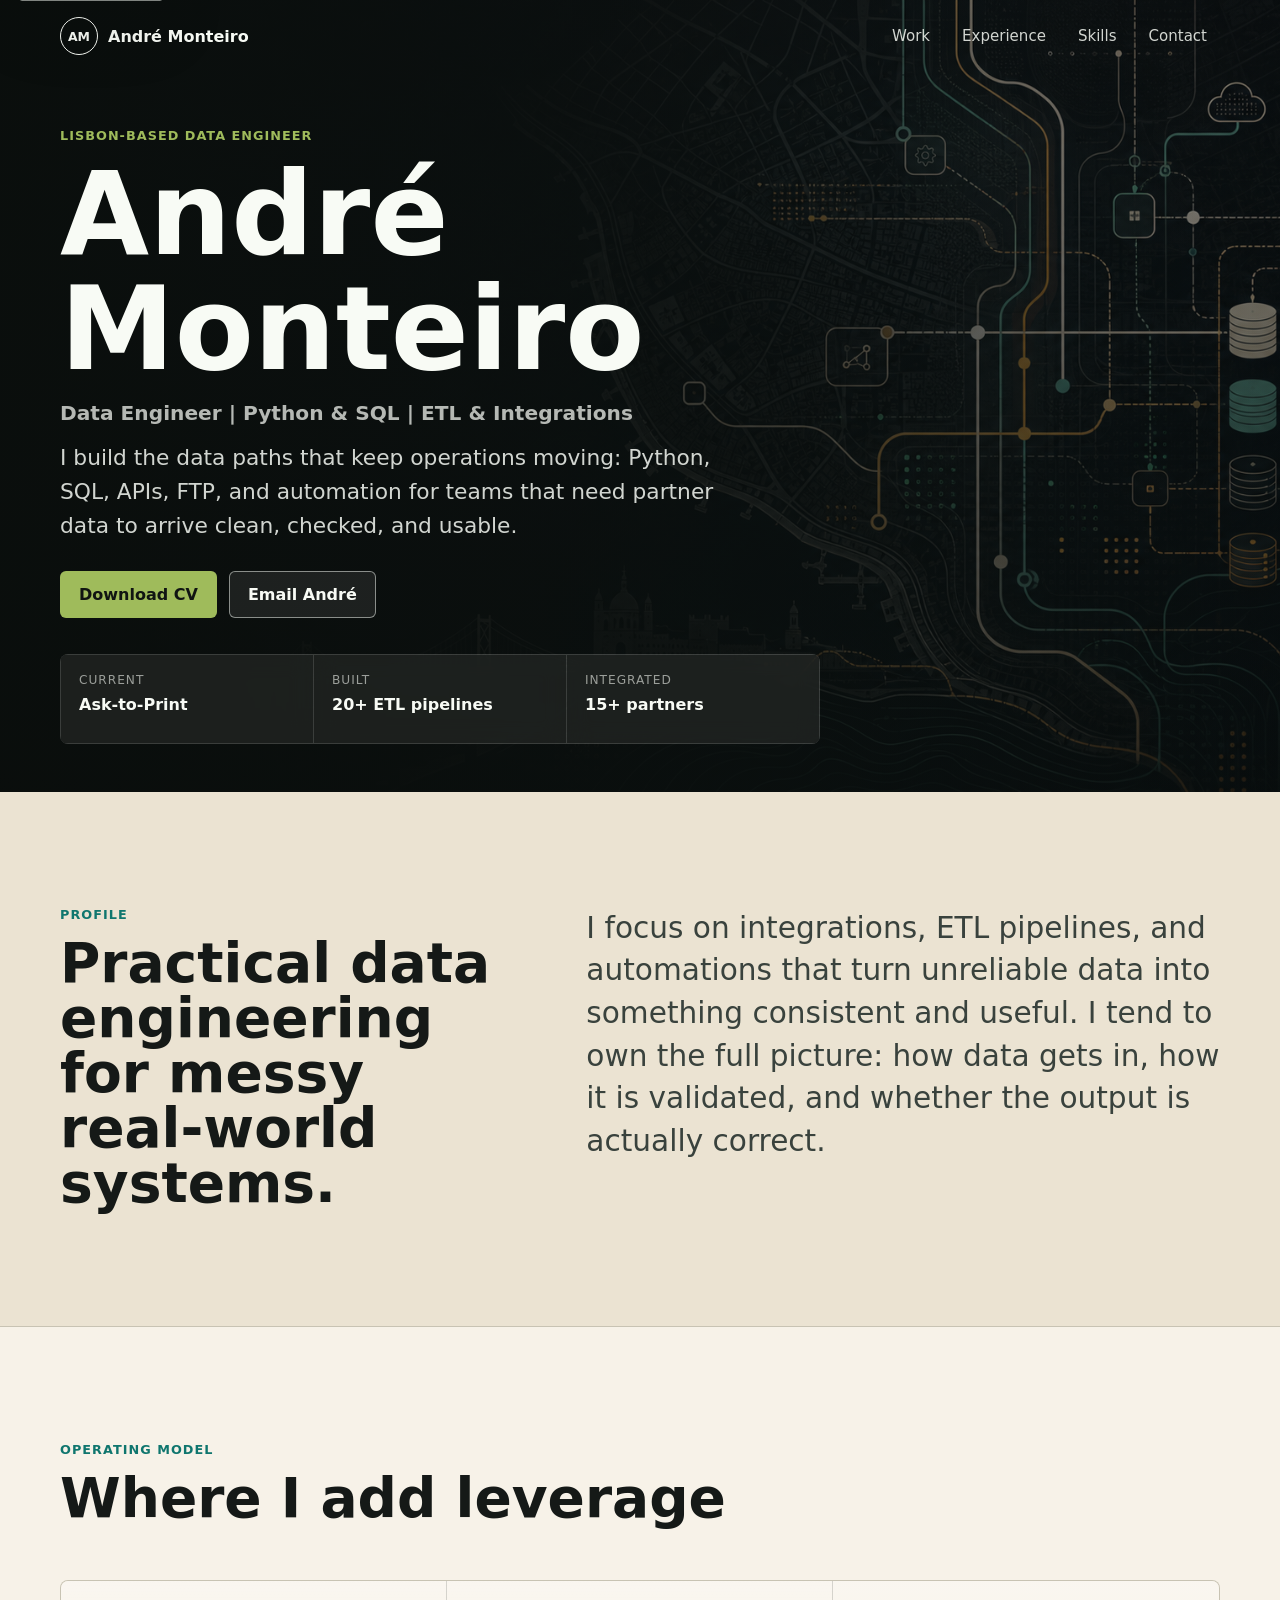
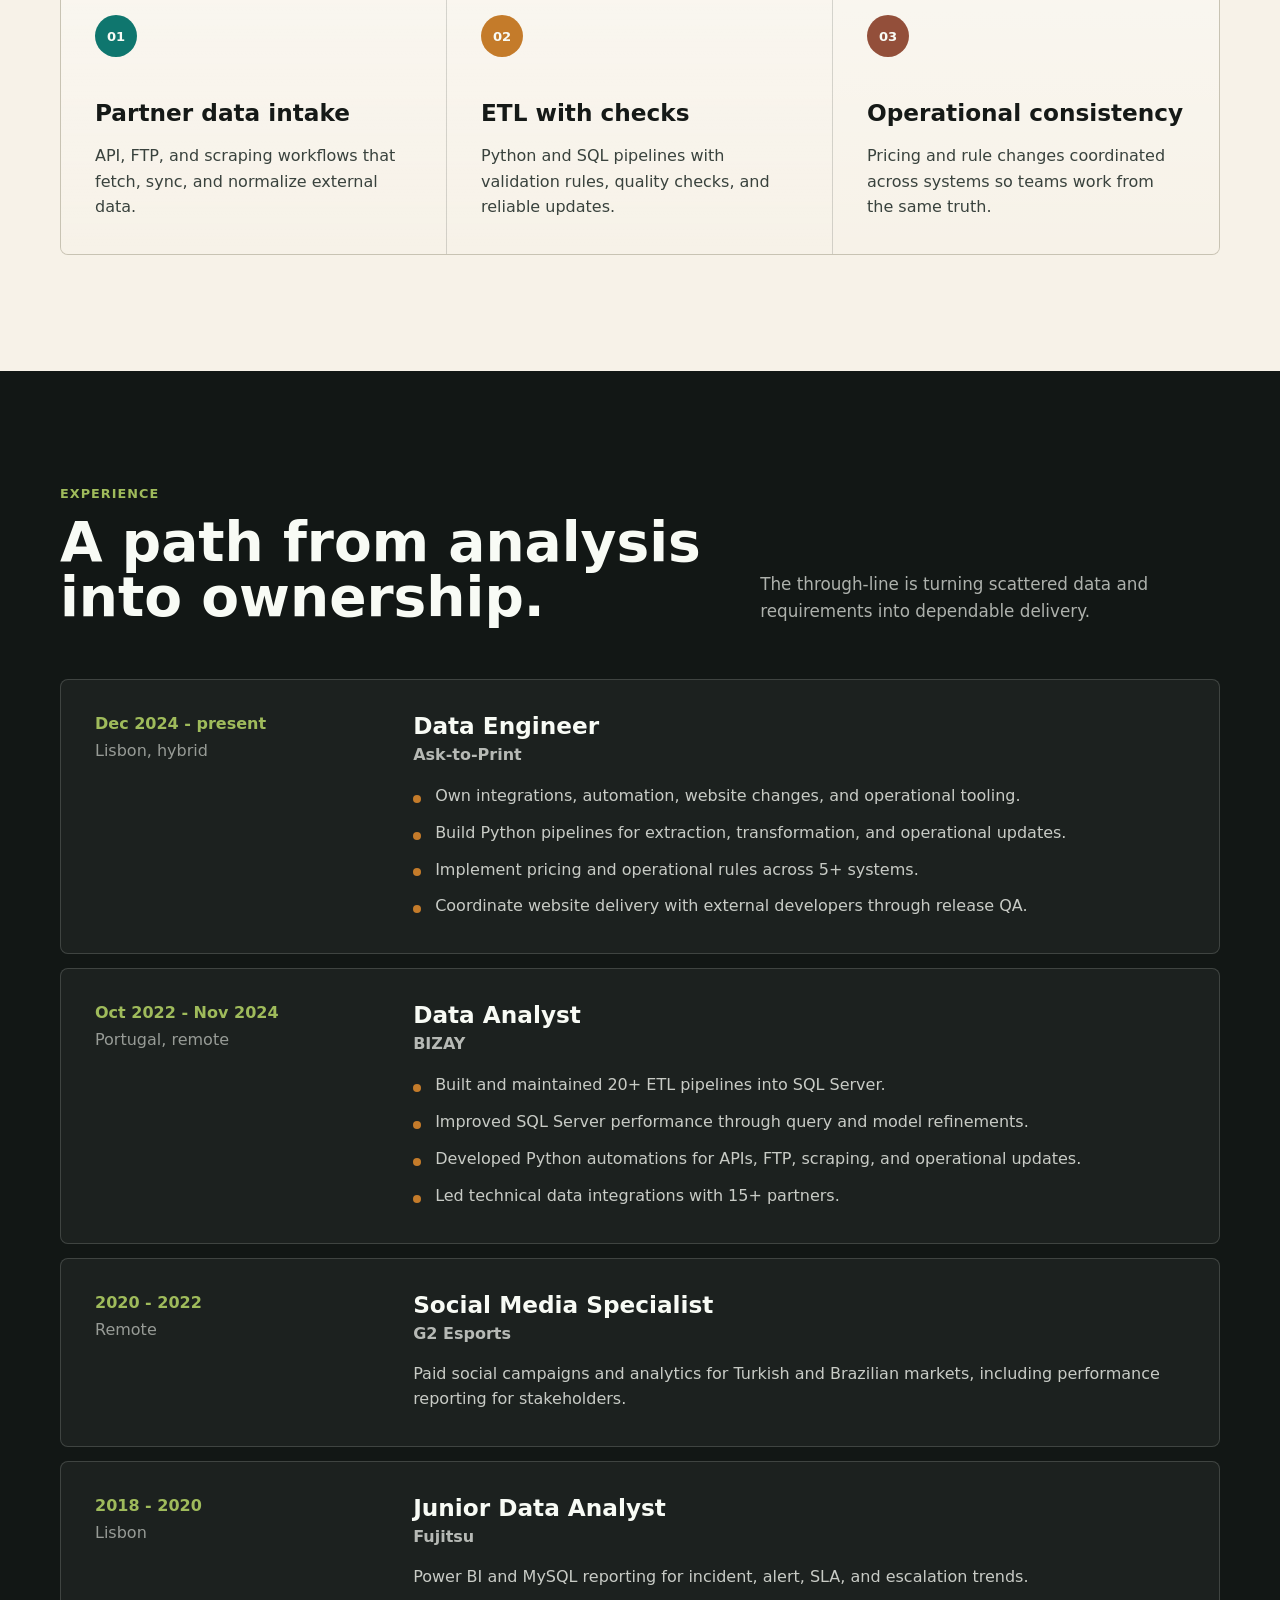
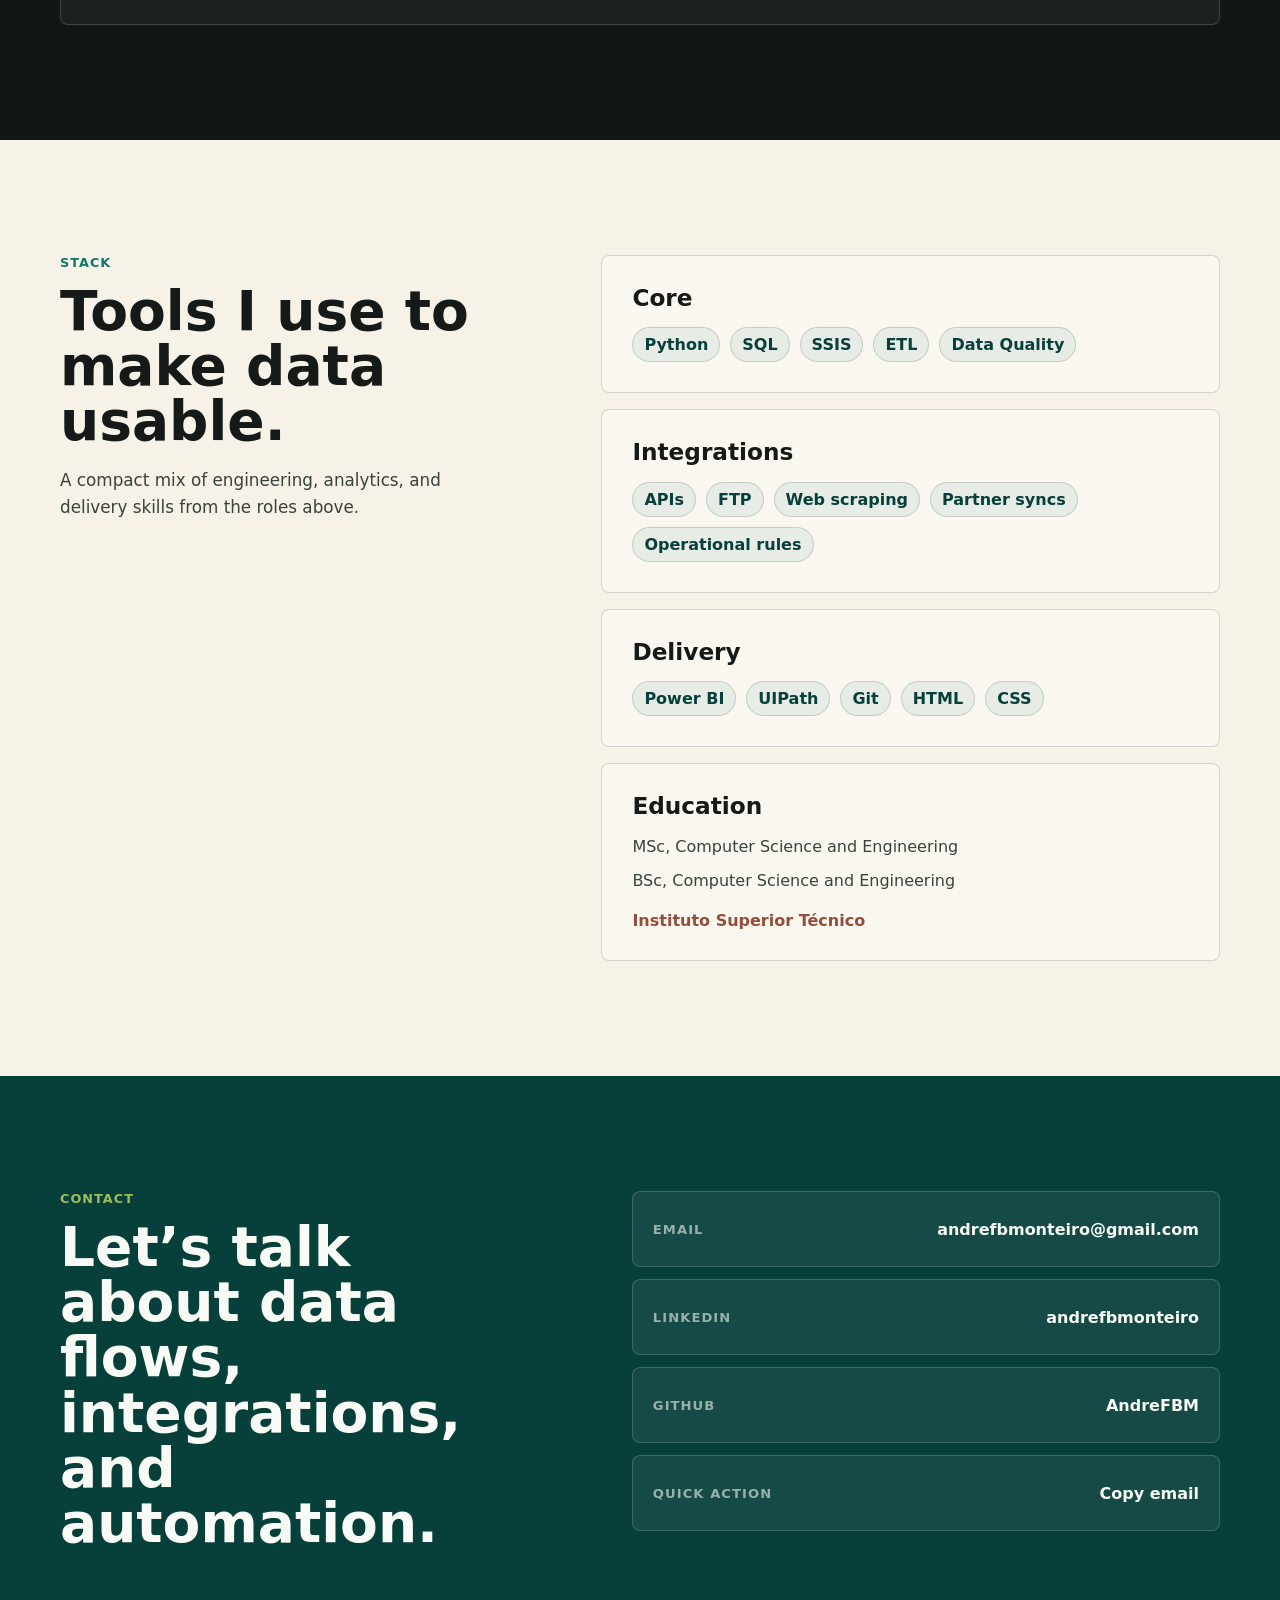
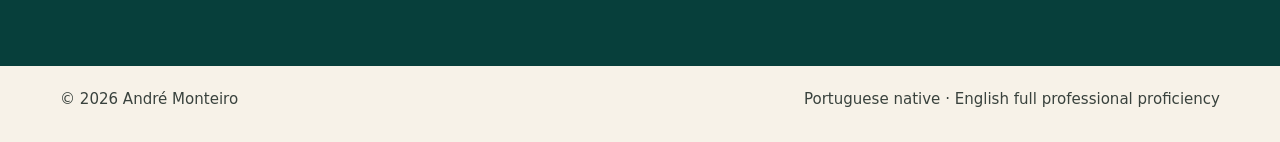
==== index.html @ 687497c5 "Initial commit: CV website ready for GitHub Pages Includes favicon, 404 page, fixed og:image absolut" ====
<!doctype html>
<html lang="en">
  <head>
    <meta charset="utf-8" />
    <meta name="viewport" content="width=device-width, initial-scale=1" />
    <title>André Monteiro | Data Engineer</title>
    <meta
      name="description"
      content="André Monteiro is a Lisbon-based Data Engineer focused on Python, SQL, ETL pipelines, integrations, APIs, FTP, and operational automation."
    />
    <meta property="og:title" content="André Monteiro | Data Engineer" />
    <meta
      property="og:description"
      content="Python, SQL, ETL pipelines, partner integrations, and operational data flows."
    />
    <meta property="og:type" content="website" />
    <meta property="og:image" content="https://andrefbm.github.io/assets/hero-data-lisbon.png" />
    <meta property="og:url" content="https://andrefbm.github.io" />
    <link rel="icon" type="image/svg+xml" href="assets/favicon.svg" />
    <link rel="stylesheet" href="styles.css" />
    <script defer src="script.js"></script>
    <script type="application/ld+json">
      {
        "@context": "https://schema.org",
        "@type": "Person",
        "name": "André Monteiro",
        "jobTitle": "Data Engineer",
        "address": {
          "@type": "PostalAddress",
          "addressLocality": "Lisbon",
          "addressCountry": "Portugal"
        },
        "email": "mailto:andrefbmonteiro@gmail.com",
        "sameAs": [
          "https://www.linkedin.com/in/andrefbmonteiro",
          "https://github.com/AndreFBM"
        ],
        "knowsAbout": [
          "Python",
          "SQL",
          "ETL",
          "Data integrations",
          "APIs",
          "FTP",
          "Power BI",
          "Automation"
        ]
      }
    </script>
  </head>
  <body>
    <a class="skip-link" href="#main">Skip to content</a>
    <header class="site-header" data-header>
      <nav class="nav" aria-label="Primary navigation">
        <a class="brand" href="#top" aria-label="André Monteiro home">
          <span class="brand-mark">AM</span>
          <span>André Monteiro</span>
        </a>
        <div class="nav-links">
          <a href="#work">Work</a>
          <a href="#experience">Experience</a>
          <a href="#skills">Skills</a>
          <a href="#contact">Contact</a>
        </div>
      </nav>
    </header>

    <main id="main">
      <section class="hero" id="top" aria-labelledby="hero-title">
        <picture class="hero-media">
          <img
            src="assets/hero-data-lisbon.png"
            alt="Abstract Lisbon-inspired data routes and system connections"
            loading="eager"
          />
        </picture>
        <div class="hero-scrim" aria-hidden="true"></div>
        <div class="hero-inner">
          <p class="eyebrow">Lisbon-based Data Engineer</p>
          <h1 id="hero-title">André Monteiro</h1>
          <p class="hero-role">Data Engineer | Python & SQL | ETL & Integrations</p>
          <p class="hero-copy">
            I build the data paths that keep operations moving: Python, SQL, APIs, FTP, and
            automation for teams that need partner data to arrive clean, checked, and usable.
          </p>
          <div class="hero-actions" aria-label="Primary actions">
            <a class="button button-primary" href="assets/Andre_Monteiro_CV.pdf" download>
              Download CV
            </a>
            <a class="button button-secondary" href="mailto:andrefbmonteiro@gmail.com">
              Email André
            </a>
          </div>
          <dl class="signal-row" aria-label="Career signals">
            <div>
              <dt>Current</dt>
              <dd>Ask-to-Print</dd>
            </div>
            <div>
              <dt>Built</dt>
              <dd>20+ ETL pipelines</dd>
            </div>
            <div>
              <dt>Integrated</dt>
              <dd>15+ partners</dd>
            </div>
          </dl>
        </div>
      </section>

      <section class="section intro-band" aria-labelledby="intro-title">
        <div class="section-inner intro-grid">
          <div>
            <p class="eyebrow dark">Profile</p>
            <h2 id="intro-title">Practical data engineering for messy real-world systems.</h2>
          </div>
          <p class="large-text">
            I focus on integrations, ETL pipelines, and automations that turn unreliable data
            into something consistent and useful. I tend to own the full picture: how data gets in,
            how it is validated, and whether the output is actually correct.
          </p>
        </div>
      </section>

      <section class="section" id="work" aria-labelledby="work-title">
        <div class="section-inner">
          <div class="section-heading">
            <p class="eyebrow dark">Operating Model</p>
            <h2 id="work-title">Where I add leverage</h2>
          </div>
          <div class="flow-grid" aria-label="Data workflow strengths">
            <article class="flow-card">
              <span class="flow-index">01</span>
              <h3>Partner data intake</h3>
              <p>API, FTP, and scraping workflows that fetch, sync, and normalize external data.</p>
            </article>
            <article class="flow-card">
              <span class="flow-index">02</span>
              <h3>ETL with checks</h3>
              <p>Python and SQL pipelines with validation rules, quality checks, and reliable updates.</p>
            </article>
            <article class="flow-card">
              <span class="flow-index">03</span>
              <h3>Operational consistency</h3>
              <p>Pricing and rule changes coordinated across systems so teams work from the same truth.</p>
            </article>
          </div>
        </div>
      </section>

      <section class="section section-ink" id="experience" aria-labelledby="experience-title">
        <div class="section-inner">
          <div class="section-heading split">
            <div>
              <p class="eyebrow">Experience</p>
              <h2 id="experience-title">A path from analysis into ownership.</h2>
            </div>
            <p>
              The through-line is turning scattered data and requirements into dependable delivery.
            </p>
          </div>
          <div class="timeline">
            <article class="role">
              <div class="role-meta">
                <p>Dec 2024 - present</p>
                <span>Lisbon, hybrid</span>
              </div>
              <div class="role-body">
                <h3>Data Engineer</h3>
                <p class="company">Ask-to-Print</p>
                <ul>
                  <li>Own integrations, automation, website changes, and operational tooling.</li>
                  <li>Build Python pipelines for extraction, transformation, and operational updates.</li>
                  <li>Implement pricing and operational rules across 5+ systems.</li>
                  <li>Coordinate website delivery with external developers through release QA.</li>
                </ul>
              </div>
            </article>
            <article class="role">
              <div class="role-meta">
                <p>Oct 2022 - Nov 2024</p>
                <span>Portugal, remote</span>
              </div>
              <div class="role-body">
                <h3>Data Analyst</h3>
                <p class="company">BIZAY</p>
                <ul>
                  <li>Built and maintained 20+ ETL pipelines into SQL Server.</li>
                  <li>Improved SQL Server performance through query and model refinements.</li>
                  <li>Developed Python automations for APIs, FTP, scraping, and operational updates.</li>
                  <li>Led technical data integrations with 15+ partners.</li>
                </ul>
              </div>
            </article>
            <article class="role compact-role">
              <div class="role-meta">
                <p>2020 - 2022</p>
                <span>Remote</span>
              </div>
              <div class="role-body">
                <h3>Social Media Specialist</h3>
                <p class="company">G2 Esports</p>
                <p>
                  Paid social campaigns and analytics for Turkish and Brazilian markets, including
                  performance reporting for stakeholders.
                </p>
              </div>
            </article>
            <article class="role compact-role">
              <div class="role-meta">
                <p>2018 - 2020</p>
                <span>Lisbon</span>
              </div>
              <div class="role-body">
                <h3>Junior Data Analyst</h3>
                <p class="company">Fujitsu</p>
                <p>
                  Power BI and MySQL reporting for incident, alert, SLA, and escalation trends.
                </p>
              </div>
            </article>
          </div>
        </div>
      </section>

      <section class="section" id="skills" aria-labelledby="skills-title">
        <div class="section-inner skill-layout">
          <div class="section-heading sticky-heading">
            <p class="eyebrow dark">Stack</p>
            <h2 id="skills-title">Tools I use to make data usable.</h2>
            <p>
              A compact mix of engineering, analytics, and delivery skills from the roles above.
            </p>
          </div>
          <div class="skill-panel">
            <div class="skill-cluster">
              <h3>Core</h3>
              <div class="tags">
                <span>Python</span>
                <span>SQL</span>
                <span>SSIS</span>
                <span>ETL</span>
                <span>Data Quality</span>
              </div>
            </div>
            <div class="skill-cluster">
              <h3>Integrations</h3>
              <div class="tags">
                <span>APIs</span>
                <span>FTP</span>
                <span>Web scraping</span>
                <span>Partner syncs</span>
                <span>Operational rules</span>
              </div>
            </div>
            <div class="skill-cluster">
              <h3>Delivery</h3>
              <div class="tags">
                <span>Power BI</span>
                <span>UIPath</span>
                <span>Git</span>
                <span>HTML</span>
                <span>CSS</span>
              </div>
            </div>
            <div class="education-box">
              <h3>Education</h3>
              <p>MSc, Computer Science and Engineering</p>
              <p>BSc, Computer Science and Engineering</p>
              <span>Instituto Superior Técnico</span>
            </div>
          </div>
        </div>
      </section>

      <section class="section contact-band" id="contact" aria-labelledby="contact-title">
        <div class="section-inner contact-grid">
          <div>
            <p class="eyebrow">Contact</p>
            <h2 id="contact-title">Let’s talk about data flows, integrations, and automation.</h2>
          </div>
          <div class="contact-actions">
            <a class="contact-link" href="mailto:andrefbmonteiro@gmail.com">
              <span>Email</span>
              <strong>andrefbmonteiro@gmail.com</strong>
            </a>
            <a class="contact-link" href="https://www.linkedin.com/in/andrefbmonteiro">
              <span>LinkedIn</span>
              <strong>andrefbmonteiro</strong>
            </a>
            <a class="contact-link" href="https://github.com/AndreFBM">
              <span>GitHub</span>
              <strong>AndreFBM</strong>
            </a>
            <button class="contact-link copy-email" type="button" data-copy="andrefbmonteiro@gmail.com">
              <span>Quick action</span>
              <strong data-copy-label>Copy email</strong>
            </button>
          </div>
        </div>
      </section>
    </main>

    <footer class="footer">
      <p>© <span data-year></span> André Monteiro</p>
      <p>Portuguese native · English full professional proficiency</p>
    </footer>
  </body>
</html>
---- styles.css ----
:root {
  color-scheme: light;
  --ink: #151917;
  --ink-soft: #39423d;
  --paper: #f7f2e8;
  --paper-2: #ebe3d2;
  --chalk: #f8fbf5;
  --line: rgba(21, 25, 23, 0.16);
  --teal: #0f766e;
  --teal-dark: #073f3b;
  --amber: #c47b2a;
  --clay: #934f3a;
  --signal: #9fbb5b;
  --shadow: 0 22px 70px rgba(9, 12, 11, 0.16);
  --header-h: 72px;
  font-family:
    Inter, ui-sans-serif, system-ui, -apple-system, BlinkMacSystemFont, "Segoe UI", sans-serif;
}

* {
  box-sizing: border-box;
}

html {
  scroll-behavior: smooth;
}

body {
  margin: 0;
  background: var(--paper);
  color: var(--ink);
  min-width: 320px;
  text-rendering: optimizeLegibility;
}

body::selection {
  background: var(--signal);
  color: var(--ink);
}

a {
  color: inherit;
  text-decoration: none;
}

img {
  display: block;
  max-width: 100%;
}

button,
input,
textarea,
select {
  font: inherit;
}

.skip-link {
  position: fixed;
  left: 16px;
  top: 16px;
  z-index: 20;
  transform: translateY(-140%);
  background: var(--chalk);
  color: var(--ink);
  padding: 10px 14px;
  border-radius: 6px;
  box-shadow: var(--shadow);
}

.skip-link:focus {
  transform: translateY(0);
}

.site-header {
  position: fixed;
  inset: 0 0 auto;
  z-index: 10;
  height: var(--header-h);
  color: var(--chalk);
  transition:
    background 180ms ease,
    box-shadow 180ms ease,
    color 180ms ease;
}

.site-header.is-scrolled {
  background: rgba(247, 242, 232, 0.9);
  color: var(--ink);
  box-shadow: 0 1px 0 var(--line);
  backdrop-filter: blur(18px);
}

.nav {
  width: min(1160px, calc(100% - 32px));
  height: 100%;
  margin: 0 auto;
  display: flex;
  align-items: center;
  justify-content: space-between;
  gap: 24px;
}

.brand {
  display: inline-flex;
  align-items: center;
  gap: 10px;
  font-weight: 760;
  letter-spacing: 0;
  white-space: nowrap;
}

.brand-mark {
  width: 38px;
  height: 38px;
  display: inline-grid;
  place-items: center;
  border: 1px solid currentColor;
  border-radius: 50%;
  font-size: 0.78rem;
}

.nav-links {
  display: flex;
  align-items: center;
  gap: 6px;
}

.nav-links a {
  border-radius: 999px;
  padding: 10px 13px;
  font-size: 0.94rem;
  color: currentColor;
  opacity: 0.84;
}

.nav-links a:hover,
.nav-links a:focus-visible {
  opacity: 1;
  background: rgba(255, 255, 255, 0.14);
}

.site-header.is-scrolled .nav-links a:hover,
.site-header.is-scrolled .nav-links a:focus-visible {
  background: rgba(15, 118, 110, 0.1);
}

.hero {
  position: relative;
  min-height: 78svh;
  display: grid;
  align-items: end;
  overflow: hidden;
  isolation: isolate;
  background: #101412;
  color: var(--chalk);
}

.hero-media,
.hero-media img,
.hero-scrim {
  position: absolute;
  inset: 0;
}

.hero-media {
  z-index: -3;
}

.hero-media img {
  width: 100%;
  height: 100%;
  object-fit: cover;
}

.hero-scrim {
  z-index: -2;
  background:
    linear-gradient(90deg, rgba(10, 14, 12, 0.92) 0%, rgba(10, 14, 12, 0.68) 42%, rgba(10, 14, 12, 0.12) 100%),
    linear-gradient(180deg, rgba(10, 14, 12, 0.35), rgba(10, 14, 12, 0.66));
}

.hero-inner {
  width: min(1160px, calc(100% - 32px));
  margin: 0 auto;
  padding: calc(var(--header-h) + 56px) 0 48px;
}

.eyebrow {
  margin: 0 0 14px;
  color: var(--signal);
  font-size: 0.8rem;
  font-weight: 820;
  text-transform: uppercase;
  letter-spacing: 0.08em;
}

.eyebrow.dark {
  color: var(--teal);
}

h1,
h2,
h3,
p {
  overflow-wrap: anywhere;
}

h1,
h2,
h3 {
  margin: 0;
  letter-spacing: 0;
  line-height: 1;
}

h1 {
  max-width: 940px;
  font-size: clamp(3.4rem, 9vw, 7.2rem);
  font-weight: 850;
}

h2 {
  font-size: clamp(2rem, 4.3vw, 4.6rem);
  font-weight: 820;
}

h3 {
  font-size: clamp(1.1rem, 2vw, 1.45rem);
}

.hero-copy {
  max-width: 660px;
  margin: 16px 0 0;
  color: rgba(248, 251, 245, 0.84);
  font-size: clamp(1.1rem, 2vw, 1.36rem);
  line-height: 1.55;
}

.hero-role {
  margin: 14px 0 0;
  color: rgba(248, 251, 245, 0.72);
  font-size: clamp(1rem, 1.8vw, 1.26rem);
  font-weight: 780;
}

.hero-actions {
  display: flex;
  flex-wrap: wrap;
  gap: 12px;
  margin-top: 28px;
}

.button {
  display: inline-flex;
  align-items: center;
  justify-content: center;
  min-height: 46px;
  padding: 13px 18px;
  border-radius: 6px;
  border: 1px solid transparent;
  font-weight: 780;
  transition:
    transform 160ms ease,
    background 160ms ease,
    border-color 160ms ease;
}

.button:hover,
.button:focus-visible {
  transform: translateY(-2px);
}

.button-primary {
  background: var(--signal);
  color: #101412;
}

.button-secondary {
  border-color: rgba(248, 251, 245, 0.5);
  color: var(--chalk);
  background: rgba(248, 251, 245, 0.08);
}

.signal-row {
  display: grid;
  grid-template-columns: repeat(3, minmax(0, 1fr));
  gap: 1px;
  width: min(760px, 100%);
  margin: 36px 0 0;
  padding: 1px;
  background: rgba(248, 251, 245, 0.2);
  border-radius: 8px;
  overflow: hidden;
}

.signal-row div {
  min-height: 88px;
  padding: 18px;
  background: rgba(7, 12, 10, 0.58);
  backdrop-filter: blur(10px);
}

.signal-row dt {
  margin: 0 0 8px;
  color: rgba(248, 251, 245, 0.58);
  font-size: 0.76rem;
  text-transform: uppercase;
  letter-spacing: 0.08em;
}

.signal-row dd {
  margin: 0;
  font-weight: 780;
  color: var(--chalk);
}

.section {
  padding: clamp(70px, 9vw, 118px) 0;
}

.section-inner {
  width: min(1160px, calc(100% - 32px));
  margin: 0 auto;
}

.intro-band {
  background: var(--paper-2);
  border-bottom: 1px solid var(--line);
}

.intro-grid {
  display: grid;
  grid-template-columns: minmax(220px, 0.82fr) minmax(280px, 1.18fr);
  gap: clamp(28px, 7vw, 86px);
  align-items: start;
}

.large-text {
  margin: 0;
  color: var(--ink-soft);
  font-size: clamp(1.25rem, 2.4vw, 1.85rem);
  line-height: 1.44;
}

.section-heading {
  max-width: 760px;
  margin-bottom: clamp(28px, 5vw, 54px);
}

.section-heading p:not(.eyebrow) {
  margin: 18px 0 0;
  color: rgba(248, 251, 245, 0.68);
  font-size: 1.05rem;
  line-height: 1.6;
}

.section-heading.split {
  max-width: none;
  display: grid;
  grid-template-columns: minmax(240px, 0.95fr) minmax(260px, 0.65fr);
  gap: 28px;
  align-items: end;
}

.flow-grid {
  display: grid;
  grid-template-columns: repeat(3, minmax(0, 1fr));
  border: 1px solid var(--line);
  border-radius: 8px;
  overflow: hidden;
  background: var(--paper-2);
}

.flow-card {
  min-height: 270px;
  padding: clamp(22px, 3.3vw, 34px);
  background:
    linear-gradient(180deg, rgba(255, 255, 255, 0.34), rgba(255, 255, 255, 0)),
    var(--paper);
  border-right: 1px solid var(--line);
}

.flow-card:last-child {
  border-right: 0;
}

.flow-index {
  display: inline-flex;
  align-items: center;
  justify-content: center;
  width: 42px;
  height: 42px;
  margin-bottom: 44px;
  border-radius: 50%;
  color: var(--chalk);
  background: var(--teal);
  font-size: 0.82rem;
  font-weight: 840;
}

.flow-card:nth-child(2) .flow-index {
  background: var(--amber);
}

.flow-card:nth-child(3) .flow-index {
  background: var(--clay);
}

.flow-card p {
  margin: 18px 0 0;
  color: var(--ink-soft);
  line-height: 1.62;
}

.section-ink {
  background: #121715;
  color: var(--chalk);
}

.timeline {
  display: grid;
  gap: 14px;
}

.role {
  display: grid;
  grid-template-columns: minmax(160px, 0.35fr) minmax(280px, 1fr);
  gap: clamp(18px, 4vw, 48px);
  padding: clamp(22px, 4vw, 34px);
  border: 1px solid rgba(248, 251, 245, 0.16);
  border-radius: 8px;
  background: rgba(248, 251, 245, 0.045);
}

.role-meta p,
.role-meta span,
.company {
  margin: 0;
}

.role-meta p {
  color: var(--signal);
  font-weight: 780;
}

.role-meta span {
  display: block;
  margin-top: 8px;
  color: rgba(248, 251, 245, 0.56);
}

.company {
  margin-top: 8px;
  color: rgba(248, 251, 245, 0.7);
  font-weight: 720;
}

.role ul {
  margin: 20px 0 0;
  padding: 0;
  list-style: none;
  display: grid;
  gap: 12px;
}

.role li {
  position: relative;
  padding-left: 22px;
  color: rgba(248, 251, 245, 0.78);
  line-height: 1.55;
}

.role li::before {
  content: "";
  position: absolute;
  left: 0;
  top: 0.67em;
  width: 8px;
  height: 8px;
  border-radius: 50%;
  background: var(--amber);
}

.compact-role .role-body > p:last-child {
  margin: 18px 0 0;
  color: rgba(248, 251, 245, 0.78);
  line-height: 1.6;
}

.skill-layout {
  display: grid;
  grid-template-columns: minmax(260px, 0.72fr) minmax(320px, 1fr);
  gap: clamp(32px, 8vw, 96px);
  align-items: start;
}

.sticky-heading {
  position: sticky;
  top: calc(var(--header-h) + 32px);
}

.sticky-heading p:not(.eyebrow) {
  color: var(--ink-soft);
}

.skill-panel {
  display: grid;
  gap: 16px;
}

.skill-cluster,
.education-box {
  padding: clamp(22px, 3vw, 30px);
  border: 1px solid var(--line);
  border-radius: 8px;
  background: rgba(255, 255, 255, 0.38);
}

.skill-cluster h3,
.education-box h3 {
  margin-bottom: 18px;
}

.tags {
  display: flex;
  flex-wrap: wrap;
  gap: 10px;
}

.tags span {
  display: inline-flex;
  align-items: center;
  min-height: 34px;
  padding: 7px 11px;
  border: 1px solid var(--line);
  border-radius: 999px;
  color: var(--teal-dark);
  background: rgba(15, 118, 110, 0.08);
  font-weight: 720;
}

.education-box p {
  margin: 0 0 10px;
  color: var(--ink-soft);
  line-height: 1.5;
}

.education-box span {
  display: inline-block;
  margin-top: 8px;
  color: var(--clay);
  font-weight: 780;
}

.contact-band {
  background: var(--teal-dark);
  color: var(--chalk);
}

.contact-grid {
  display: grid;
  grid-template-columns: minmax(280px, 0.82fr) minmax(300px, 1fr);
  gap: clamp(34px, 7vw, 90px);
  align-items: start;
}

.contact-grid h2 {
  max-width: 760px;
}

.contact-actions {
  display: grid;
  gap: 12px;
}

.contact-link {
  width: 100%;
  min-height: 76px;
  display: flex;
  align-items: center;
  justify-content: space-between;
  gap: 22px;
  padding: 18px 20px;
  border: 1px solid rgba(248, 251, 245, 0.18);
  border-radius: 8px;
  color: var(--chalk);
  background: rgba(248, 251, 245, 0.06);
  text-align: left;
  cursor: pointer;
  transition:
    transform 160ms ease,
    background 160ms ease,
    border-color 160ms ease;
}

.contact-link:hover,
.contact-link:focus-visible {
  transform: translateY(-2px);
  border-color: rgba(159, 187, 91, 0.62);
  background: rgba(248, 251, 245, 0.1);
}

.contact-link span {
  color: rgba(248, 251, 245, 0.58);
  font-size: 0.82rem;
  font-weight: 780;
  text-transform: uppercase;
  letter-spacing: 0.08em;
  flex: 0 0 auto;
}

.contact-link strong {
  text-align: right;
  overflow-wrap: anywhere;
}

.footer {
  width: min(1160px, calc(100% - 32px));
  margin: 0 auto;
  padding: 24px 0 34px;
  display: flex;
  justify-content: space-between;
  gap: 16px;
  color: var(--ink-soft);
  font-size: 0.94rem;
}

.footer p {
  margin: 0;
}

:focus-visible {
  outline: 3px solid rgba(196, 123, 42, 0.62);
  outline-offset: 3px;
}

@media (max-width: 860px) {
  .site-header {
    height: 64px;
  }

  .nav {
    width: min(100% - 24px, 1160px);
  }

  .brand span:last-child {
    display: none;
  }

  .nav-links {
    gap: 2px;
  }

  .nav-links a {
    padding: 9px 8px;
    font-size: 0.86rem;
  }

  .hero {
    min-height: 76svh;
  }

  .hero-scrim {
    background:
      linear-gradient(90deg, rgba(10, 14, 12, 0.92), rgba(10, 14, 12, 0.52)),
      linear-gradient(180deg, rgba(10, 14, 12, 0.34), rgba(10, 14, 12, 0.72));
  }

  .hero-inner,
  .section-inner,
  .footer {
    width: min(100% - 24px, 1160px);
  }

  .hero-inner {
    padding-bottom: 34px;
  }

  .signal-row,
  .intro-grid,
  .section-heading.split,
  .skill-layout,
  .contact-grid {
    grid-template-columns: 1fr;
  }

  .signal-row {
    margin-top: 34px;
  }

  .flow-grid {
    grid-template-columns: 1fr;
  }

  .flow-card {
    min-height: auto;
    border-right: 0;
    border-bottom: 1px solid var(--line);
  }

  .flow-card:last-child {
    border-bottom: 0;
  }

  .flow-index {
    margin-bottom: 28px;
  }

  .role {
    grid-template-columns: 1fr;
  }

  .sticky-heading {
    position: static;
  }

  .footer {
    flex-direction: column;
  }
}

@media (max-width: 560px) {
  .nav-links a[href="#skills"] {
    display: none;
  }

  .hero-actions,
  .button {
    width: 100%;
  }

  .signal-row {
    grid-template-columns: repeat(3, minmax(0, 1fr));
    margin-top: 24px;
  }

  .signal-row div {
    min-height: 68px;
    padding: 12px 10px;
  }

  .signal-row dt {
    margin-bottom: 6px;
    font-size: 0.65rem;
  }

  .signal-row dd {
    font-size: 0.78rem;
    line-height: 1.25;
  }

  .contact-link {
    align-items: flex-start;
    flex-direction: column;
    min-height: 96px;
  }

  .contact-link strong {
    text-align: left;
  }
}

@media (prefers-reduced-motion: reduce) {
  *,
  *::before,
  *::after {
    scroll-behavior: auto !important;
    transition-duration: 0.001ms !important;
    animation-duration: 0.001ms !important;
    animation-iteration-count: 1 !important;
  }
}
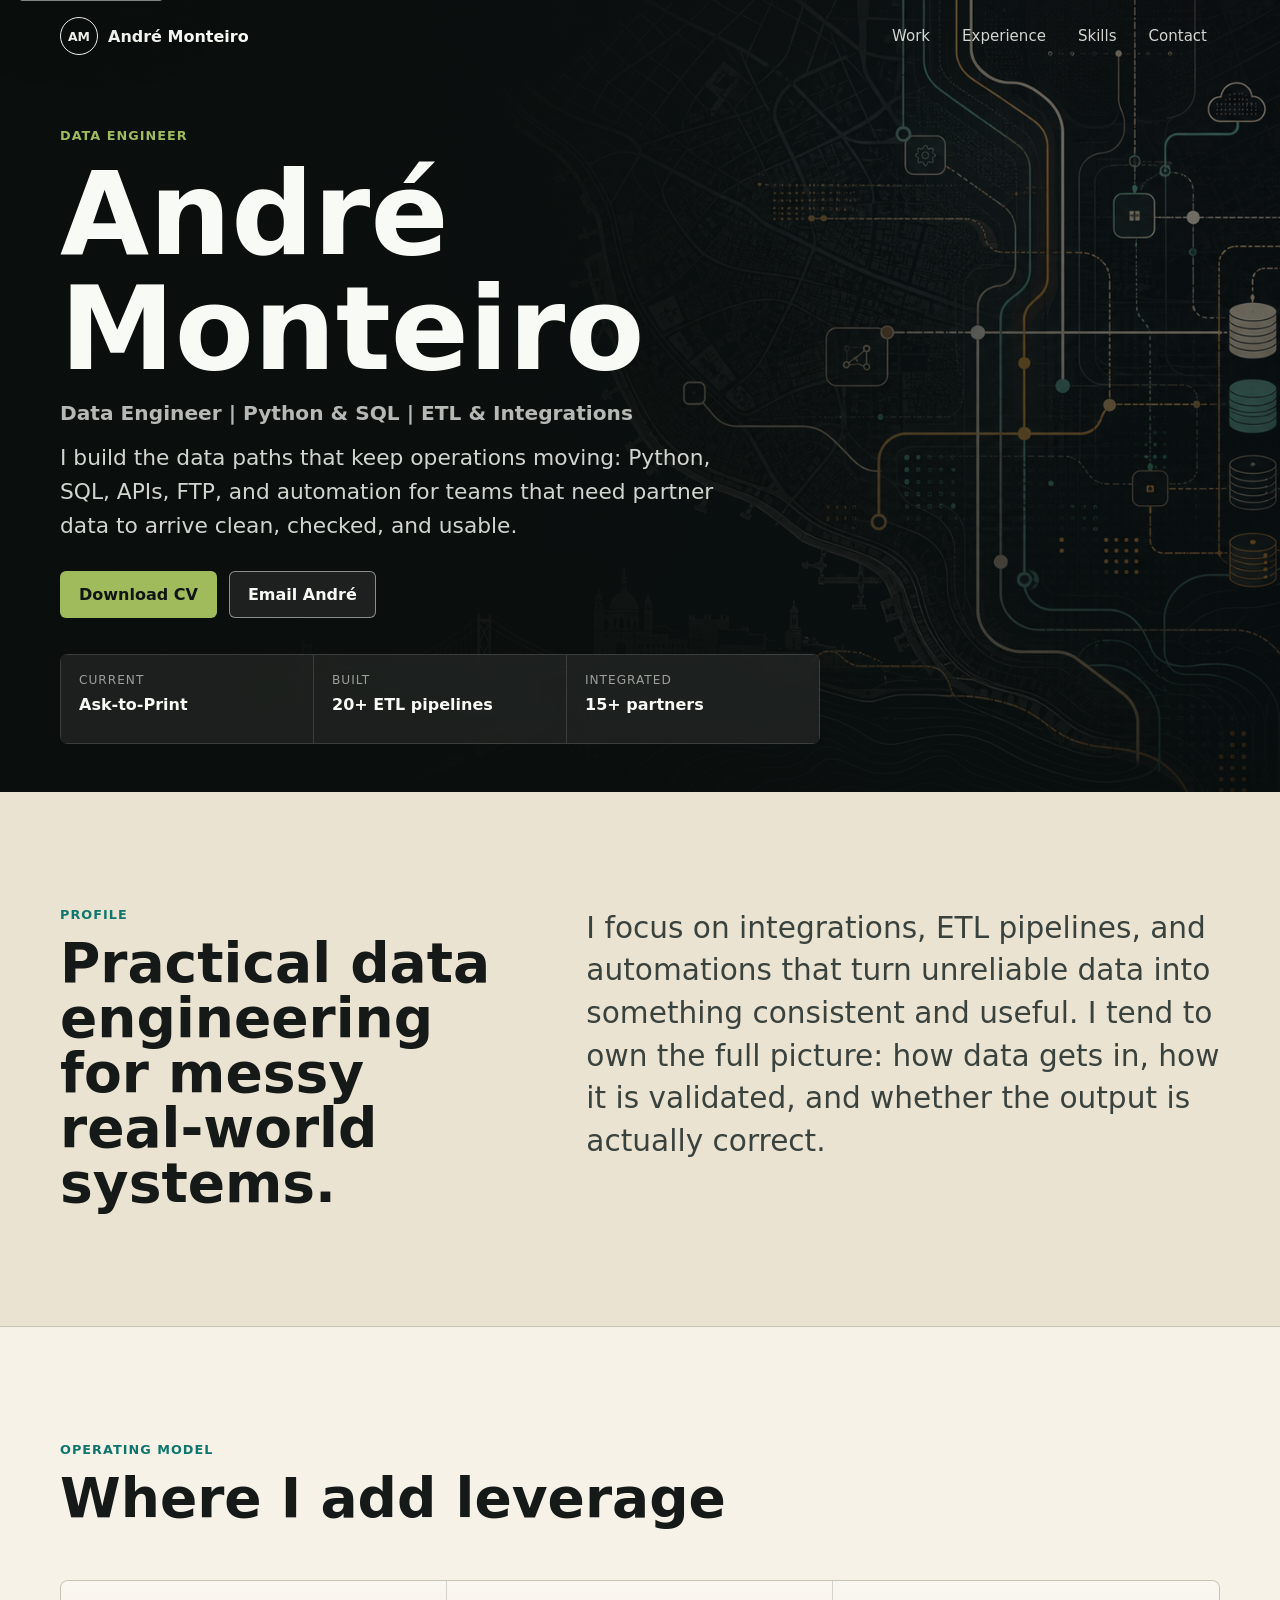
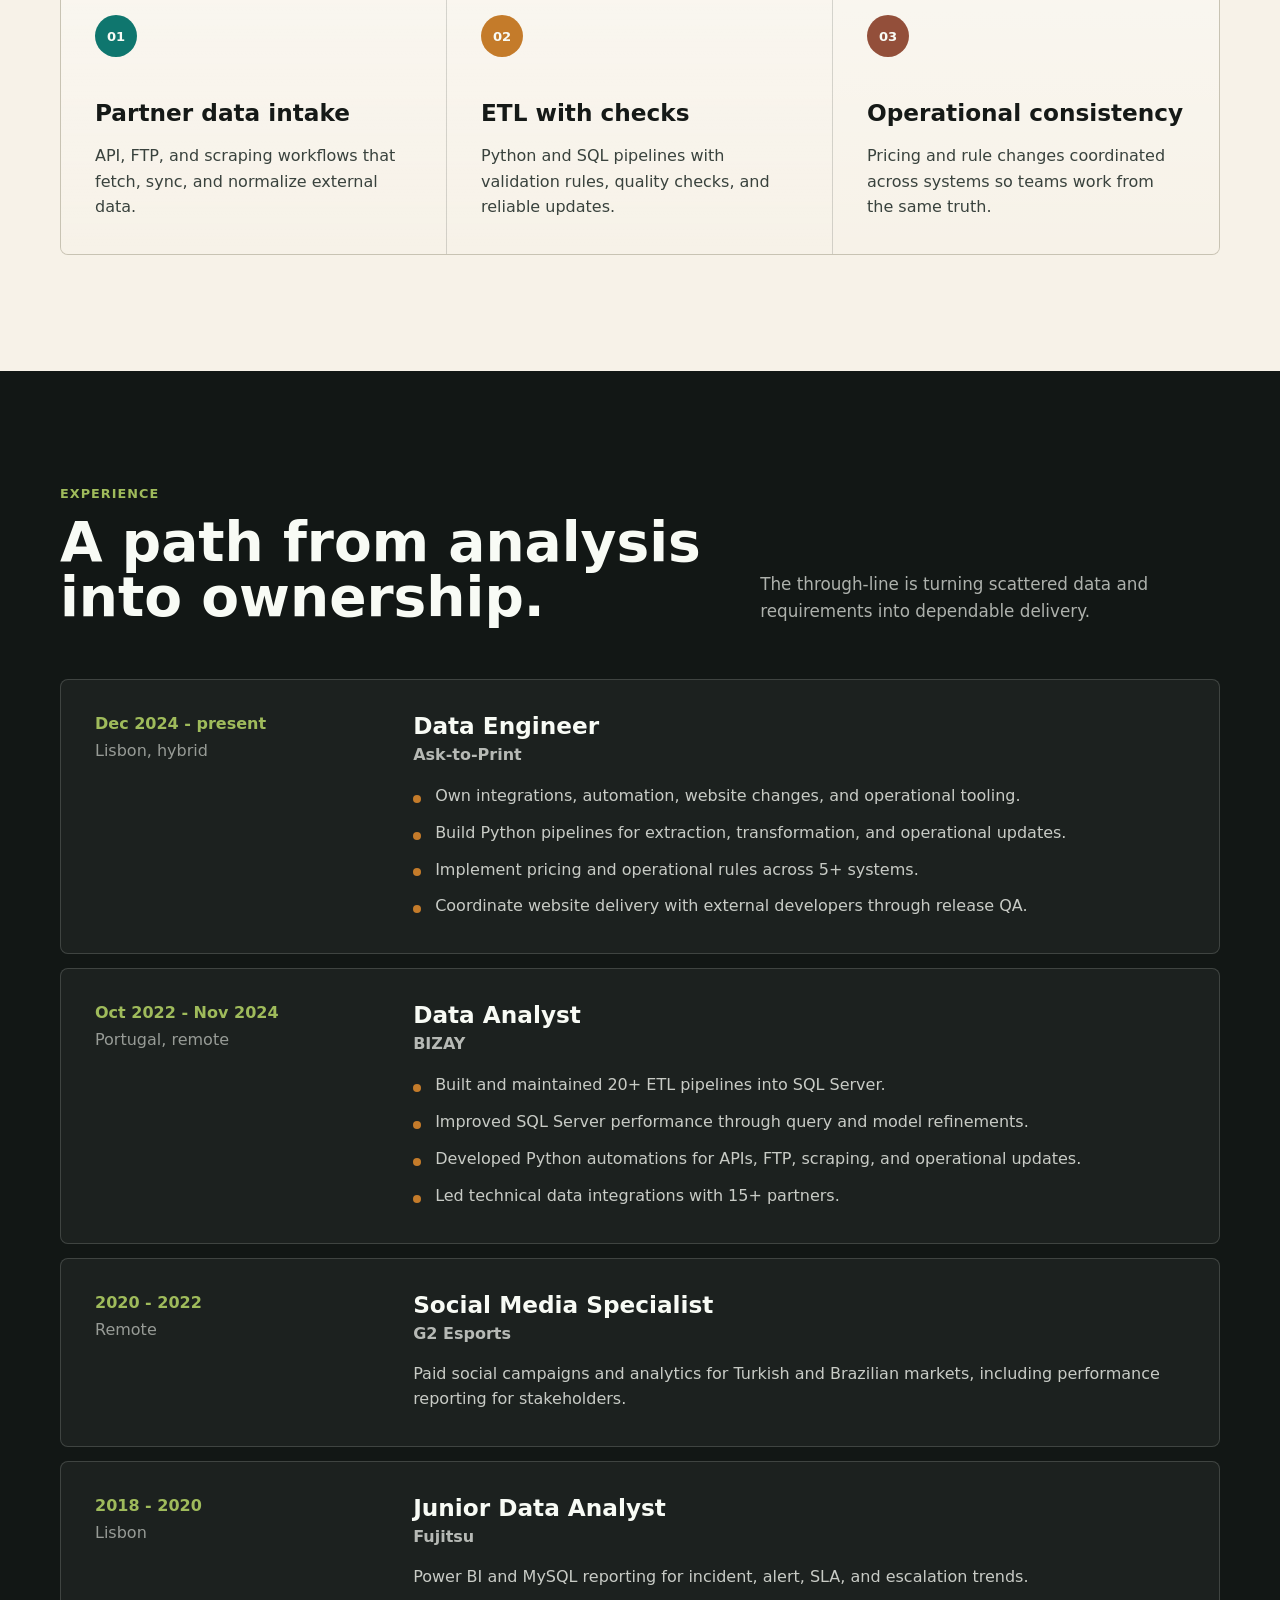
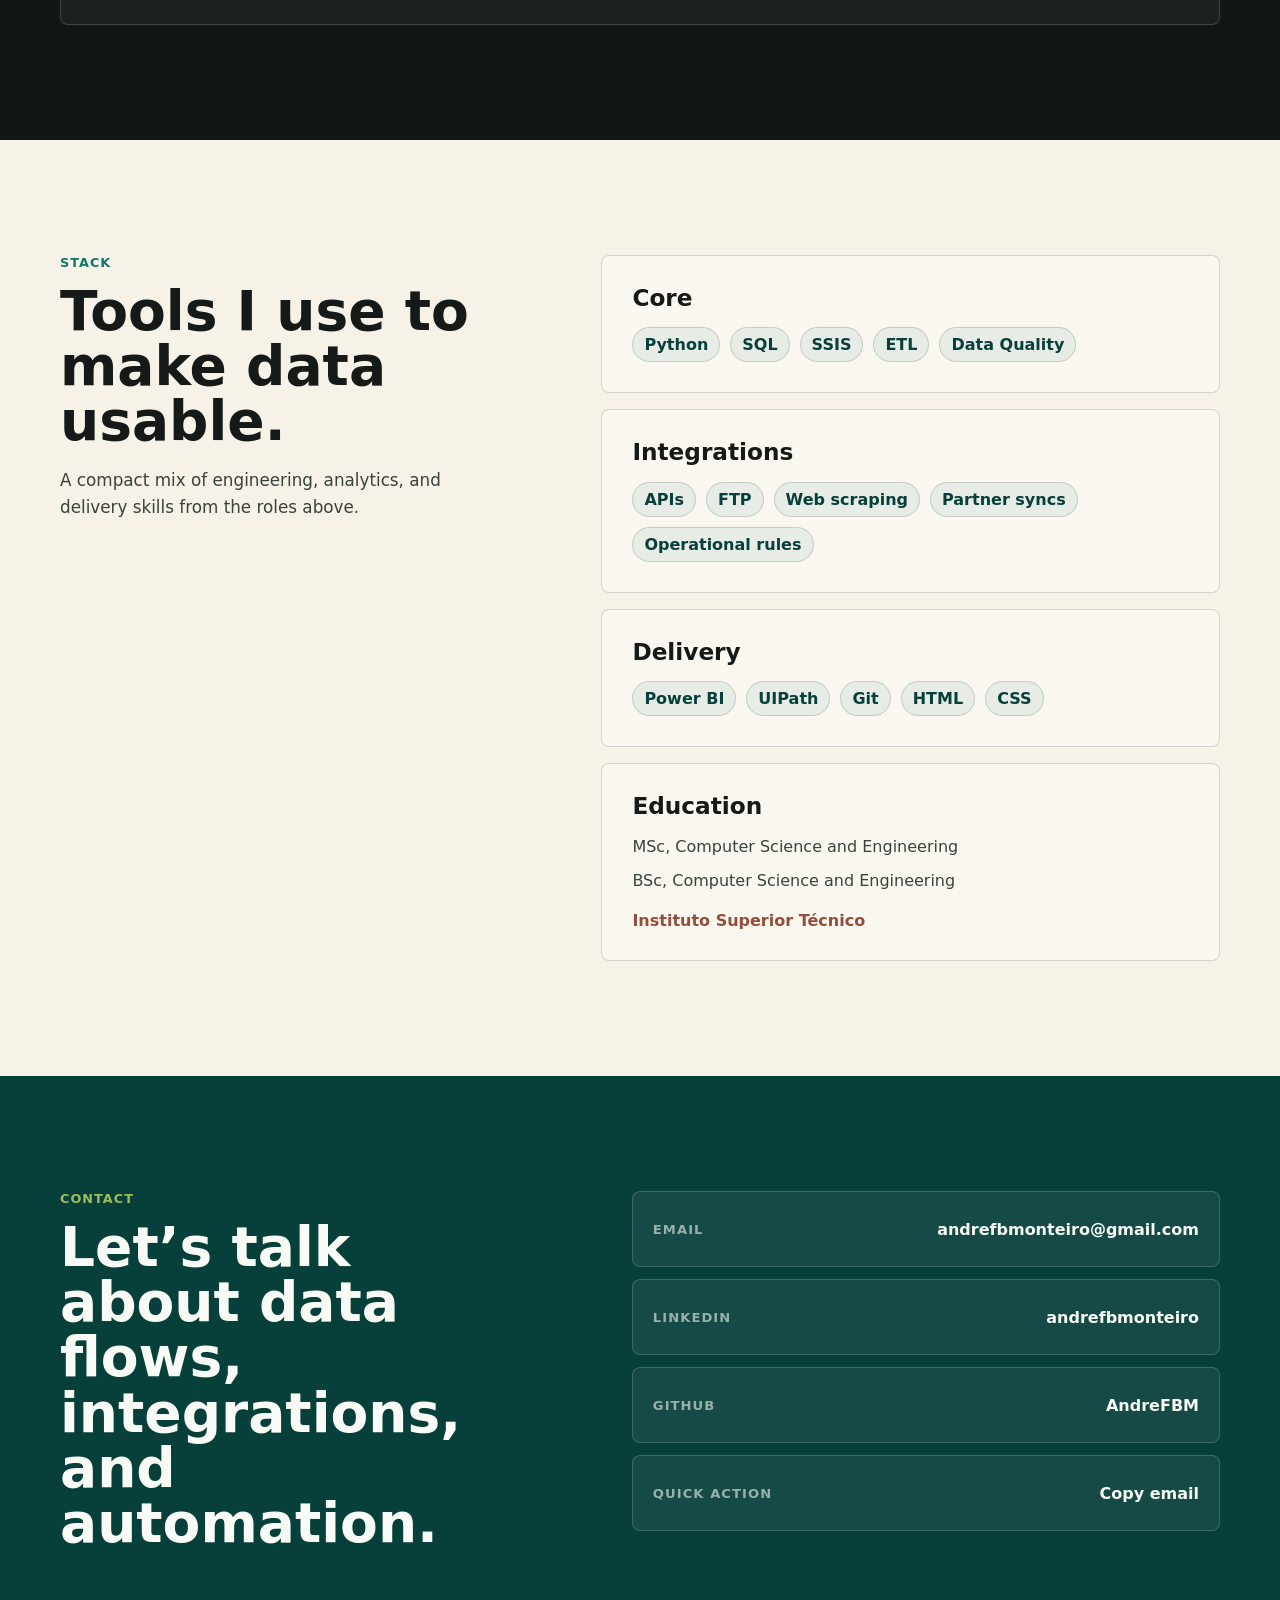
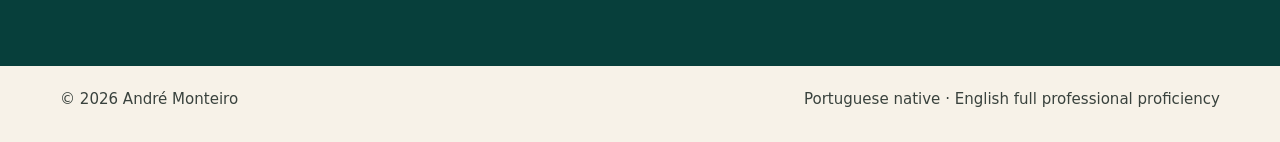
==== commit 55dcfeca: "Remove location from hero eyebrow" ====
--- a/index.html
+++ b/index.html
@@ -76,7 +76,7 @@
         </picture>
         <div class="hero-scrim" aria-hidden="true"></div>
         <div class="hero-inner">
-          <p class="eyebrow">Lisbon-based Data Engineer</p>
+          <p class="eyebrow">Data Engineer</p>
           <h1 id="hero-title">André Monteiro</h1>
           <p class="hero-role">Data Engineer | Python & SQL | ETL & Integrations</p>
           <p class="hero-copy">
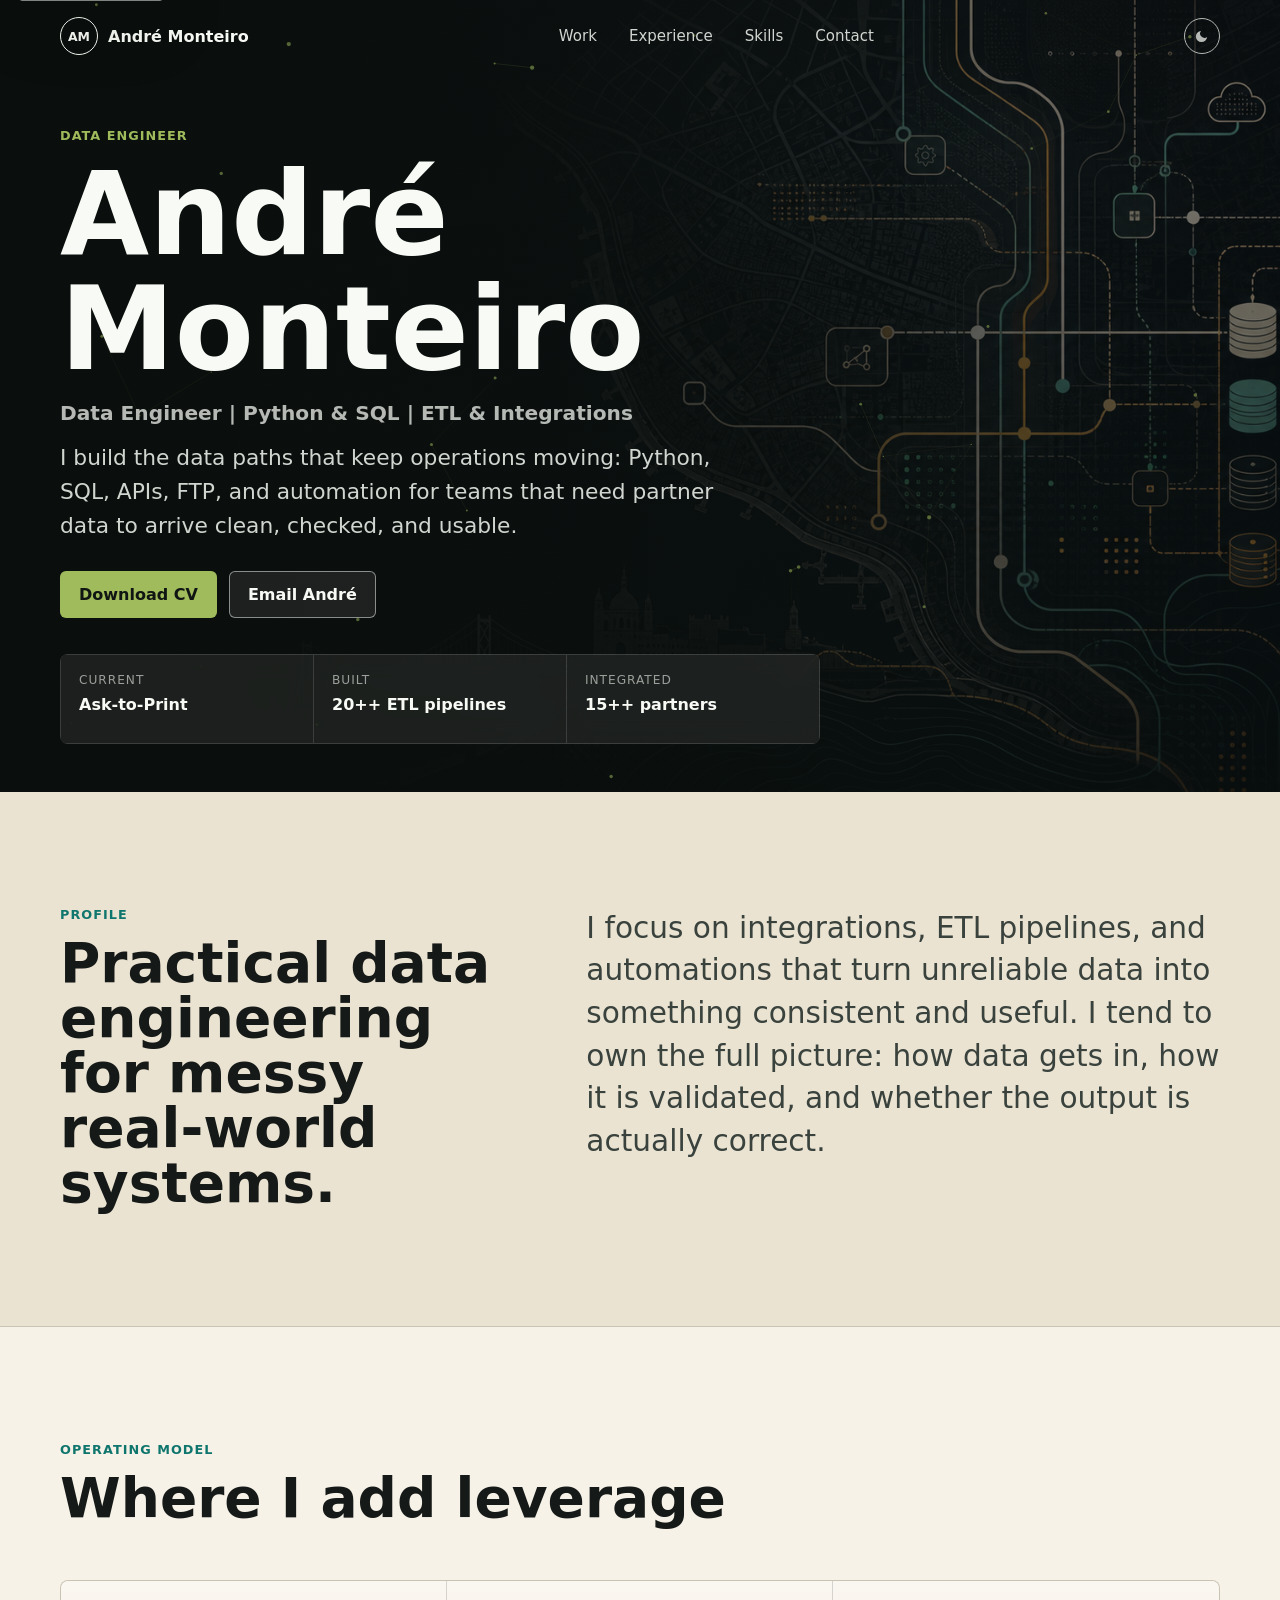
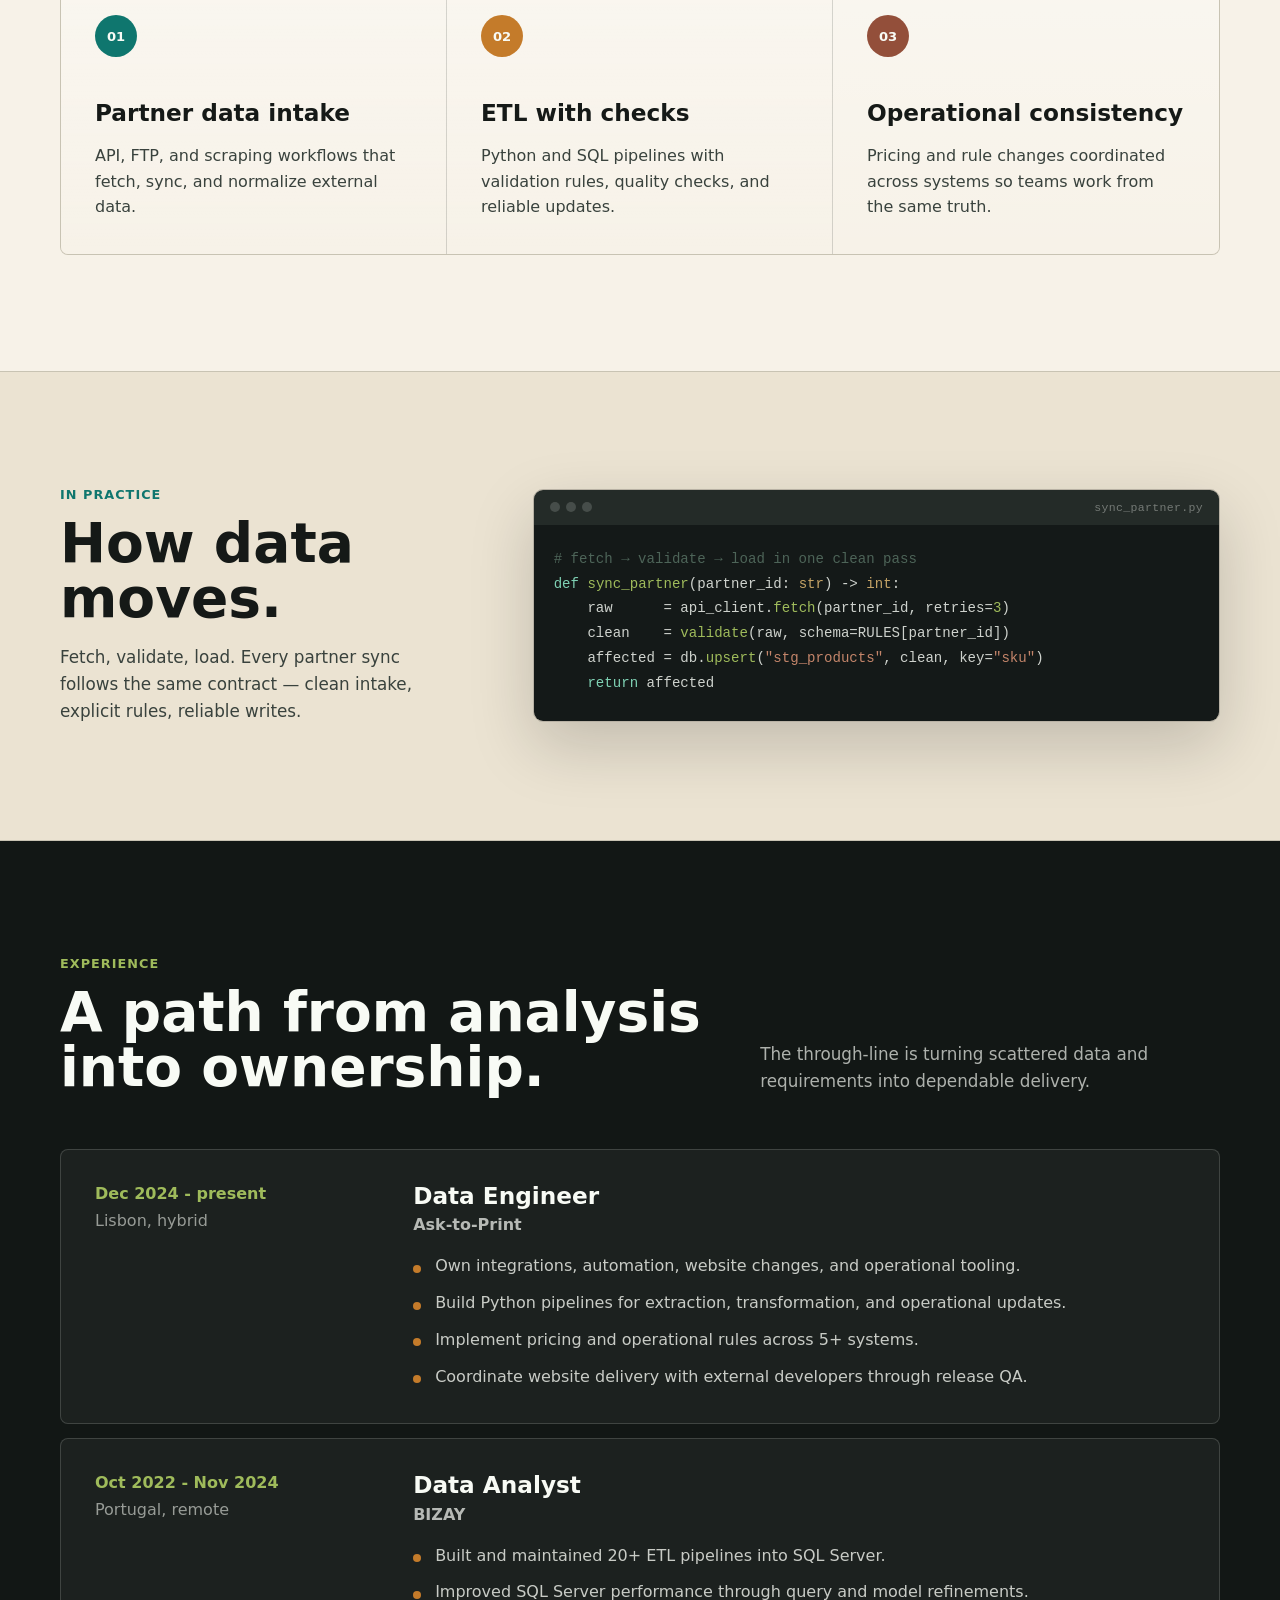
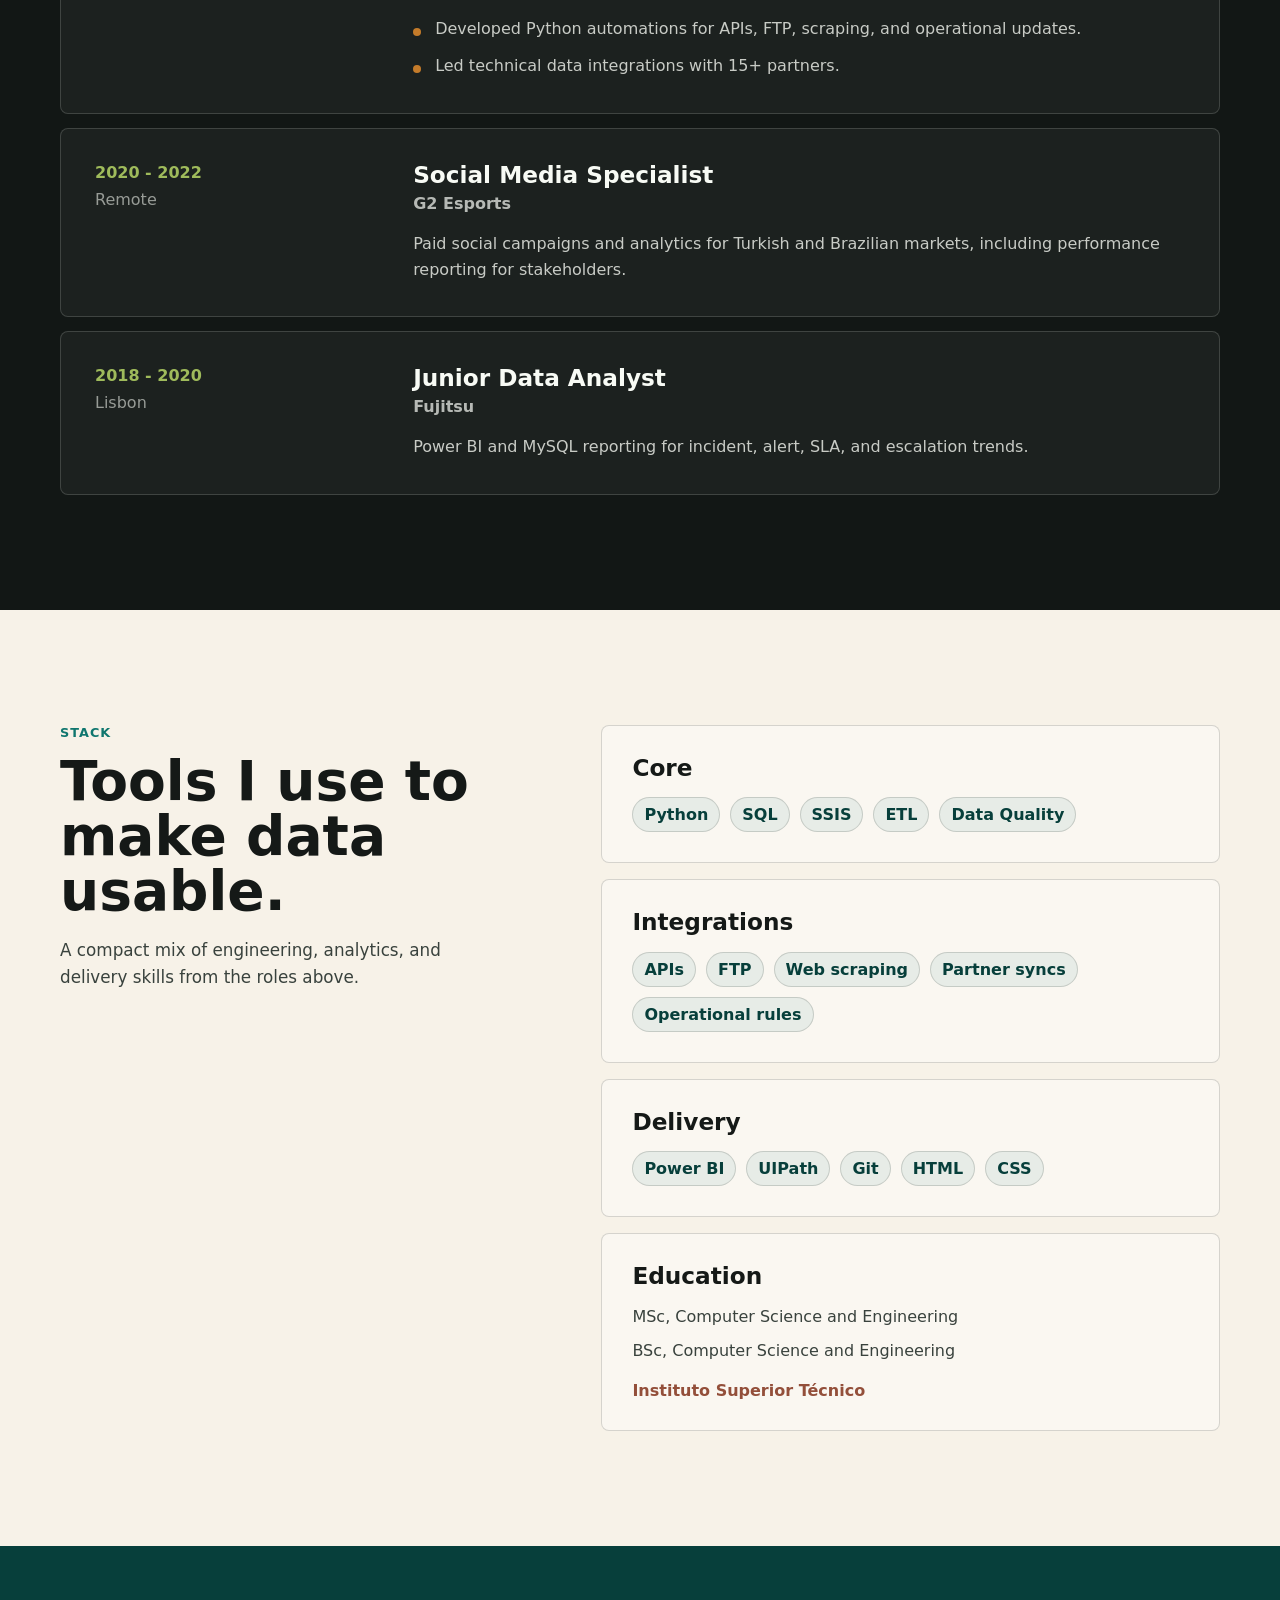
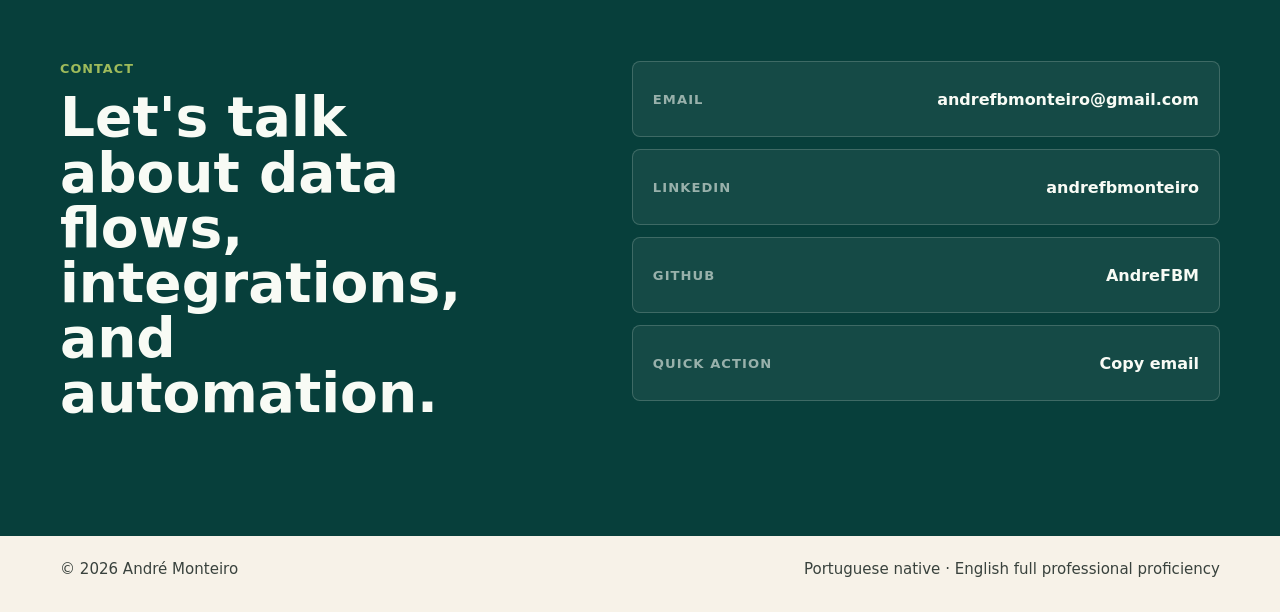
==== commit 2335bc32: "Upgrade site with interactive, technical polish - Hero: animated data-flow network canvas (nodes + c" ====
--- a/index.html
+++ b/index.html
@@ -6,7 +6,7 @@
     <title>André Monteiro | Data Engineer</title>
     <meta
       name="description"
-      content="André Monteiro is a Lisbon-based Data Engineer focused on Python, SQL, ETL pipelines, integrations, APIs, FTP, and operational automation."
+      content="André Monteiro is a Data Engineer focused on Python, SQL, ETL pipelines, integrations, APIs, FTP, and operational automation."
     />
     <meta property="og:title" content="André Monteiro | Data Engineer" />
     <meta
@@ -18,6 +18,15 @@
     <meta property="og:url" content="https://andrefbm.github.io" />
     <link rel="icon" type="image/svg+xml" href="assets/favicon.svg" />
     <link rel="stylesheet" href="styles.css" />
+    <!-- Prevent dark-mode flash -->
+    <script>
+      try {
+        var t = localStorage.getItem('theme');
+        if (t === 'dark' || (!t && window.matchMedia('(prefers-color-scheme: dark)').matches)) {
+          document.documentElement.setAttribute('data-theme', 'dark');
+        }
+      } catch (e) {}
+    </script>
     <script defer src="script.js"></script>
     <script type="application/ld+json">
       {
@@ -49,6 +58,7 @@
     </script>
   </head>
   <body>
+    <div class="progress-bar" data-progress aria-hidden="true"></div>
     <a class="skip-link" href="#main">Skip to content</a>
     <header class="site-header" data-header>
       <nav class="nav" aria-label="Primary navigation">
@@ -62,6 +72,20 @@
           <a href="#skills">Skills</a>
           <a href="#contact">Contact</a>
         </div>
+        <button
+          class="dark-toggle"
+          data-dark-toggle
+          type="button"
+          aria-label="Switch to dark mode"
+          aria-pressed="false"
+        >
+          <svg class="icon-moon" viewBox="0 0 24 24" aria-hidden="true">
+            <path d="M21 12.79A9 9 0 1 1 11.21 3 7 7 0 0 0 21 12.79z"/>
+          </svg>
+          <svg class="icon-sun" viewBox="0 0 24 24" aria-hidden="true">
+            <path d="M12 17a5 5 0 100-10 5 5 0 000 10zm0-13a1 1 0 011 1v1a1 1 0 11-2 0V5a1 1 0 011-1zm0 14a1 1 0 011 1v1a1 1 0 11-2 0v-1a1 1 0 011-1zM5.636 6.05a1 1 0 011.414 0l.707.707a1 1 0 11-1.414 1.414l-.707-.707a1 1 0 010-1.414zm12.02 10.607a1 1 0 011.415 0l.707.707a1 1 0 01-1.414 1.414l-.707-.707a1 1 0 010-1.414zM4 12a1 1 0 011-1h1a1 1 0 110 2H5a1 1 0 01-1-1zm14 0a1 1 0 011-1h1a1 1 0 110 2h-1a1 1 0 01-1-1zM6.343 15.757a1 1 0 010 1.414l-.707.707a1 1 0 01-1.414-1.414l.707-.707a1 1 0 011.414 0zm10.607-10.607a1 1 0 010 1.414l-.707.707a1 1 0 01-1.414-1.414l.707-.707a1 1 0 011.414 0z"/>
+          </svg>
+        </button>
       </nav>
     </header>
 
@@ -70,11 +94,12 @@
         <picture class="hero-media">
           <img
             src="assets/hero-data-lisbon.png"
-            alt="Abstract Lisbon-inspired data routes and system connections"
+            alt="Abstract data routes and system connections"
             loading="eager"
           />
         </picture>
         <div class="hero-scrim" aria-hidden="true"></div>
+        <canvas class="hero-canvas" data-hero-canvas aria-hidden="true"></canvas>
         <div class="hero-inner">
           <p class="eyebrow">Data Engineer</p>
           <h1 id="hero-title">André Monteiro</h1>
@@ -98,18 +123,18 @@
             </div>
             <div>
               <dt>Built</dt>
-              <dd>20+ ETL pipelines</dd>
+              <dd><span data-counter="20" data-counter-suffix="+">20</span>+ ETL pipelines</dd>
             </div>
             <div>
               <dt>Integrated</dt>
-              <dd>15+ partners</dd>
+              <dd><span data-counter="15" data-counter-suffix="+">15</span>+ partners</dd>
             </div>
           </dl>
         </div>
       </section>
 
       <section class="section intro-band" aria-labelledby="intro-title">
-        <div class="section-inner intro-grid">
+        <div class="section-inner intro-grid" data-reveal>
           <div>
             <p class="eyebrow dark">Profile</p>
             <h2 id="intro-title">Practical data engineering for messy real-world systems.</h2>
@@ -124,22 +149,22 @@
 
       <section class="section" id="work" aria-labelledby="work-title">
         <div class="section-inner">
-          <div class="section-heading">
+          <div class="section-heading" data-reveal>
             <p class="eyebrow dark">Operating Model</p>
             <h2 id="work-title">Where I add leverage</h2>
           </div>
           <div class="flow-grid" aria-label="Data workflow strengths">
-            <article class="flow-card">
+            <article class="flow-card" data-reveal style="--delay: 0s">
               <span class="flow-index">01</span>
               <h3>Partner data intake</h3>
               <p>API, FTP, and scraping workflows that fetch, sync, and normalize external data.</p>
             </article>
-            <article class="flow-card">
+            <article class="flow-card" data-reveal style="--delay: 0.12s">
               <span class="flow-index">02</span>
               <h3>ETL with checks</h3>
               <p>Python and SQL pipelines with validation rules, quality checks, and reliable updates.</p>
             </article>
-            <article class="flow-card">
+            <article class="flow-card" data-reveal style="--delay: 0.24s">
               <span class="flow-index">03</span>
               <h3>Operational consistency</h3>
               <p>Pricing and rule changes coordinated across systems so teams work from the same truth.</p>
@@ -148,9 +173,31 @@
         </div>
       </section>
 
+      <section class="section section-terminal" aria-labelledby="code-title">
+        <div class="section-inner terminal-layout">
+          <div data-reveal>
+            <p class="eyebrow dark">In practice</p>
+            <h2 id="code-title">How data moves.</h2>
+            <p>
+              Fetch, validate, load. Every partner sync follows the same contract — clean intake,
+              explicit rules, reliable writes.
+            </p>
+          </div>
+          <div class="terminal" data-reveal data-terminal style="--delay: 0.14s">
+            <div class="terminal-bar" aria-hidden="true">
+              <span></span><span></span><span></span>
+              <span class="terminal-title">sync_partner.py</span>
+            </div>
+            <div class="terminal-body" role="img" aria-label="Python ETL code example">
+              <span class="line"><span class="cm"># fetch &#x2192; validate &#x2192; load in one clean pass</span></span><span class="line"><span class="kw">def</span> <span class="fn">sync_partner</span>(partner_id: <span class="bi">str</span>) -&gt; <span class="bi">int</span>:</span><span class="line">    raw      = api_client.<span class="fn">fetch</span>(partner_id, retries=<span class="nu">3</span>)</span><span class="line">    clean    = <span class="fn">validate</span>(raw, schema=RULES[partner_id])</span><span class="line">    affected = db.<span class="fn">upsert</span>(<span class="st">&quot;stg_products&quot;</span>, clean, key=<span class="st">&quot;sku&quot;</span>)</span><span class="line">    <span class="kw">return</span> affected</span>
+            </div>
+          </div>
+        </div>
+      </section>
+
       <section class="section section-ink" id="experience" aria-labelledby="experience-title">
         <div class="section-inner">
-          <div class="section-heading split">
+          <div class="section-heading split" data-reveal>
             <div>
               <p class="eyebrow">Experience</p>
               <h2 id="experience-title">A path from analysis into ownership.</h2>
@@ -160,7 +207,7 @@
             </p>
           </div>
           <div class="timeline">
-            <article class="role">
+            <article class="role" data-reveal>
               <div class="role-meta">
                 <p>Dec 2024 - present</p>
                 <span>Lisbon, hybrid</span>
@@ -176,7 +223,7 @@
                 </ul>
               </div>
             </article>
-            <article class="role">
+            <article class="role" data-reveal style="--delay: 0.1s">
               <div class="role-meta">
                 <p>Oct 2022 - Nov 2024</p>
                 <span>Portugal, remote</span>
@@ -192,7 +239,7 @@
                 </ul>
               </div>
             </article>
-            <article class="role compact-role">
+            <article class="role compact-role" data-reveal style="--delay: 0.2s">
               <div class="role-meta">
                 <p>2020 - 2022</p>
                 <span>Remote</span>
@@ -206,7 +253,7 @@
                 </p>
               </div>
             </article>
-            <article class="role compact-role">
+            <article class="role compact-role" data-reveal style="--delay: 0.3s">
               <div class="role-meta">
                 <p>2018 - 2020</p>
                 <span>Lisbon</span>
@@ -225,14 +272,14 @@
 
       <section class="section" id="skills" aria-labelledby="skills-title">
         <div class="section-inner skill-layout">
-          <div class="section-heading sticky-heading">
+          <div class="section-heading sticky-heading" data-reveal>
             <p class="eyebrow dark">Stack</p>
             <h2 id="skills-title">Tools I use to make data usable.</h2>
             <p>
               A compact mix of engineering, analytics, and delivery skills from the roles above.
             </p>
           </div>
-          <div class="skill-panel">
+          <div class="skill-panel" data-reveal style="--delay: 0.1s">
             <div class="skill-cluster">
               <h3>Core</h3>
               <div class="tags">
@@ -274,10 +321,10 @@
       </section>
 
       <section class="section contact-band" id="contact" aria-labelledby="contact-title">
-        <div class="section-inner contact-grid">
+        <div class="section-inner contact-grid" data-reveal>
           <div>
             <p class="eyebrow">Contact</p>
-            <h2 id="contact-title">Let’s talk about data flows, integrations, and automation.</h2>
+            <h2 id="contact-title">Let's talk about data flows, integrations, and automation.</h2>
           </div>
           <div class="contact-actions">
             <a class="contact-link" href="mailto:andrefbmonteiro@gmail.com">
--- a/styles.css
+++ b/styles.css
@@ -770,4 +770,231 @@
     animation-duration: 0.001ms !important;
     animation-iteration-count: 1 !important;
   }
-}
+
+  [data-reveal] {
+    opacity: 1 !important;
+    transform: none !important;
+  }
+
+  .line {
+    opacity: 1 !important;
+    transform: none !important;
+  }
+}
+
+/* ── Progress bar ─────────────────────────────────────────────── */
+.progress-bar {
+  position: fixed;
+  top: 0;
+  left: 0;
+  z-index: 100;
+  height: 2px;
+  width: 0%;
+  background: var(--signal);
+  transition: width 60ms linear;
+  pointer-events: none;
+}
+
+/* ── Dark mode vars ───────────────────────────────────────────── */
+[data-theme="dark"] {
+  color-scheme: dark;
+  --paper: #111614;
+  --paper-2: #181d1a;
+  --ink: #eef1ed;
+  --ink-soft: #8fa898;
+  --line: rgba(248, 251, 245, 0.1);
+}
+
+[data-theme="dark"] .intro-band {
+  background: var(--paper-2);
+}
+
+[data-theme="dark"] .skill-cluster,
+[data-theme="dark"] .education-box {
+  background: rgba(255, 255, 255, 0.04);
+}
+
+[data-theme="dark"] .flow-card {
+  background:
+    linear-gradient(180deg, rgba(255, 255, 255, 0.06), rgba(255, 255, 255, 0)),
+    var(--paper-2);
+}
+
+[data-theme="dark"] .section-terminal {
+  background: var(--paper-2);
+}
+
+/* ── Dark mode toggle ─────────────────────────────────────────── */
+.dark-toggle {
+  flex-shrink: 0;
+  width: 36px;
+  height: 36px;
+  display: inline-grid;
+  place-items: center;
+  border-radius: 50%;
+  border: 1px solid currentColor;
+  background: transparent;
+  color: currentColor;
+  opacity: 0.72;
+  cursor: pointer;
+  transition: opacity 160ms ease, background 160ms ease;
+}
+
+.dark-toggle:hover,
+.dark-toggle:focus-visible {
+  opacity: 1;
+  background: rgba(255, 255, 255, 0.12);
+}
+
+.site-header.is-scrolled .dark-toggle:hover,
+.site-header.is-scrolled .dark-toggle:focus-visible {
+  background: rgba(15, 118, 110, 0.1);
+}
+
+.dark-toggle svg {
+  width: 15px;
+  height: 15px;
+  fill: currentColor;
+}
+
+.dark-toggle .icon-moon { display: block; }
+.dark-toggle .icon-sun  { display: none; }
+[data-theme="dark"] .dark-toggle .icon-moon { display: none; }
+[data-theme="dark"] .dark-toggle .icon-sun  { display: block; }
+
+/* ── Scroll reveal ────────────────────────────────────────────── */
+[data-reveal] {
+  opacity: 0;
+  transform: translateY(20px);
+  transition:
+    opacity 580ms ease,
+    transform 580ms ease;
+  transition-delay: var(--delay, 0s);
+}
+
+[data-reveal].is-visible {
+  opacity: 1;
+  transform: none;
+}
+
+/* ── Hero canvas ──────────────────────────────────────────────── */
+.hero-canvas {
+  position: absolute;
+  inset: 0;
+  width: 100%;
+  height: 100%;
+  z-index: -1;
+  pointer-events: none;
+}
+
+/* ── Enhanced card hover ──────────────────────────────────────── */
+.flow-card {
+  transition: transform 200ms ease, box-shadow 200ms ease;
+}
+
+.flow-card:hover {
+  transform: translateY(-4px);
+  box-shadow: 0 16px 40px rgba(9, 12, 11, 0.12);
+  position: relative;
+  z-index: 1;
+}
+
+/* ── Terminal section ─────────────────────────────────────────── */
+.section-terminal {
+  background: var(--paper-2);
+  border-top: 1px solid var(--line);
+  border-bottom: 1px solid var(--line);
+}
+
+.terminal-layout {
+  display: grid;
+  grid-template-columns: minmax(240px, 0.72fr) minmax(280px, 1.28fr);
+  gap: clamp(32px, 7vw, 86px);
+  align-items: center;
+}
+
+.terminal-layout h2 {
+  color: var(--ink);
+}
+
+.terminal-layout > div > p:not(.eyebrow) {
+  margin: 18px 0 0;
+  color: var(--ink-soft);
+  font-size: 1.05rem;
+  line-height: 1.6;
+}
+
+.terminal {
+  border-radius: 10px;
+  overflow: hidden;
+  border: 1px solid rgba(0, 0, 0, 0.22);
+  box-shadow:
+    0 2px 0 rgba(255, 255, 255, 0.05) inset,
+    0 24px 64px rgba(9, 12, 11, 0.18);
+  font-family: 'JetBrains Mono', 'Cascadia Code', 'Fira Code', ui-monospace, monospace;
+}
+
+.terminal-bar {
+  display: flex;
+  align-items: center;
+  gap: 6px;
+  padding: 11px 16px;
+  background: #242b28;
+}
+
+.terminal-bar > span:not(.terminal-title) {
+  width: 10px;
+  height: 10px;
+  border-radius: 50%;
+  background: rgba(248, 251, 245, 0.16);
+}
+
+.terminal-title {
+  margin-left: auto;
+  color: rgba(248, 251, 245, 0.38);
+  font-size: 0.72rem;
+  letter-spacing: 0.03em;
+}
+
+.terminal-body {
+  margin: 0;
+  padding: 22px 20px 26px;
+  background: #141918;
+  overflow-x: auto;
+  font-size: clamp(0.78rem, 1.4vw, 0.88rem);
+  line-height: 1.76;
+}
+
+.line {
+  display: block;
+  opacity: 0;
+  transform: translateX(-6px);
+  transition: opacity 260ms ease, transform 260ms ease;
+  white-space: pre;
+  color: rgba(248, 251, 245, 0.82);
+}
+
+.line.is-visible {
+  opacity: 1;
+  transform: none;
+}
+
+/* Syntax colours */
+.cm { color: #4d6458; }
+.kw { color: #7fd1b4; }
+.fn { color: #9fbb5b; }
+.bi { color: #c4a265; }
+.st { color: #c4856a; }
+.nu { color: #9fbb5b; }
+
+/* ── Custom scrollbar ─────────────────────────────────────────── */
+::-webkit-scrollbar        { width: 5px; }
+::-webkit-scrollbar-track  { background: transparent; }
+::-webkit-scrollbar-thumb  { background: var(--teal); border-radius: 3px; }
+::-webkit-scrollbar-thumb:hover { background: var(--teal-dark); }
+
+@media (max-width: 860px) {
+  .terminal-layout {
+    grid-template-columns: 1fr;
+  }
+}
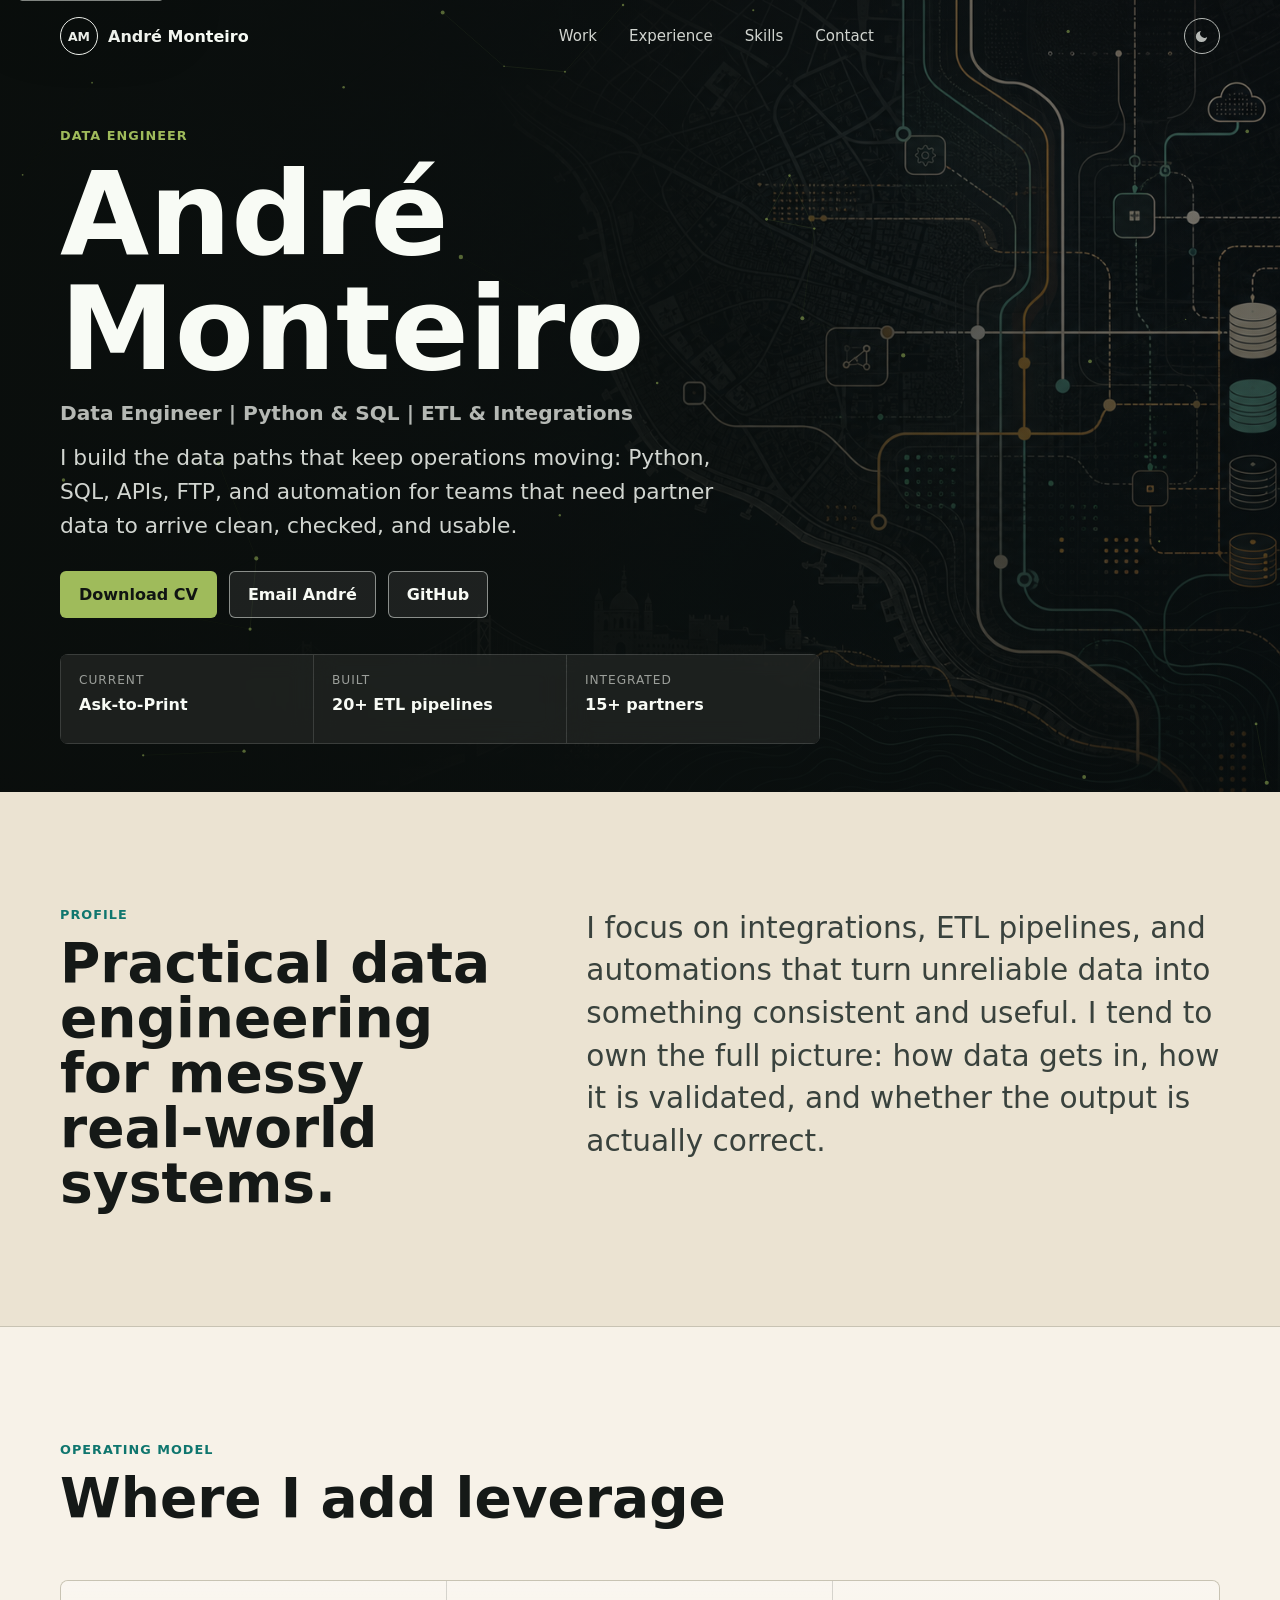
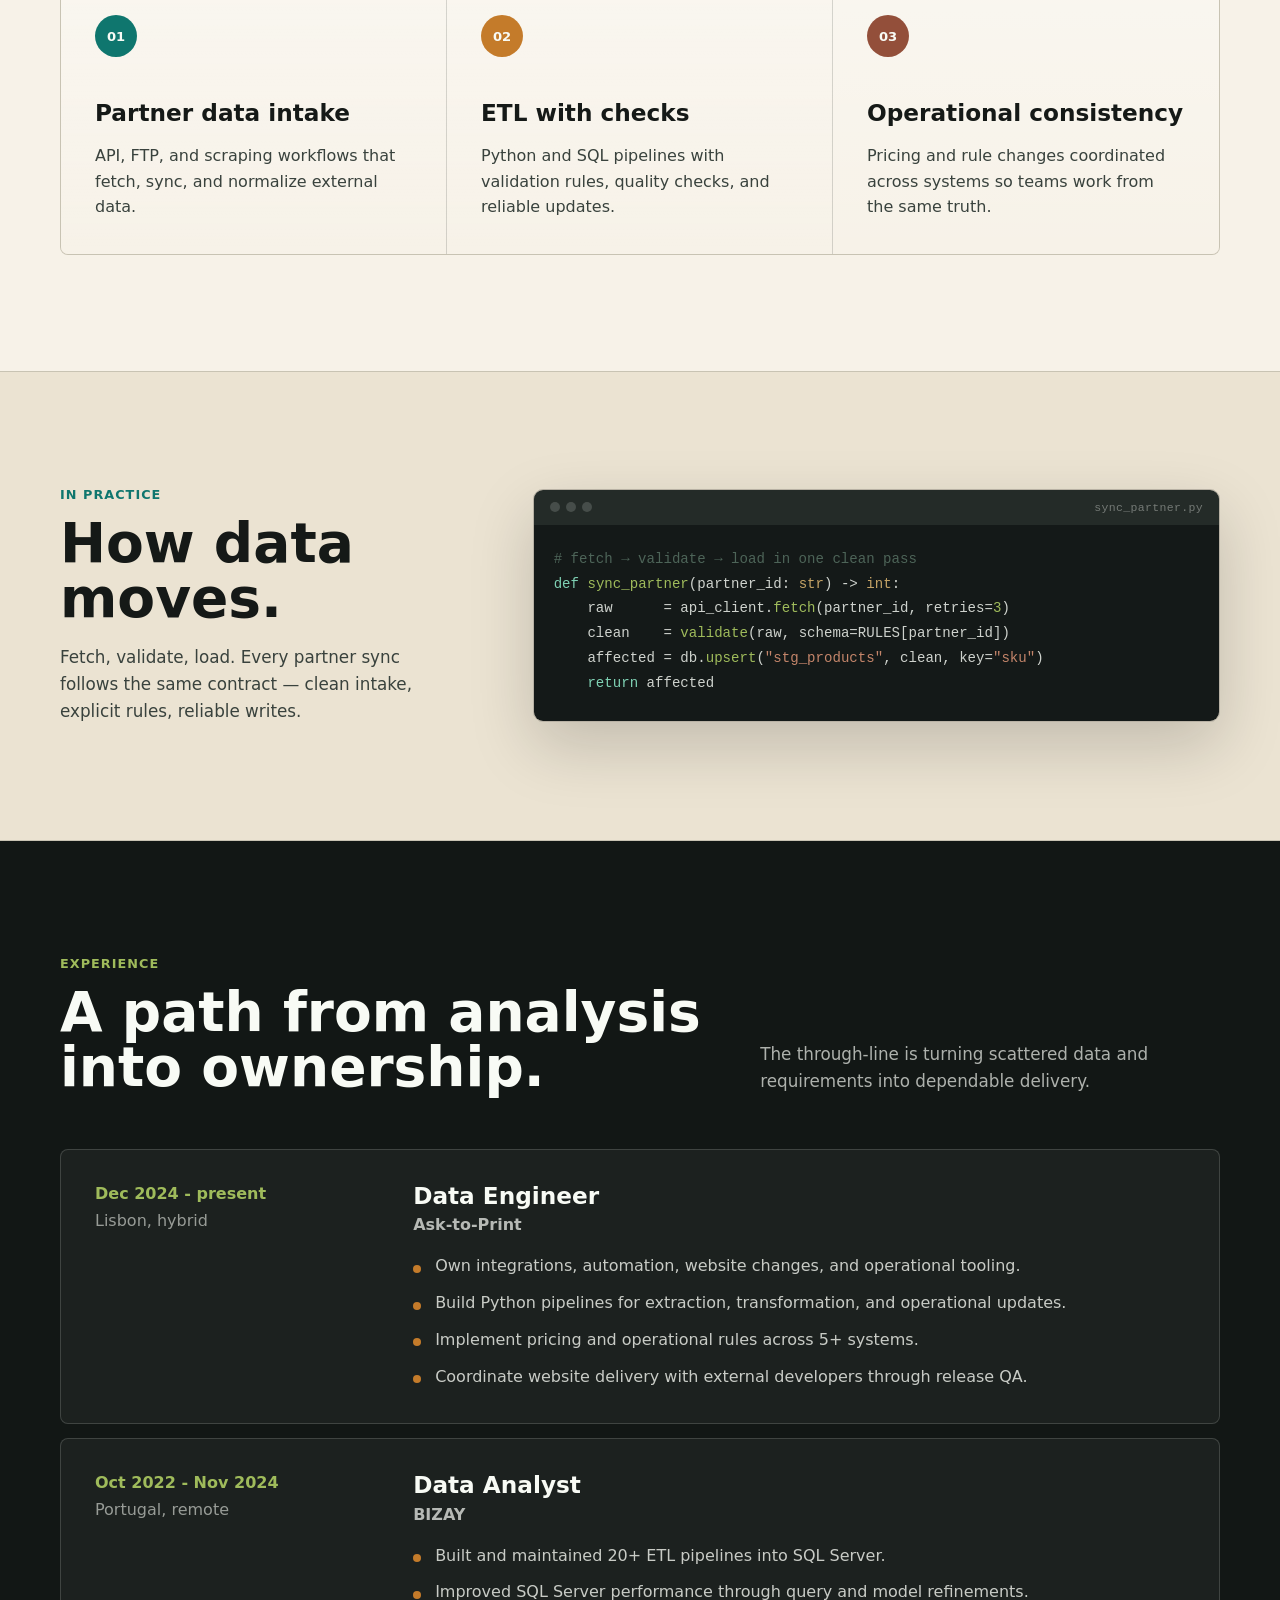
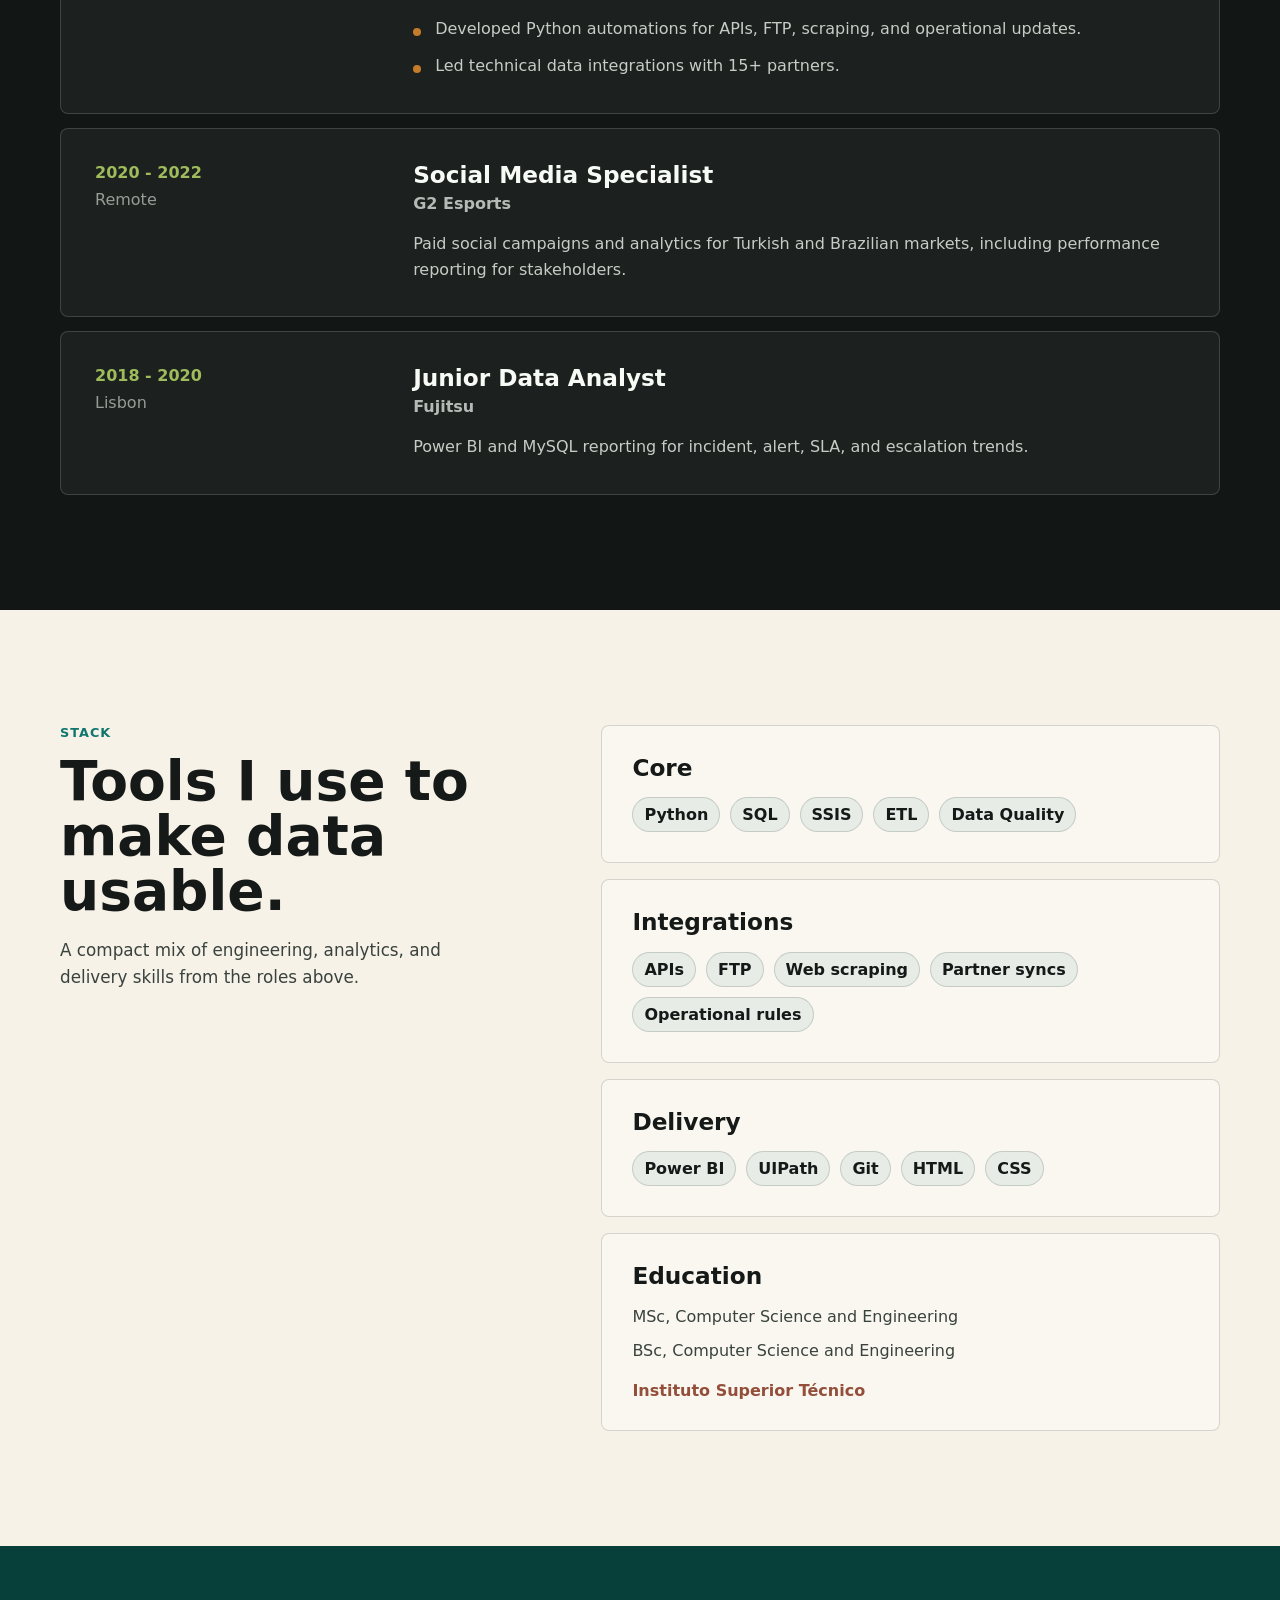
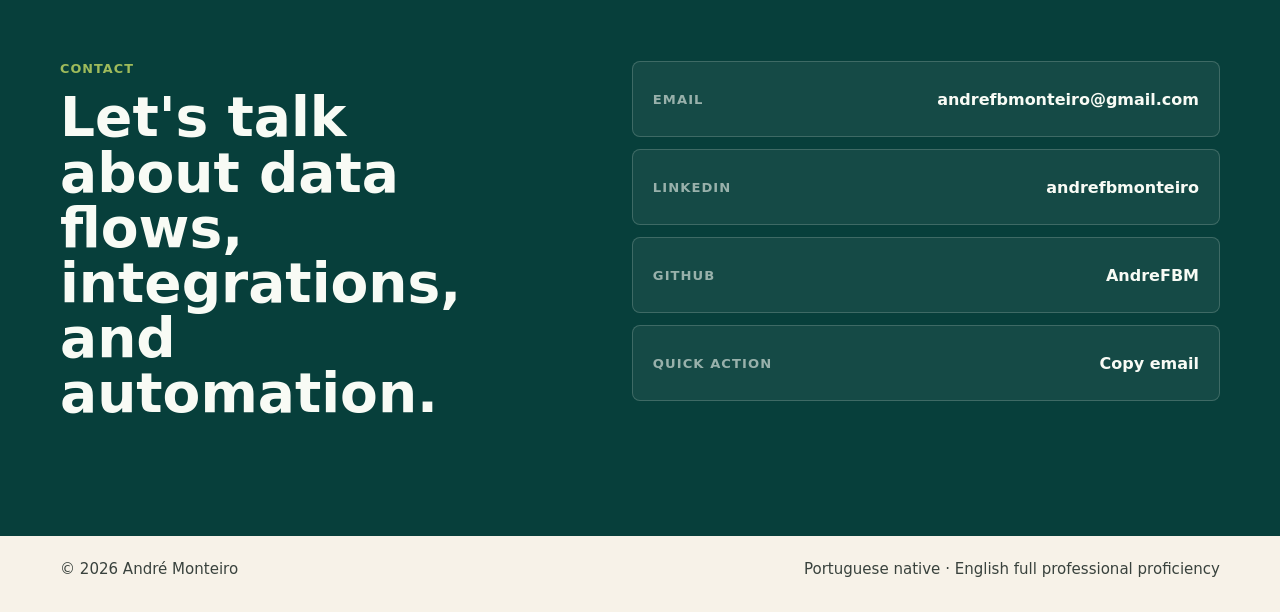
==== commit 52b5c6a6: "Fix counter double-plus, dark header, tag contrast, CV new tab, add GitHub button" ====
--- a/index.html
+++ b/index.html
@@ -109,11 +109,14 @@
             automation for teams that need partner data to arrive clean, checked, and usable.
           </p>
           <div class="hero-actions" aria-label="Primary actions">
-            <a class="button button-primary" href="assets/Andre_Monteiro_CV.pdf" download>
+            <a class="button button-primary" href="assets/Andre_Monteiro_CV.pdf" target="_blank" rel="noopener noreferrer">
               Download CV
             </a>
             <a class="button button-secondary" href="mailto:andrefbmonteiro@gmail.com">
               Email André
+            </a>
+            <a class="button button-secondary" href="https://github.com/AndreFBM" target="_blank" rel="noopener noreferrer">
+              GitHub
             </a>
           </div>
           <dl class="signal-row" aria-label="Career signals">
@@ -123,11 +126,11 @@
             </div>
             <div>
               <dt>Built</dt>
-              <dd><span data-counter="20" data-counter-suffix="+">20</span>+ ETL pipelines</dd>
+              <dd><span data-counter="20" data-counter-suffix="+">20+</span> ETL pipelines</dd>
             </div>
             <div>
               <dt>Integrated</dt>
-              <dd><span data-counter="15" data-counter-suffix="+">15</span>+ partners</dd>
+              <dd><span data-counter="15" data-counter-suffix="+">15+</span> partners</dd>
             </div>
           </dl>
         </div>
--- a/styles.css
+++ b/styles.css
@@ -535,7 +535,7 @@
   padding: 7px 11px;
   border: 1px solid var(--line);
   border-radius: 999px;
-  color: var(--teal-dark);
+  color: var(--ink);
   background: rgba(15, 118, 110, 0.08);
   font-weight: 720;
 }
@@ -824,6 +824,18 @@
   background: var(--paper-2);
 }
 
+[data-theme="dark"] .site-header.is-scrolled {
+  background: rgba(17, 22, 20, 0.92);
+  color: var(--chalk);
+  box-shadow: 0 1px 0 rgba(248, 251, 245, 0.08);
+}
+
+[data-theme="dark"] .tags span {
+  color: var(--chalk);
+  background: rgba(15, 118, 110, 0.18);
+  border-color: rgba(15, 118, 110, 0.3);
+}
+
 /* ── Dark mode toggle ─────────────────────────────────────────── */
 .dark-toggle {
   flex-shrink: 0;
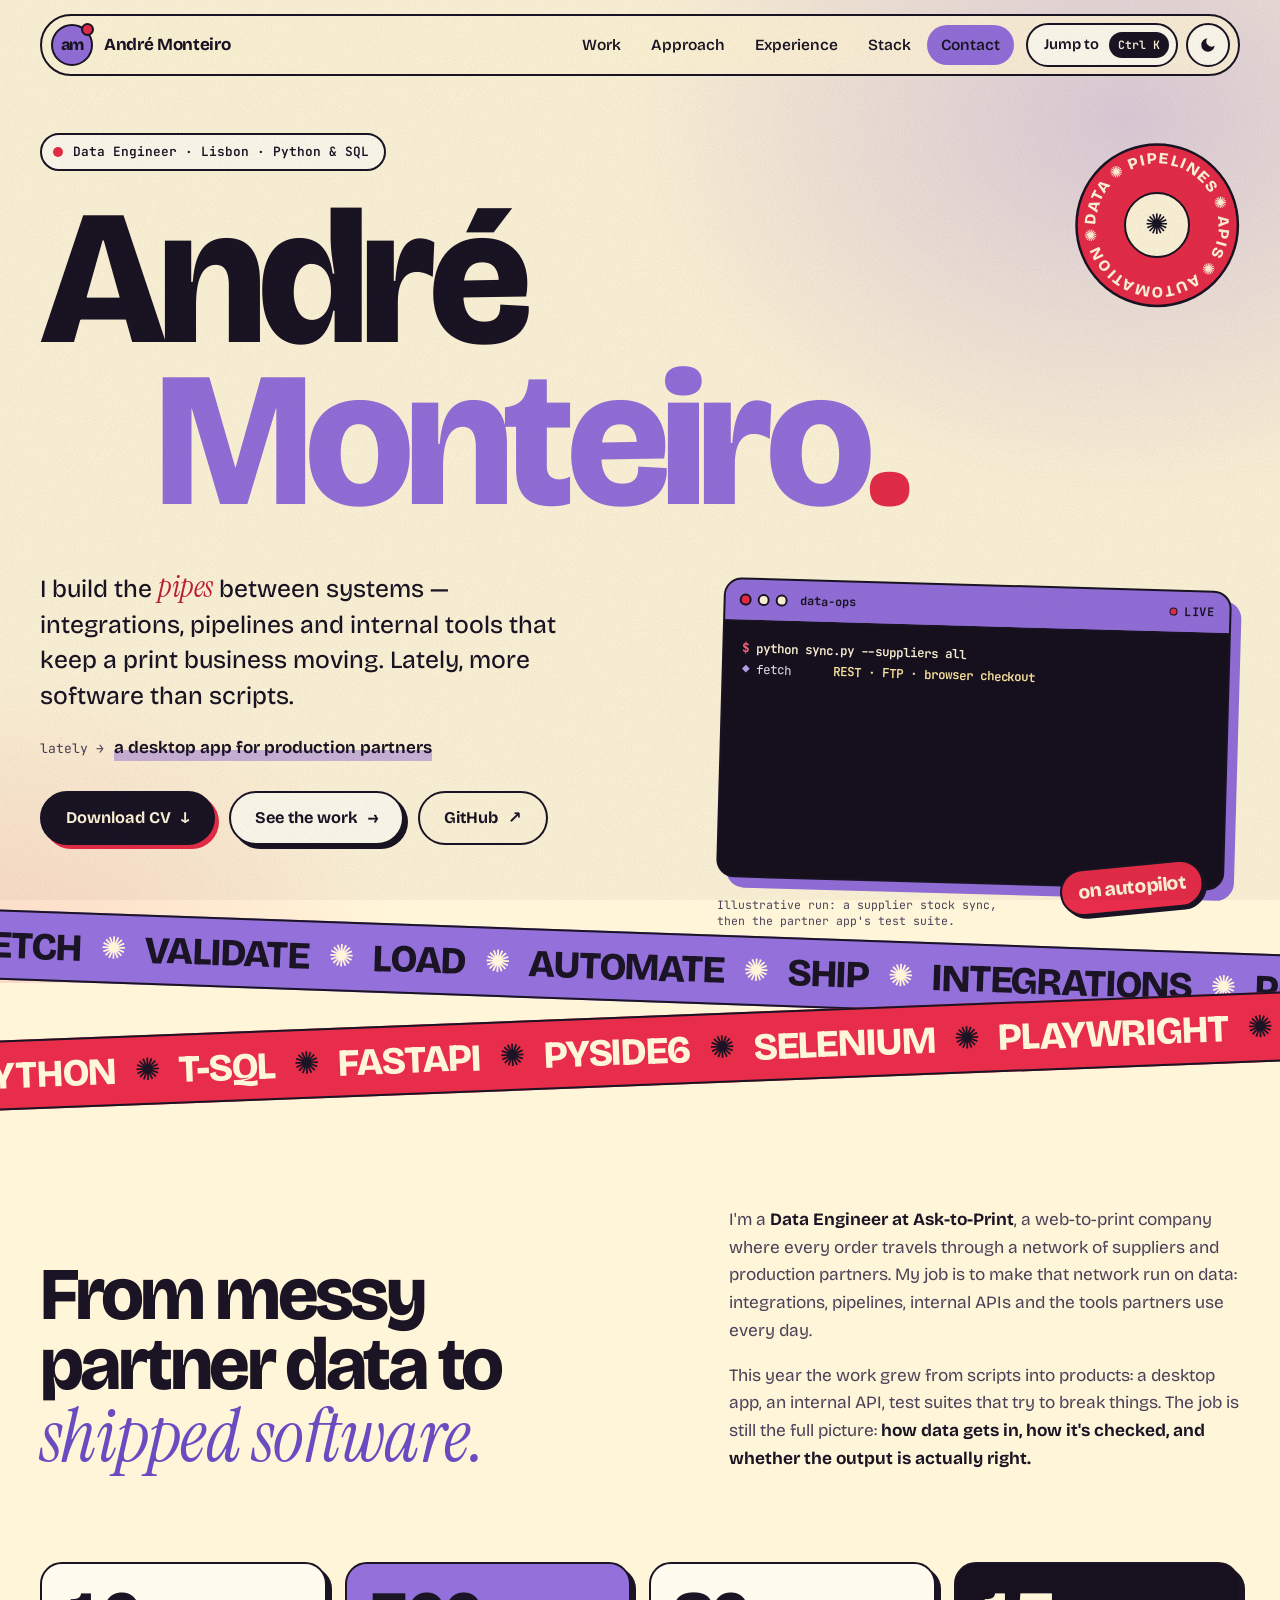
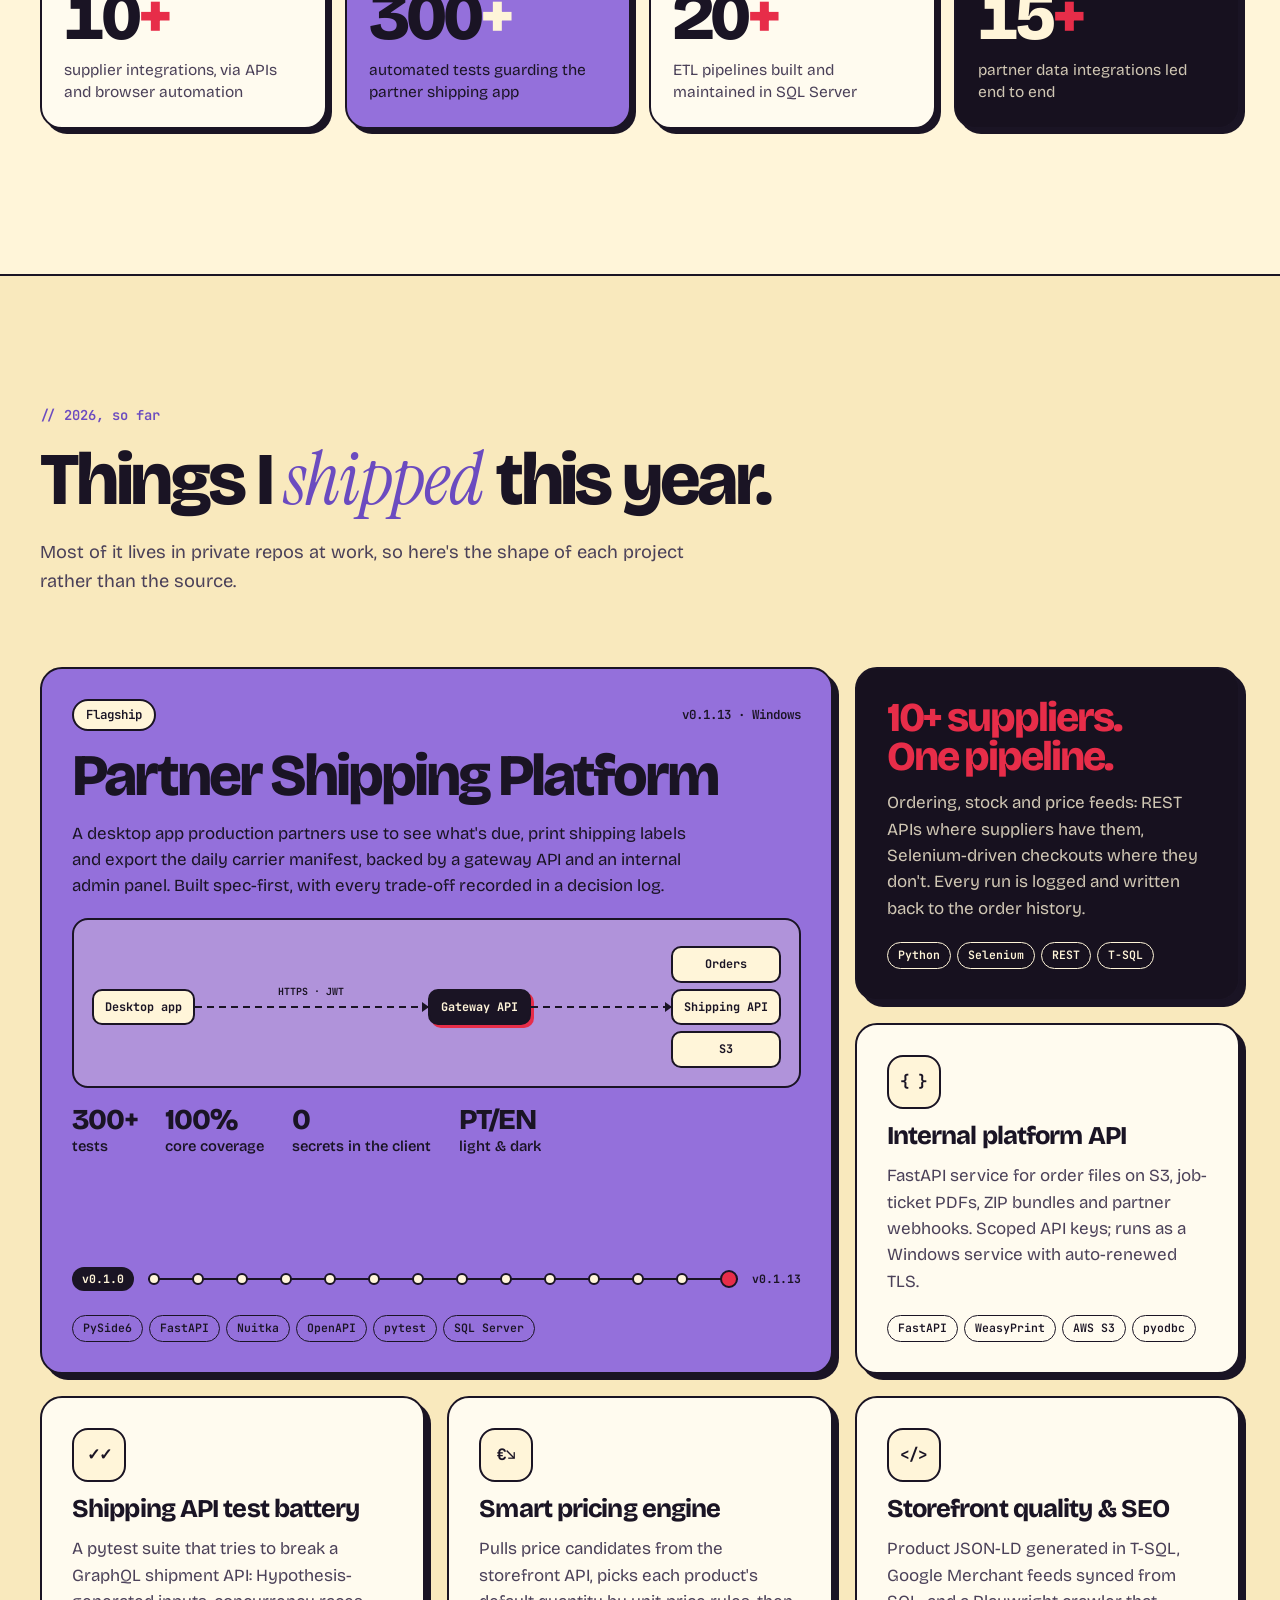
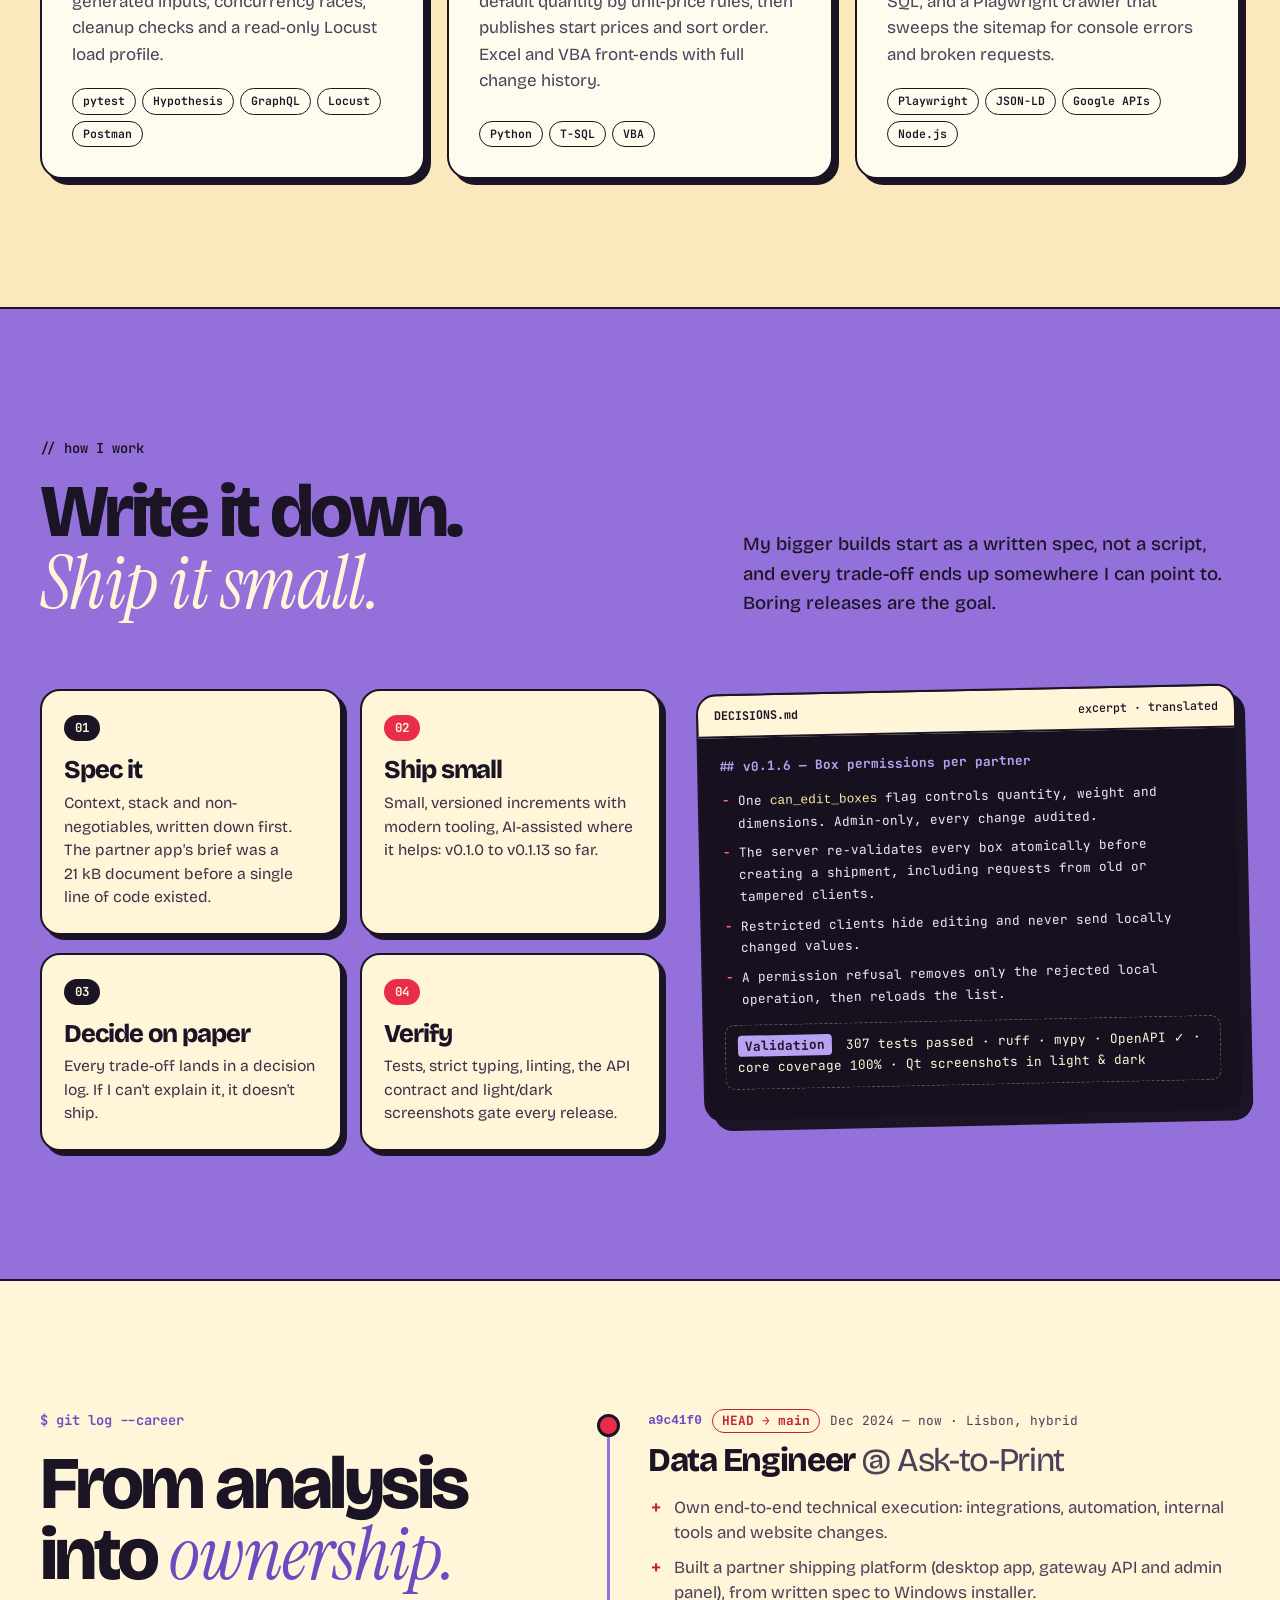
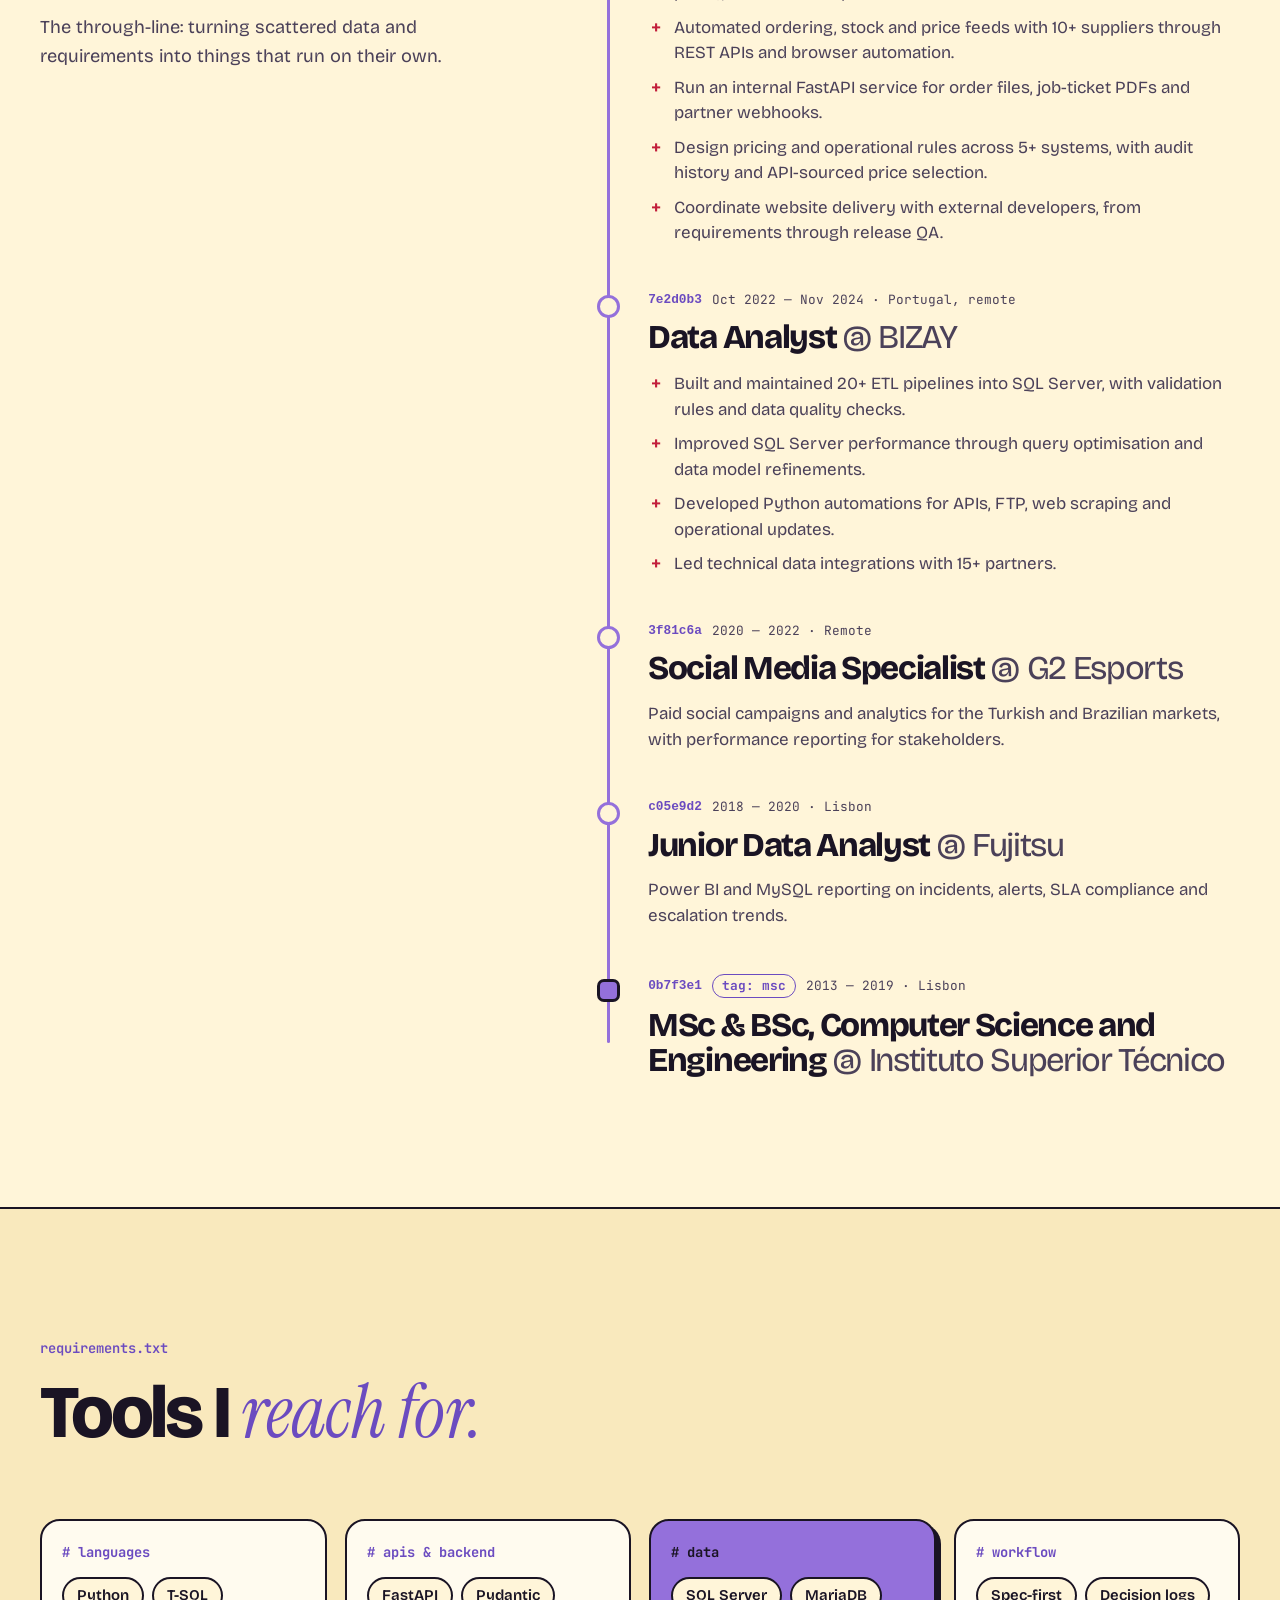
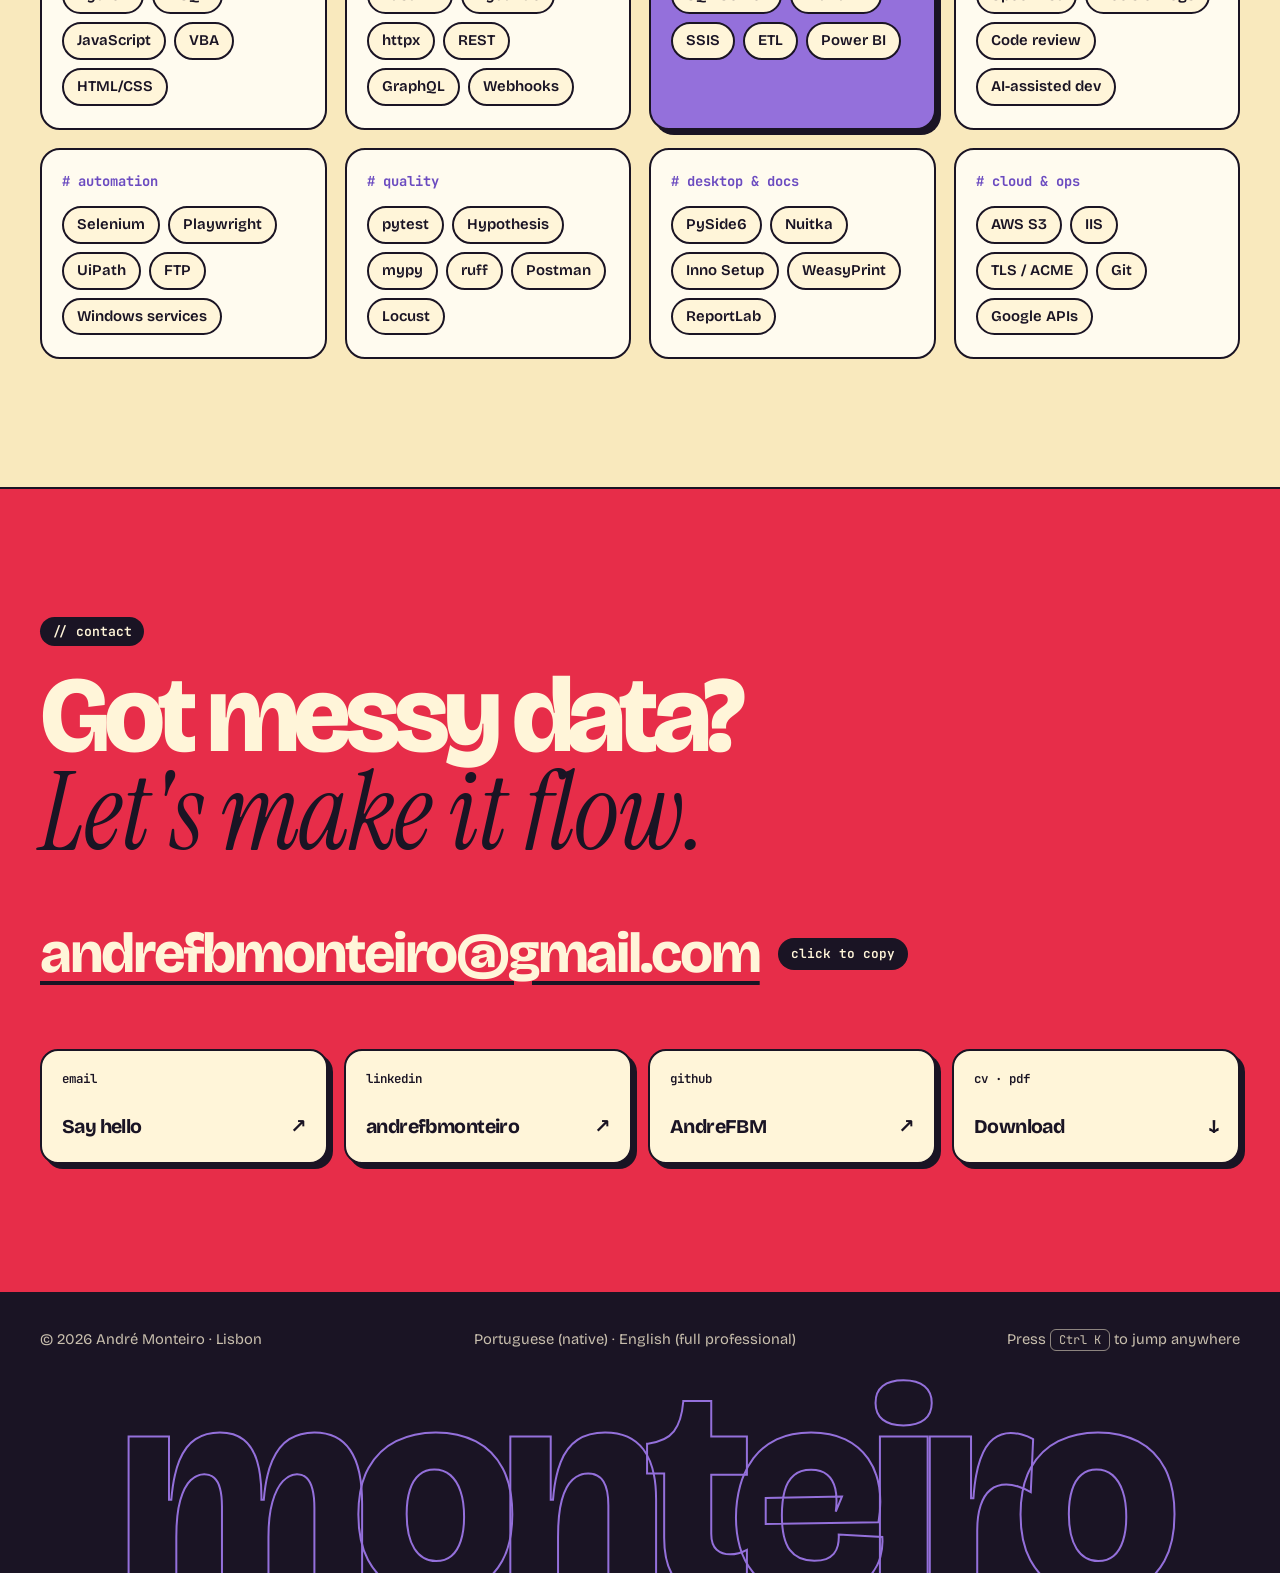
==== commit 6317b7fe: "Redesign site with new identity and 2026 work - New palette: sugar violet, vanilla cream, cherry red" ====
--- a/index.html
+++ b/index.html
@@ -3,29 +3,40 @@
   <head>
     <meta charset="utf-8" />
     <meta name="viewport" content="width=device-width, initial-scale=1" />
-    <title>André Monteiro | Data Engineer</title>
+    <title>André Monteiro — Data Engineer</title>
     <meta
       name="description"
-      content="André Monteiro is a Data Engineer focused on Python, SQL, ETL pipelines, integrations, APIs, FTP, and operational automation."
+      content="André Monteiro is a Lisbon-based Data Engineer building integrations, ETL pipelines, internal APIs and partner tools with Python and SQL."
     />
-    <meta property="og:title" content="André Monteiro | Data Engineer" />
+    <meta name="theme-color" content="#FFF5D9" data-theme-color />
+    <meta property="og:title" content="André Monteiro — Data Engineer" />
     <meta
       property="og:description"
-      content="Python, SQL, ETL pipelines, partner integrations, and operational data flows."
+      content="Integrations, pipelines, internal APIs and partner tools, built with Python and SQL."
     />
     <meta property="og:type" content="website" />
-    <meta property="og:image" content="https://andrefbm.github.io/assets/hero-data-lisbon.png" />
+    <meta property="og:image" content="https://andrefbm.github.io/assets/og-card.png" />
     <meta property="og:url" content="https://andrefbm.github.io" />
+    <meta name="twitter:card" content="summary_large_image" />
     <link rel="icon" type="image/svg+xml" href="assets/favicon.svg" />
+    <link rel="preconnect" href="https://fonts.googleapis.com" />
+    <link rel="preconnect" href="https://fonts.gstatic.com" crossorigin />
+    <link
+      rel="stylesheet"
+      href="https://fonts.googleapis.com/css2?family=Bricolage+Grotesque:opsz,wght@12..96,200..800&family=Instrument+Serif:ital@0;1&family=JetBrains+Mono:wght@400;600;700&display=swap"
+    />
     <link rel="stylesheet" href="styles.css" />
-    <!-- Prevent dark-mode flash -->
     <script>
-      try {
-        var t = localStorage.getItem('theme');
-        if (t === 'dark' || (!t && window.matchMedia('(prefers-color-scheme: dark)').matches)) {
-          document.documentElement.setAttribute('data-theme', 'dark');
+      (function () {
+        var d = document.documentElement;
+        d.classList.add('js');
+        var t = null;
+        try { t = localStorage.getItem('theme'); } catch (e) {}
+        if (t !== 'light' && t !== 'dark') {
+          t = window.matchMedia('(prefers-color-scheme: dark)').matches ? 'dark' : 'light';
         }
-      } catch (e) {}
+        d.setAttribute('data-theme', t);
+      })();
     </script>
     <script defer src="script.js"></script>
     <script type="application/ld+json">
@@ -34,326 +45,576 @@
         "@type": "Person",
         "name": "André Monteiro",
         "jobTitle": "Data Engineer",
+        "worksFor": { "@type": "Organization", "name": "Ask-to-Print" },
         "address": {
           "@type": "PostalAddress",
           "addressLocality": "Lisbon",
           "addressCountry": "Portugal"
         },
         "email": "mailto:andrefbmonteiro@gmail.com",
+        "url": "https://andrefbm.github.io",
         "sameAs": [
           "https://www.linkedin.com/in/andrefbmonteiro",
           "https://github.com/AndreFBM"
         ],
+        "alumniOf": { "@type": "CollegeOrUniversity", "name": "Instituto Superior Técnico" },
         "knowsAbout": [
           "Python",
           "SQL",
           "ETL",
           "Data integrations",
           "APIs",
-          "FTP",
-          "Power BI",
-          "Automation"
+          "FastAPI",
+          "Automation",
+          "Power BI"
         ]
       }
     </script>
   </head>
   <body>
-    <div class="progress-bar" data-progress aria-hidden="true"></div>
+    <div class="progress" data-progress aria-hidden="true"></div>
     <a class="skip-link" href="#main">Skip to content</a>
+
     <header class="site-header" data-header>
-      <nav class="nav" aria-label="Primary navigation">
-        <a class="brand" href="#top" aria-label="André Monteiro home">
-          <span class="brand-mark">AM</span>
-          <span>André Monteiro</span>
+      <nav class="nav" aria-label="Primary">
+        <a class="brand" href="#top" aria-label="André Monteiro, back to top">
+          <span class="brand-mark" aria-hidden="true">am<i></i></span>
+          <span class="brand-name">André Monteiro</span>
         </a>
         <div class="nav-links">
-          <a href="#work">Work</a>
-          <a href="#experience">Experience</a>
-          <a href="#skills">Skills</a>
-          <a href="#contact">Contact</a>
-        </div>
-        <button
-          class="dark-toggle"
-          data-dark-toggle
-          type="button"
-          aria-label="Switch to dark mode"
-          aria-pressed="false"
-        >
-          <svg class="icon-moon" viewBox="0 0 24 24" aria-hidden="true">
-            <path d="M21 12.79A9 9 0 1 1 11.21 3 7 7 0 0 0 21 12.79z"/>
-          </svg>
-          <svg class="icon-sun" viewBox="0 0 24 24" aria-hidden="true">
-            <path d="M12 17a5 5 0 100-10 5 5 0 000 10zm0-13a1 1 0 011 1v1a1 1 0 11-2 0V5a1 1 0 011-1zm0 14a1 1 0 011 1v1a1 1 0 11-2 0v-1a1 1 0 011-1zM5.636 6.05a1 1 0 011.414 0l.707.707a1 1 0 11-1.414 1.414l-.707-.707a1 1 0 010-1.414zm12.02 10.607a1 1 0 011.415 0l.707.707a1 1 0 01-1.414 1.414l-.707-.707a1 1 0 010-1.414zM4 12a1 1 0 011-1h1a1 1 0 110 2H5a1 1 0 01-1-1zm14 0a1 1 0 011-1h1a1 1 0 110 2h-1a1 1 0 01-1-1zM6.343 15.757a1 1 0 010 1.414l-.707.707a1 1 0 01-1.414-1.414l.707-.707a1 1 0 011.414 0zm10.607-10.607a1 1 0 010 1.414l-.707.707a1 1 0 01-1.414-1.414l.707-.707a1 1 0 011.414 0z"/>
-          </svg>
-        </button>
+          <a href="#work" data-nav>Work</a>
+          <a href="#approach" data-nav>Approach</a>
+          <a href="#experience" data-nav>Experience</a>
+          <a href="#stack" data-nav>Stack</a>
+          <a href="#contact" data-nav>Contact</a>
+        </div>
+        <div class="nav-tools">
+          <button class="cmdk-btn" type="button" data-palette-open aria-haspopup="dialog">
+            <span class="cmdk-label">Jump to</span>
+            <kbd data-kbd>Ctrl K</kbd>
+          </button>
+          <button
+            class="theme-btn"
+            type="button"
+            data-theme-toggle
+            aria-label="Switch to dark mode"
+            aria-pressed="false"
+          >
+            <svg class="i-moon" viewBox="0 0 24 24" aria-hidden="true">
+              <path d="M21 12.79A9 9 0 1 1 11.21 3 7 7 0 0 0 21 12.79z" />
+            </svg>
+            <svg class="i-sun" viewBox="0 0 24 24" aria-hidden="true">
+              <circle cx="12" cy="12" r="4.5" />
+              <path d="M12 1.5v3M12 19.5v3M1.5 12h3M19.5 12h3M4.6 4.6l2.1 2.1M17.3 17.3l2.1 2.1M4.6 19.4l2.1-2.1M17.3 6.7l2.1-2.1" />
+            </svg>
+          </button>
+        </div>
       </nav>
     </header>
 
     <main id="main">
+      <!-- ───────────────────────── HERO ───────────────────────── -->
       <section class="hero" id="top" aria-labelledby="hero-title">
-        <picture class="hero-media">
-          <img
-            src="assets/hero-data-lisbon.png"
-            alt="Abstract data routes and system connections"
-            loading="eager"
-          />
-        </picture>
-        <div class="hero-scrim" aria-hidden="true"></div>
-        <canvas class="hero-canvas" data-hero-canvas aria-hidden="true"></canvas>
-        <div class="hero-inner">
-          <p class="eyebrow">Data Engineer</p>
-          <h1 id="hero-title">André Monteiro</h1>
-          <p class="hero-role">Data Engineer | Python & SQL | ETL & Integrations</p>
-          <p class="hero-copy">
-            I build the data paths that keep operations moving: Python, SQL, APIs, FTP, and
-            automation for teams that need partner data to arrive clean, checked, and usable.
+        <canvas class="hero-flow" data-flow aria-hidden="true"></canvas>
+
+        <div class="badge" aria-hidden="true">
+          <svg viewBox="0 0 200 200">
+            <defs>
+              <path id="ring" d="M100,100 m-74,0 a74,74 0 1,1 148,0 a74,74 0 1,1 -148,0" />
+            </defs>
+            <circle class="badge-bg" cx="100" cy="100" r="97" />
+            <text class="badge-text">
+              <textPath href="#ring" textLength="462" lengthAdjust="spacing">
+                DATA ✺ PIPELINES ✺ APIS ✺ AUTOMATION ✺
+              </textPath>
+            </text>
+          </svg>
+          <span class="badge-core">✺</span>
+        </div>
+
+        <div class="wrap hero-inner">
+          <p class="kicker">
+            <span class="pulse" aria-hidden="true"></span>
+            Data Engineer · Lisbon · Python &amp; SQL
           </p>
-          <div class="hero-actions" aria-label="Primary actions">
-            <a class="button button-primary" href="assets/Andre_Monteiro_CV.pdf" target="_blank" rel="noopener noreferrer">
-              Download CV
-            </a>
-            <a class="button button-secondary" href="mailto:andrefbmonteiro@gmail.com">
-              Email André
-            </a>
-            <a class="button button-secondary" href="https://github.com/AndreFBM" target="_blank" rel="noopener noreferrer">
-              GitHub
-            </a>
-          </div>
-          <dl class="signal-row" aria-label="Career signals">
+
+          <h1 class="hero-title" id="hero-title" aria-label="André Monteiro">
+            <span class="ht-line" data-wave>André</span>
+            <span class="ht-line ht-line--2" data-wave>Monteiro<span class="ht-dot">.</span></span>
+          </h1>
+
+          <div class="hero-row">
+            <div class="hero-copy">
+              <p class="hero-lede">
+                I build the <em>pipes</em> between systems — integrations, pipelines and
+                internal tools that keep a print business moving. Lately, more software
+                than scripts.
+              </p>
+              <p class="hero-rotator">
+                <span class="mono-label">lately →</span>
+                <span class="rot-word" data-rotator aria-hidden="true">a desktop app for production partners</span>
+                <span class="sr-only">
+                  a desktop app for production partners, supplier ordering automation, an internal
+                  API, pricing engines and API test suites.
+                </span>
+              </p>
+              <div class="hero-actions">
+                <a class="btn btn--primary" href="assets/Andre_Monteiro_CV.pdf" target="_blank" rel="noopener noreferrer">
+                  Download CV <span aria-hidden="true">↓</span>
+                </a>
+                <a class="btn" href="#work">See the work <span aria-hidden="true">→</span></a>
+                <a class="btn btn--ghost" href="https://github.com/AndreFBM" target="_blank" rel="noopener noreferrer">
+                  GitHub <span aria-hidden="true">↗</span>
+                </a>
+              </div>
+            </div>
+
+            <div class="agent-wrap">
+              <figure class="agent">
+                <span class="agent-sticker" aria-hidden="true">on autopilot</span>
+                <div class="agent-bar" aria-hidden="true">
+                  <span class="agent-dots"><i></i><i></i><i></i></span>
+                  <span>data-ops</span>
+                  <span class="agent-live">live</span>
+                </div>
+                <div class="agent-body" data-agent aria-hidden="true">
+                  <p class="a-line a-cmd" data-type><span class="a-ps">$</span> <span class="a-txt">python sync.py --suppliers all</span></p>
+                  <p class="a-line a-slow"><span class="a-bul">◆</span> fetch      <b>REST · FTP · browser checkout</b></p>
+                  <p class="a-line"><span class="a-bul">◆</span> validate   schema · business rules</p>
+                  <p class="a-line"><span class="a-bul">◆</span> upsert     stock → <b>23,964 rows</b></p>
+                  <p class="a-line"><span class="a-bul">◆</span> write-back <u>order history</u></p>
+                  <p class="a-line a-ok">  <b>✓</b> diff logged  <b>✓</b> run logged</p>
+                  <p class="a-line a-cmd" data-type><span class="a-ps">$</span> <span class="a-txt">pytest -q partner-shipping-app</span></p>
+                  <p class="a-line a-ok a-slow">  <b>✓</b> 307 passed  <b>✓</b> mypy --strict  <b>✓</b> ruff</p>
+                  <p class="a-line a-ok">  <b>✓</b> openapi contract  <b>✓</b> core coverage 100%</p>
+                  <p class="a-line"><span class="a-ship">✔ all green</span></p>
+                </div>
+                <figcaption>Illustrative run: a supplier stock sync, then the partner app's test suite.</figcaption>
+              </figure>
+            </div>
+          </div>
+        </div>
+      </section>
+
+      <!-- ───────────────────────── BANDS ───────────────────────── -->
+      <div class="bands" aria-hidden="true">
+        <div class="band band--violet">
+          <div class="band-track">
+            <span>Fetch</span><b>✺</b><span>Validate</span><b>✺</b><span>Load</span><b>✺</b><span>Automate</span><b>✺</b><span>Ship</span><b>✺</b><span>Integrations</span><b>✺</b><span>Pipelines</span><b>✺</b><span>APIs</span><b>✺</b>
+            <span>Fetch</span><b>✺</b><span>Validate</span><b>✺</b><span>Load</span><b>✺</b><span>Automate</span><b>✺</b><span>Ship</span><b>✺</b><span>Integrations</span><b>✺</b><span>Pipelines</span><b>✺</b><span>APIs</span><b>✺</b>
+          </div>
+        </div>
+        <div class="band band--cherry">
+          <div class="band-track">
+            <span>Python</span><b>✺</b><span>T-SQL</span><b>✺</b><span>FastAPI</span><b>✺</b><span>PySide6</span><b>✺</b><span>Selenium</span><b>✺</b><span>Playwright</span><b>✺</b><span>AWS S3</span><b>✺</b><span>pytest</span><b>✺</b><span>Power BI</span><b>✺</b><span>SQL Server</span><b>✺</b>
+            <span>Python</span><b>✺</b><span>T-SQL</span><b>✺</b><span>FastAPI</span><b>✺</b><span>PySide6</span><b>✺</b><span>Selenium</span><b>✺</b><span>Playwright</span><b>✺</b><span>AWS S3</span><b>✺</b><span>pytest</span><b>✺</b><span>Power BI</span><b>✺</b><span>SQL Server</span><b>✺</b>
+          </div>
+        </div>
+      </div>
+
+      <!-- ───────────────────────── ABOUT ───────────────────────── -->
+      <section class="section about" id="about" aria-labelledby="about-title">
+        <div class="wrap about-grid">
+          <h2 class="display" id="about-title" data-reveal>
+            From messy partner data to <em>shipped software.</em>
+          </h2>
+          <div class="about-copy" data-reveal style="--d: 0.12s">
+            <p>
+              I'm a <strong>Data Engineer at Ask-to-Print</strong>, a web-to-print company where
+              every order travels through a network of suppliers and production partners. My job
+              is to make that network run on data: integrations, pipelines, internal APIs and the
+              tools partners use every day.
+            </p>
+            <p>
+              This year the work grew from scripts into products: a desktop app, an internal API,
+              test suites that try to break things. The job is still the full picture:
+              <strong>how data gets in, how it's checked, and whether the output is actually right.</strong>
+            </p>
+          </div>
+        </div>
+
+        <ul class="wrap stats" aria-label="By the numbers">
+          <li class="stat" data-reveal>
+            <span class="stat-num"><span data-counter="10">10</span><span class="plus">+</span></span>
+            <p>supplier integrations, via APIs and browser automation</p>
+          </li>
+          <li class="stat stat--violet" data-reveal style="--d: 0.08s">
+            <span class="stat-num"><span data-counter="300">300</span><span class="plus">+</span></span>
+            <p>automated tests guarding the partner shipping app</p>
+          </li>
+          <li class="stat" data-reveal style="--d: 0.16s">
+            <span class="stat-num"><span data-counter="20">20</span><span class="plus">+</span></span>
+            <p>ETL pipelines built and maintained in SQL Server</p>
+          </li>
+          <li class="stat stat--ink" data-reveal style="--d: 0.24s">
+            <span class="stat-num"><span data-counter="15">15</span><span class="plus">+</span></span>
+            <p>partner data integrations led end to end</p>
+          </li>
+        </ul>
+      </section>
+
+      <!-- ───────────────────────── WORK ───────────────────────── -->
+      <section class="section work" id="work" aria-labelledby="work-title">
+        <div class="wrap">
+          <header class="sec-head" data-reveal>
+            <p class="tag-label">// 2026, so far</p>
+            <h2 class="display" id="work-title">Things I <em>shipped</em> this year.</h2>
+            <p class="sec-sub">
+              Most of it lives in private repos at work, so here's the shape of each project
+              rather than the source.
+            </p>
+          </header>
+
+          <div class="bento">
+            <article class="card card--violet card--feature" data-reveal>
+              <div class="card-top">
+                <span class="chip">Flagship</span>
+                <span>v0.1.13 · Windows</span>
+              </div>
+              <h3 class="feature-title">Partner Shipping Platform</h3>
+              <p>
+                A desktop app production partners use to see what's due, print shipping labels
+                and export the daily carrier manifest, backed by a gateway API and an internal
+                admin panel. Built spec-first, with every trade-off recorded in a decision log.
+              </p>
+              <div
+                class="arch"
+                role="img"
+                aria-label="Architecture: the desktop app talks only to the gateway API over HTTPS with a token; the gateway reaches orders, the shipping API and storage."
+              >
+                <span class="node">Desktop app</span>
+                <span class="wire"><i>HTTPS · JWT</i></span>
+                <span class="node node--core">Gateway API</span>
+                <span class="wire"></span>
+                <span class="node-stack">
+                  <span class="node">Orders</span>
+                  <span class="node">Shipping API</span>
+                  <span class="node">S3</span>
+                </span>
+              </div>
+              <ul class="facts">
+                <li><b>300+</b> tests</li>
+                <li><b>100%</b> core coverage</li>
+                <li><b>0</b> secrets in the client</li>
+                <li><b>PT/EN</b> light &amp; dark</li>
+              </ul>
+              <div class="train" role="img" aria-label="Fourteen releases so far, from v0.1.0 to v0.1.13">
+                <span class="train-label">v0.1.0</span>
+                <span class="train-track" aria-hidden="true">
+                  <i style="--n: 0"></i><i style="--n: 1"></i><i style="--n: 2"></i><i style="--n: 3"></i><i style="--n: 4"></i><i style="--n: 5"></i><i style="--n: 6"></i><i style="--n: 7"></i><i style="--n: 8"></i><i style="--n: 9"></i><i style="--n: 10"></i><i style="--n: 11"></i><i style="--n: 12"></i><i style="--n: 13"></i>
+                </span>
+                <span>v0.1.13</span>
+              </div>
+              <ul class="tags">
+                <li>PySide6</li><li>FastAPI</li><li>Nuitka</li><li>OpenAPI</li><li>pytest</li><li>SQL Server</li>
+              </ul>
+            </article>
+
+            <article class="card card--ink" data-reveal style="--d: 0.08s">
+              <p class="card-big">10+ suppliers.<br />One pipeline.</p>
+              <p>
+                Ordering, stock and price feeds: REST APIs where suppliers have them,
+                Selenium-driven checkouts where they don't. Every run is logged and written back
+                to the order history.
+              </p>
+              <ul class="tags"><li>Python</li><li>Selenium</li><li>REST</li><li>T-SQL</li></ul>
+            </article>
+
+            <article class="card" data-reveal style="--d: 0.16s">
+              <span class="card-glyph" aria-hidden="true">{ }</span>
+              <h3>Internal platform API</h3>
+              <p>
+                FastAPI service for order files on S3, job-ticket PDFs, ZIP bundles and partner
+                webhooks. Scoped API keys; runs as a Windows service with auto-renewed TLS.
+              </p>
+              <ul class="tags"><li>FastAPI</li><li>WeasyPrint</li><li>AWS S3</li><li>pyodbc</li></ul>
+            </article>
+
+            <article class="card" data-reveal>
+              <span class="card-glyph" aria-hidden="true">✓✓</span>
+              <h3>Shipping API test battery</h3>
+              <p>
+                A pytest suite that tries to break a GraphQL shipment API: Hypothesis-generated
+                inputs, concurrency races, cleanup checks and a read-only Locust load profile.
+              </p>
+              <ul class="tags"><li>pytest</li><li>Hypothesis</li><li>GraphQL</li><li>Locust</li><li>Postman</li></ul>
+            </article>
+
+            <article class="card" data-reveal style="--d: 0.08s">
+              <span class="card-glyph" aria-hidden="true">€↘</span>
+              <h3>Smart pricing engine</h3>
+              <p>
+                Pulls price candidates from the storefront API, picks each product's default
+                quantity by unit-price rules, then publishes start prices and sort order. Excel
+                and VBA front-ends with full change history.
+              </p>
+              <ul class="tags"><li>Python</li><li>T-SQL</li><li>VBA</li></ul>
+            </article>
+
+            <article class="card" data-reveal style="--d: 0.16s">
+              <span class="card-glyph" aria-hidden="true">&lt;/&gt;</span>
+              <h3>Storefront quality &amp; SEO</h3>
+              <p>
+                Product JSON-LD generated in T-SQL, Google Merchant feeds synced from SQL, and a
+                Playwright crawler that sweeps the sitemap for console errors and broken requests.
+              </p>
+              <ul class="tags"><li>Playwright</li><li>JSON-LD</li><li>Google APIs</li><li>Node.js</li></ul>
+            </article>
+          </div>
+        </div>
+      </section>
+
+      <!-- ───────────────────────── APPROACH ───────────────────────── -->
+      <section class="section approach" id="approach" aria-labelledby="approach-title">
+        <div class="wrap">
+          <header class="sec-head sec-head--split" data-reveal>
             <div>
-              <dt>Current</dt>
-              <dd>Ask-to-Print</dd>
-            </div>
-            <div>
-              <dt>Built</dt>
-              <dd><span data-counter="20" data-counter-suffix="+">20+</span> ETL pipelines</dd>
-            </div>
-            <div>
-              <dt>Integrated</dt>
-              <dd><span data-counter="15" data-counter-suffix="+">15+</span> partners</dd>
-            </div>
-          </dl>
-        </div>
-      </section>
-
-      <section class="section intro-band" aria-labelledby="intro-title">
-        <div class="section-inner intro-grid" data-reveal>
-          <div>
-            <p class="eyebrow dark">Profile</p>
-            <h2 id="intro-title">Practical data engineering for messy real-world systems.</h2>
-          </div>
-          <p class="large-text">
-            I focus on integrations, ETL pipelines, and automations that turn unreliable data
-            into something consistent and useful. I tend to own the full picture: how data gets in,
-            how it is validated, and whether the output is actually correct.
-          </p>
-        </div>
-      </section>
-
-      <section class="section" id="work" aria-labelledby="work-title">
-        <div class="section-inner">
-          <div class="section-heading" data-reveal>
-            <p class="eyebrow dark">Operating Model</p>
-            <h2 id="work-title">Where I add leverage</h2>
-          </div>
-          <div class="flow-grid" aria-label="Data workflow strengths">
-            <article class="flow-card" data-reveal style="--delay: 0s">
-              <span class="flow-index">01</span>
-              <h3>Partner data intake</h3>
-              <p>API, FTP, and scraping workflows that fetch, sync, and normalize external data.</p>
-            </article>
-            <article class="flow-card" data-reveal style="--delay: 0.12s">
-              <span class="flow-index">02</span>
-              <h3>ETL with checks</h3>
-              <p>Python and SQL pipelines with validation rules, quality checks, and reliable updates.</p>
-            </article>
-            <article class="flow-card" data-reveal style="--delay: 0.24s">
-              <span class="flow-index">03</span>
-              <h3>Operational consistency</h3>
-              <p>Pricing and rule changes coordinated across systems so teams work from the same truth.</p>
-            </article>
-          </div>
-        </div>
-      </section>
-
-      <section class="section section-terminal" aria-labelledby="code-title">
-        <div class="section-inner terminal-layout">
-          <div data-reveal>
-            <p class="eyebrow dark">In practice</p>
-            <h2 id="code-title">How data moves.</h2>
+              <p class="tag-label">// how I work</p>
+              <h2 class="display" id="approach-title">Write it down.<br /><em>Ship it small.</em></h2>
+            </div>
             <p>
-              Fetch, validate, load. Every partner sync follows the same contract — clean intake,
-              explicit rules, reliable writes.
+              My bigger builds start as a written spec, not a script, and every trade-off ends
+              up somewhere I can point to. Boring releases are the goal.
             </p>
-          </div>
-          <div class="terminal" data-reveal data-terminal style="--delay: 0.14s">
-            <div class="terminal-bar" aria-hidden="true">
-              <span></span><span></span><span></span>
-              <span class="terminal-title">sync_partner.py</span>
-            </div>
-            <div class="terminal-body" role="img" aria-label="Python ETL code example">
-              <span class="line"><span class="cm"># fetch &#x2192; validate &#x2192; load in one clean pass</span></span><span class="line"><span class="kw">def</span> <span class="fn">sync_partner</span>(partner_id: <span class="bi">str</span>) -&gt; <span class="bi">int</span>:</span><span class="line">    raw      = api_client.<span class="fn">fetch</span>(partner_id, retries=<span class="nu">3</span>)</span><span class="line">    clean    = <span class="fn">validate</span>(raw, schema=RULES[partner_id])</span><span class="line">    affected = db.<span class="fn">upsert</span>(<span class="st">&quot;stg_products&quot;</span>, clean, key=<span class="st">&quot;sku&quot;</span>)</span><span class="line">    <span class="kw">return</span> affected</span>
-            </div>
-          </div>
-        </div>
-      </section>
-
-      <section class="section section-ink" id="experience" aria-labelledby="experience-title">
-        <div class="section-inner">
-          <div class="section-heading split" data-reveal>
-            <div>
-              <p class="eyebrow">Experience</p>
-              <h2 id="experience-title">A path from analysis into ownership.</h2>
-            </div>
-            <p>
-              The through-line is turning scattered data and requirements into dependable delivery.
-            </p>
-          </div>
-          <div class="timeline">
-            <article class="role" data-reveal>
-              <div class="role-meta">
-                <p>Dec 2024 - present</p>
-                <span>Lisbon, hybrid</span>
-              </div>
-              <div class="role-body">
-                <h3>Data Engineer</h3>
-                <p class="company">Ask-to-Print</p>
-                <ul>
-                  <li>Own integrations, automation, website changes, and operational tooling.</li>
-                  <li>Build Python pipelines for extraction, transformation, and operational updates.</li>
-                  <li>Implement pricing and operational rules across 5+ systems.</li>
-                  <li>Coordinate website delivery with external developers through release QA.</li>
-                </ul>
-              </div>
-            </article>
-            <article class="role" data-reveal style="--delay: 0.1s">
-              <div class="role-meta">
-                <p>Oct 2022 - Nov 2024</p>
-                <span>Portugal, remote</span>
-              </div>
-              <div class="role-body">
-                <h3>Data Analyst</h3>
-                <p class="company">BIZAY</p>
-                <ul>
-                  <li>Built and maintained 20+ ETL pipelines into SQL Server.</li>
-                  <li>Improved SQL Server performance through query and model refinements.</li>
-                  <li>Developed Python automations for APIs, FTP, scraping, and operational updates.</li>
-                  <li>Led technical data integrations with 15+ partners.</li>
-                </ul>
-              </div>
-            </article>
-            <article class="role compact-role" data-reveal style="--delay: 0.2s">
-              <div class="role-meta">
-                <p>2020 - 2022</p>
-                <span>Remote</span>
-              </div>
-              <div class="role-body">
-                <h3>Social Media Specialist</h3>
-                <p class="company">G2 Esports</p>
+          </header>
+
+          <div class="approach-grid">
+            <ol class="loop">
+              <li class="step" data-reveal>
+                <span class="step-n">01</span>
+                <h3>Spec it</h3>
                 <p>
-                  Paid social campaigns and analytics for Turkish and Brazilian markets, including
-                  performance reporting for stakeholders.
+                  Context, stack and non-negotiables, written down first. The partner app's brief
+                  was a 21&nbsp;kB document before a single line of code existed.
+                </p>
+              </li>
+              <li class="step" data-reveal style="--d: 0.08s">
+                <span class="step-n">02</span>
+                <h3>Ship small</h3>
+                <p>
+                  Small, versioned increments with modern tooling, AI-assisted where it helps:
+                  v0.1.0 to v0.1.13 so far.
+                </p>
+              </li>
+              <li class="step" data-reveal style="--d: 0.16s">
+                <span class="step-n">03</span>
+                <h3>Decide on paper</h3>
+                <p>
+                  Every trade-off lands in a decision log. If I can't explain it, it doesn't
+                  ship.
+                </p>
+              </li>
+              <li class="step" data-reveal style="--d: 0.24s">
+                <span class="step-n">04</span>
+                <h3>Verify</h3>
+                <p>
+                  Tests, strict typing, linting, the API contract and light/dark screenshots gate
+                  every release.
+                </p>
+              </li>
+            </ol>
+
+            <aside class="doc" data-reveal style="--d: 0.2s" aria-label="Excerpt from a decision log">
+              <div class="doc-bar"><span>DECISIONS.md</span><span>excerpt · translated</span></div>
+              <div class="doc-body">
+                <p class="h">## v0.1.6 — Box permissions per partner</p>
+                <p class="li">One <code>can_edit_boxes</code> flag controls quantity, weight and dimensions. Admin-only, every change audited.</p>
+                <p class="li">The server re-validates every box atomically before creating a shipment, including requests from old or tampered clients.</p>
+                <p class="li">Restricted clients hide editing and never send locally changed values.</p>
+                <p class="li">A permission refusal removes only the rejected local operation, then reloads the list.</p>
+                <p class="doc-ok">
+                  <b>Validation</b> 307 tests passed · ruff · mypy · OpenAPI ✓ · core coverage 100% ·
+                  Qt screenshots in light &amp; dark
                 </p>
               </div>
-            </article>
-            <article class="role compact-role" data-reveal style="--delay: 0.3s">
-              <div class="role-meta">
-                <p>2018 - 2020</p>
-                <span>Lisbon</span>
-              </div>
-              <div class="role-body">
-                <h3>Junior Data Analyst</h3>
-                <p class="company">Fujitsu</p>
-                <p>
-                  Power BI and MySQL reporting for incident, alert, SLA, and escalation trends.
-                </p>
-              </div>
-            </article>
+            </aside>
           </div>
         </div>
       </section>
 
-      <section class="section" id="skills" aria-labelledby="skills-title">
-        <div class="section-inner skill-layout">
-          <div class="section-heading sticky-heading" data-reveal>
-            <p class="eyebrow dark">Stack</p>
-            <h2 id="skills-title">Tools I use to make data usable.</h2>
-            <p>
-              A compact mix of engineering, analytics, and delivery skills from the roles above.
+      <!-- ───────────────────────── EXPERIENCE ───────────────────────── -->
+      <section class="section exp" id="experience" aria-labelledby="exp-title">
+        <div class="wrap exp-grid">
+          <header class="sec-head sticky" data-reveal>
+            <p class="tag-label">$ git log --career</p>
+            <h2 class="display" id="exp-title">From analysis into <em>ownership.</em></h2>
+            <p class="sec-sub">
+              The through-line: turning scattered data and requirements into things that run on
+              their own.
             </p>
-          </div>
-          <div class="skill-panel" data-reveal style="--delay: 0.1s">
-            <div class="skill-cluster">
-              <h3>Core</h3>
-              <div class="tags">
-                <span>Python</span>
-                <span>SQL</span>
-                <span>SSIS</span>
-                <span>ETL</span>
-                <span>Data Quality</span>
-              </div>
-            </div>
-            <div class="skill-cluster">
-              <h3>Integrations</h3>
-              <div class="tags">
-                <span>APIs</span>
-                <span>FTP</span>
-                <span>Web scraping</span>
-                <span>Partner syncs</span>
-                <span>Operational rules</span>
-              </div>
-            </div>
-            <div class="skill-cluster">
-              <h3>Delivery</h3>
-              <div class="tags">
-                <span>Power BI</span>
-                <span>UIPath</span>
-                <span>Git</span>
-                <span>HTML</span>
-                <span>CSS</span>
-              </div>
-            </div>
-            <div class="education-box">
-              <h3>Education</h3>
-              <p>MSc, Computer Science and Engineering</p>
-              <p>BSc, Computer Science and Engineering</p>
-              <span>Instituto Superior Técnico</span>
-            </div>
-          </div>
+          </header>
+
+          <ol class="gitlog">
+            <li class="commit commit--head" data-reveal>
+              <span class="commit-dot" aria-hidden="true"></span>
+              <p class="commit-meta">
+                <code class="hash">a9c41f0</code>
+                <span class="ref ref--head">HEAD → main</span>
+                <span>Dec 2024 — now · Lisbon, hybrid</span>
+              </p>
+              <h3>Data Engineer <span>@ Ask-to-Print</span></h3>
+              <ul>
+                <li>Own end-to-end technical execution: integrations, automation, internal tools and website changes.</li>
+                <li>Built a partner shipping platform (desktop app, gateway API and admin panel), from written spec to Windows installer.</li>
+                <li>Automated ordering, stock and price feeds with 10+ suppliers through REST APIs and browser automation.</li>
+                <li>Run an internal FastAPI service for order files, job-ticket PDFs and partner webhooks.</li>
+                <li>Design pricing and operational rules across 5+ systems, with audit history and API-sourced price selection.</li>
+                <li>Coordinate website delivery with external developers, from requirements through release QA.</li>
+              </ul>
+            </li>
+            <li class="commit" data-reveal>
+              <span class="commit-dot" aria-hidden="true"></span>
+              <p class="commit-meta">
+                <code class="hash">7e2d0b3</code>
+                <span>Oct 2022 — Nov 2024 · Portugal, remote</span>
+              </p>
+              <h3>Data Analyst <span>@ BIZAY</span></h3>
+              <ul>
+                <li>Built and maintained 20+ ETL pipelines into SQL Server, with validation rules and data quality checks.</li>
+                <li>Improved SQL Server performance through query optimisation and data model refinements.</li>
+                <li>Developed Python automations for APIs, FTP, web scraping and operational updates.</li>
+                <li>Led technical data integrations with 15+ partners.</li>
+              </ul>
+            </li>
+            <li class="commit" data-reveal>
+              <span class="commit-dot" aria-hidden="true"></span>
+              <p class="commit-meta">
+                <code class="hash">3f81c6a</code>
+                <span>2020 — 2022 · Remote</span>
+              </p>
+              <h3>Social Media Specialist <span>@ G2 Esports</span></h3>
+              <p class="msg">
+                Paid social campaigns and analytics for the Turkish and Brazilian markets, with
+                performance reporting for stakeholders.
+              </p>
+            </li>
+            <li class="commit" data-reveal>
+              <span class="commit-dot" aria-hidden="true"></span>
+              <p class="commit-meta">
+                <code class="hash">c05e9d2</code>
+                <span>2018 — 2020 · Lisbon</span>
+              </p>
+              <h3>Junior Data Analyst <span>@ Fujitsu</span></h3>
+              <p class="msg">Power BI and MySQL reporting on incidents, alerts, SLA compliance and escalation trends.</p>
+            </li>
+            <li class="commit commit--root" data-reveal>
+              <span class="commit-dot" aria-hidden="true"></span>
+              <p class="commit-meta">
+                <code class="hash">0b7f3e1</code>
+                <span class="ref ref--tag">tag: msc</span>
+                <span>2013 — 2019 · Lisbon</span>
+              </p>
+              <h3>MSc &amp; BSc, Computer Science and Engineering <span>@ Instituto Superior Técnico</span></h3>
+            </li>
+          </ol>
         </div>
       </section>
 
-      <section class="section contact-band" id="contact" aria-labelledby="contact-title">
-        <div class="section-inner contact-grid" data-reveal>
-          <div>
-            <p class="eyebrow">Contact</p>
-            <h2 id="contact-title">Let's talk about data flows, integrations, and automation.</h2>
-          </div>
-          <div class="contact-actions">
-            <a class="contact-link" href="mailto:andrefbmonteiro@gmail.com">
-              <span>Email</span>
-              <strong>andrefbmonteiro@gmail.com</strong>
+      <!-- ───────────────────────── STACK ───────────────────────── -->
+      <section class="section stack" id="stack" aria-labelledby="stack-title">
+        <div class="wrap">
+          <header class="sec-head" data-reveal>
+            <p class="tag-label">requirements.txt</p>
+            <h2 class="display" id="stack-title">Tools I <em>reach for.</em></h2>
+          </header>
+          <div class="stack-grid">
+            <div class="stack-group" data-reveal>
+              <h3># languages</h3>
+              <ul class="pills"><li>Python</li><li>T-SQL</li><li>JavaScript</li><li>VBA</li><li>HTML/CSS</li></ul>
+            </div>
+            <div class="stack-group" data-reveal style="--d: 0.06s">
+              <h3># apis &amp; backend</h3>
+              <ul class="pills"><li>FastAPI</li><li>Pydantic</li><li>httpx</li><li>REST</li><li>GraphQL</li><li>Webhooks</li></ul>
+            </div>
+            <div class="stack-group stack-group--hl" data-reveal style="--d: 0.12s">
+              <h3># data</h3>
+              <ul class="pills"><li>SQL Server</li><li>MariaDB</li><li>SSIS</li><li>ETL</li><li>Power BI</li></ul>
+            </div>
+            <div class="stack-group" data-reveal style="--d: 0.18s">
+              <h3># workflow</h3>
+              <ul class="pills"><li>Spec-first</li><li>Decision logs</li><li>Code review</li><li>AI-assisted dev</li></ul>
+            </div>
+            <div class="stack-group" data-reveal>
+              <h3># automation</h3>
+              <ul class="pills"><li>Selenium</li><li>Playwright</li><li>UiPath</li><li>FTP</li><li>Windows services</li></ul>
+            </div>
+            <div class="stack-group" data-reveal style="--d: 0.06s">
+              <h3># quality</h3>
+              <ul class="pills"><li>pytest</li><li>Hypothesis</li><li>mypy</li><li>ruff</li><li>Postman</li><li>Locust</li></ul>
+            </div>
+            <div class="stack-group" data-reveal style="--d: 0.12s">
+              <h3># desktop &amp; docs</h3>
+              <ul class="pills"><li>PySide6</li><li>Nuitka</li><li>Inno Setup</li><li>WeasyPrint</li><li>ReportLab</li></ul>
+            </div>
+            <div class="stack-group" data-reveal style="--d: 0.18s">
+              <h3># cloud &amp; ops</h3>
+              <ul class="pills"><li>AWS S3</li><li>IIS</li><li>TLS / ACME</li><li>Git</li><li>Google APIs</li></ul>
+            </div>
+          </div>
+        </div>
+      </section>
+
+      <!-- ───────────────────────── CONTACT ───────────────────────── -->
+      <section class="section contact" id="contact" aria-labelledby="contact-title">
+        <div class="wrap">
+          <p class="contact-label">// contact</p>
+          <h2 class="contact-title" id="contact-title" data-reveal>
+            Got messy data?<br /><em>Let's make it flow.</em>
+          </h2>
+          <button class="email-big" type="button" data-copy="andrefbmonteiro@gmail.com">
+            <span class="email-addr">andrefbmonteiro@gmail.com</span>
+            <span class="email-hint" data-copy-label>click to copy</span>
+          </button>
+          <div class="contact-cards">
+            <a class="ccard" href="mailto:andrefbmonteiro@gmail.com">
+              <span>email</span><strong>Say hello <i aria-hidden="true">↗</i></strong>
             </a>
-            <a class="contact-link" href="https://www.linkedin.com/in/andrefbmonteiro">
-              <span>LinkedIn</span>
-              <strong>andrefbmonteiro</strong>
+            <a class="ccard" href="https://www.linkedin.com/in/andrefbmonteiro" target="_blank" rel="noopener noreferrer">
+              <span>linkedin</span><strong>andrefbmonteiro <i aria-hidden="true">↗</i></strong>
             </a>
-            <a class="contact-link" href="https://github.com/AndreFBM">
-              <span>GitHub</span>
-              <strong>AndreFBM</strong>
+            <a class="ccard" href="https://github.com/AndreFBM" target="_blank" rel="noopener noreferrer">
+              <span>github</span><strong>AndreFBM <i aria-hidden="true">↗</i></strong>
             </a>
-            <button class="contact-link copy-email" type="button" data-copy="andrefbmonteiro@gmail.com">
-              <span>Quick action</span>
-              <strong data-copy-label>Copy email</strong>
-            </button>
+            <a class="ccard" href="assets/Andre_Monteiro_CV.pdf" target="_blank" rel="noopener noreferrer">
+              <span>cv · pdf</span><strong>Download <i aria-hidden="true">↓</i></strong>
+            </a>
           </div>
         </div>
       </section>
     </main>
 
     <footer class="footer">
-      <p>© <span data-year></span> André Monteiro</p>
-      <p>Portuguese native · English full professional proficiency</p>
+      <div class="wrap footer-row">
+        <p>© <span data-year>2026</span> André Monteiro · Lisbon</p>
+        <p>Portuguese (native) · English (full professional)</p>
+        <p>Press <kbd data-kbd>Ctrl K</kbd> to jump anywhere</p>
+      </div>
+      <p class="footer-word" aria-hidden="true">monteiro</p>
     </footer>
+
+    <dialog class="palette" data-palette aria-label="Command palette">
+      <div class="palette-head">
+        <span aria-hidden="true">⌕</span>
+        <input
+          type="text"
+          data-palette-input
+          placeholder="Jump to a section or run a command…"
+          autocomplete="off"
+          spellcheck="false"
+          role="combobox"
+          aria-expanded="true"
+          aria-controls="palette-list"
+          aria-autocomplete="list"
+          aria-label="Search commands"
+        />
+        <kbd>esc</kbd>
+      </div>
+      <ul class="palette-list" id="palette-list" role="listbox" data-palette-list></ul>
+      <p class="palette-foot">
+        <span><kbd>↑</kbd><kbd>↓</kbd> move</span>
+        <span><kbd>↵</kbd> run</span>
+        <span>try “rain”</span>
+      </p>
+    </dialog>
   </body>
 </html>
--- a/styles.css
+++ b/styles.css
@@ -1,41 +1,135 @@
+/* ════════════════════════════════════════════════════════════════
+   André Monteiro — 2026
+   Sugar violet #9470DB · Vanilla cream #FFF5D9 · Cherry red #E72D49
+   ════════════════════════════════════════════════════════════════ */
+
 :root {
   color-scheme: light;
-  --ink: #151917;
-  --ink-soft: #39423d;
-  --paper: #f7f2e8;
-  --paper-2: #ebe3d2;
-  --chalk: #f8fbf5;
-  --line: rgba(21, 25, 23, 0.16);
-  --teal: #0f766e;
-  --teal-dark: #073f3b;
-  --amber: #c47b2a;
-  --clay: #934f3a;
-  --signal: #9fbb5b;
-  --shadow: 0 22px 70px rgba(9, 12, 11, 0.16);
-  --header-h: 72px;
-  font-family:
-    Inter, ui-sans-serif, system-ui, -apple-system, BlinkMacSystemFont, "Segoe UI", sans-serif;
-}
-
-* {
+
+  /* brand */
+  --cream: #fff5d9;
+  --violet: #9470db;
+  --cherry: #e72d49;
+  --ink: #1a1424;
+
+  /* light theme tokens */
+  --bg: #fff5d9;
+  --bg-2: #f9e9bd;
+  --surface: #fffbef;
+  --text: #1a1424;
+  --text-soft: #4b4159;
+  --line: #1a1424;
+  --hair: rgba(26, 20, 36, 0.14);
+  --shadow: #1a1424;
+  --violet-text: #6b4bc0;
+  --cherry-text: #c21f3b;
+  --term: #17111f;
+  --btn-bg: #1a1424;
+  --btn-fg: #fff5d9;
+  --header-glass: rgba(255, 245, 217, 0.8);
+  --grain-opacity: 0.08;
+  --flow-line: 148, 112, 219;
+  --flow-packet: 231, 45, 73;
+
+  /* type */
+  --f-sans: "Bricolage Grotesque", ui-sans-serif, system-ui, -apple-system, "Segoe UI", sans-serif;
+  --f-serif: "Instrument Serif", "Iowan Old Style", Georgia, serif;
+  --f-mono: "JetBrains Mono", "Cascadia Code", ui-monospace, Consolas, monospace;
+
+  /* layout */
+  --max: 1240px;
+  --gutter: clamp(16px, 4vw, 40px);
+  --r: 22px;
+  --bw: 2px;
+  --header-h: 88px;
+  --ease: cubic-bezier(0.2, 0.85, 0.2, 1);
+}
+
+@media (prefers-color-scheme: dark) {
+  :root:not([data-theme="light"]) {
+    color-scheme: dark;
+    --bg: #120d1c;
+    --bg-2: #1a1328;
+    --surface: #1d1630;
+    --text: #fff5d9;
+    --text-soft: rgba(255, 245, 217, 0.74);
+    --line: #fff5d9;
+    --hair: rgba(255, 245, 217, 0.14);
+    --shadow: #9470db;
+    --violet-text: #b9a2f2;
+    --cherry-text: #ff6b80;
+    --term: #0c0813;
+    --btn-bg: #fff5d9;
+    --btn-fg: #1a1424;
+    --header-glass: rgba(18, 13, 28, 0.78);
+    --grain-opacity: 0.05;
+    --flow-line: 185, 162, 242;
+    --flow-packet: 255, 77, 102;
+  }
+}
+
+:root[data-theme="dark"] {
+  color-scheme: dark;
+  --bg: #120d1c;
+  --bg-2: #1a1328;
+  --surface: #1d1630;
+  --text: #fff5d9;
+  --text-soft: rgba(255, 245, 217, 0.74);
+  --line: #fff5d9;
+  --hair: rgba(255, 245, 217, 0.14);
+  --shadow: #9470db;
+  --violet-text: #b9a2f2;
+  --cherry-text: #ff6b80;
+  --term: #0c0813;
+  --btn-bg: #fff5d9;
+  --btn-fg: #1a1424;
+  --header-glass: rgba(18, 13, 28, 0.78);
+  --grain-opacity: 0.05;
+  --flow-line: 185, 162, 242;
+  --flow-packet: 255, 77, 102;
+}
+
+/* ── Base ─────────────────────────────────────────────────────── */
+*,
+*::before,
+*::after {
   box-sizing: border-box;
 }
 
 html {
   scroll-behavior: smooth;
+  -webkit-text-size-adjust: 100%;
 }
 
 body {
   margin: 0;
-  background: var(--paper);
-  color: var(--ink);
   min-width: 320px;
+  background: var(--bg);
+  color: var(--text);
+  font-family: var(--f-sans);
+  font-size: 1.0625rem;
+  line-height: 1.6;
+  font-optical-sizing: auto;
+  overflow-x: clip;
   text-rendering: optimizeLegibility;
-}
-
-body::selection {
-  background: var(--signal);
-  color: var(--ink);
+  -webkit-font-smoothing: antialiased;
+  transition: background-color 0.3s ease, color 0.3s ease;
+}
+
+/* film grain */
+body::after {
+  content: "";
+  position: fixed;
+  inset: 0;
+  z-index: 60;
+  pointer-events: none;
+  opacity: var(--grain-opacity);
+  background-image: url("data:image/svg+xml,%3Csvg xmlns='http://www.w3.org/2000/svg' width='180' height='180'%3E%3Cfilter id='n'%3E%3CfeTurbulence type='fractalNoise' baseFrequency='0.85' numOctaves='3' stitchTiles='stitch'/%3E%3CfeColorMatrix values='0 0 0 0 0 0 0 0 0 0 0 0 0 0 0 0 0 0 0.9 0'/%3E%3C/filter%3E%3Crect width='100%25' height='100%25' filter='url(%23n)'/%3E%3C/svg%3E");
+}
+
+::selection {
+  background: var(--cherry);
+  color: #fff5d9;
 }
 
 a {
@@ -43,970 +137,2113 @@
   text-decoration: none;
 }
 
-img {
+img,
+svg {
   display: block;
   max-width: 100%;
 }
 
 button,
-input,
-textarea,
-select {
+input {
   font: inherit;
+  color: inherit;
+}
+
+kbd {
+  font-family: var(--f-mono);
+}
+
+.wrap {
+  width: min(var(--max), 100% - 2 * var(--gutter));
+  margin-inline: auto;
+}
+
+.sr-only {
+  position: absolute;
+  width: 1px;
+  height: 1px;
+  padding: 0;
+  margin: -1px;
+  overflow: hidden;
+  clip: rect(0 0 0 0);
+  white-space: nowrap;
+  border: 0;
 }
 
 .skip-link {
   position: fixed;
   left: 16px;
   top: 16px;
-  z-index: 20;
-  transform: translateY(-140%);
-  background: var(--chalk);
-  color: var(--ink);
-  padding: 10px 14px;
+  z-index: 100;
+  padding: 10px 16px;
+  border: var(--bw) solid var(--line);
+  border-radius: 999px;
+  background: var(--surface);
+  font-weight: 700;
+  transform: translateY(-160%);
+  transition: transform 0.2s var(--ease);
+}
+
+.skip-link:focus {
+  transform: none;
+}
+
+:focus-visible {
+  outline: 3px solid var(--cherry);
+  outline-offset: 3px;
   border-radius: 6px;
-  box-shadow: var(--shadow);
-}
-
-.skip-link:focus {
-  transform: translateY(0);
-}
-
+}
+
+/* ── Progress ─────────────────────────────────────────────────── */
+.progress {
+  position: fixed;
+  inset: 0 auto auto 0;
+  z-index: 70;
+  height: 4px;
+  width: 100%;
+  transform-origin: 0 50%;
+  transform: scaleX(0);
+  background: linear-gradient(90deg, var(--violet), var(--cherry));
+  pointer-events: none;
+}
+
+/* ── Header ───────────────────────────────────────────────────── */
 .site-header {
   position: fixed;
   inset: 0 0 auto;
-  z-index: 10;
-  height: var(--header-h);
-  color: var(--chalk);
-  transition:
-    background 180ms ease,
-    box-shadow 180ms ease,
-    color 180ms ease;
-}
-
-.site-header.is-scrolled {
-  background: rgba(247, 242, 232, 0.9);
-  color: var(--ink);
-  box-shadow: 0 1px 0 var(--line);
-  backdrop-filter: blur(18px);
+  z-index: 40;
+  padding: 14px var(--gutter) 0;
+  pointer-events: none;
 }
 
 .nav {
-  width: min(1160px, calc(100% - 32px));
-  height: 100%;
+  pointer-events: auto;
+  max-width: var(--max);
+  height: 62px;
   margin: 0 auto;
   display: flex;
   align-items: center;
-  justify-content: space-between;
-  gap: 24px;
+  gap: 12px;
+  padding: 0 8px 0 9px;
+  border: var(--bw) solid var(--line);
+  border-radius: 999px;
+  background: var(--header-glass);
+  -webkit-backdrop-filter: blur(14px) saturate(1.4);
+  backdrop-filter: blur(14px) saturate(1.4);
+  box-shadow: 0 0 0 var(--shadow);
+  transition: box-shadow 0.25s var(--ease);
+}
+
+.site-header.is-scrolled .nav {
+  box-shadow: 4px 4px 0 var(--shadow);
 }
 
 .brand {
   display: inline-flex;
   align-items: center;
+  gap: 11px;
+  font-weight: 720;
+  letter-spacing: -0.02em;
+  white-space: nowrap;
+}
+
+.brand-mark {
+  position: relative;
+  width: 42px;
+  height: 42px;
+  display: grid;
+  place-items: center;
+  border: var(--bw) solid var(--line);
+  border-radius: 50%;
+  background: var(--violet);
+  color: var(--ink);
+  font-weight: 800;
+  font-size: 1rem;
+  letter-spacing: -0.06em;
+  transition: transform 0.4s var(--ease);
+}
+
+.brand:hover .brand-mark {
+  transform: rotate(-12deg) scale(1.05);
+}
+
+.brand-mark i {
+  position: absolute;
+  top: -3px;
+  right: -3px;
+  width: 13px;
+  height: 13px;
+  border-radius: 50%;
+  background: var(--cherry);
+  border: var(--bw) solid var(--line);
+}
+
+.nav-links {
+  display: flex;
+  gap: 2px;
+  margin-left: auto;
+}
+
+.nav-links a {
+  padding: 8px 14px;
+  border-radius: 999px;
+  font-weight: 560;
+  font-size: 0.97rem;
+  transition: background 0.15s ease, color 0.15s ease;
+}
+
+.nav-links a:hover,
+.nav-links a[aria-current="true"] {
+  background: var(--violet);
+  color: var(--ink);
+}
+
+.nav-tools {
+  display: flex;
+  align-items: center;
+  gap: 8px;
+}
+
+.cmdk-btn,
+.theme-btn {
+  height: 44px;
+  border: var(--bw) solid var(--line);
+  background: var(--surface);
+  cursor: pointer;
+  transition: transform 0.15s var(--ease), background 0.15s ease;
+}
+
+.cmdk-btn {
+  display: inline-flex;
+  align-items: center;
   gap: 10px;
-  font-weight: 760;
-  letter-spacing: 0;
-  white-space: nowrap;
-}
-
-.brand-mark {
-  width: 38px;
-  height: 38px;
-  display: inline-grid;
+  padding: 0 7px 0 16px;
+  border-radius: 999px;
+  font-weight: 620;
+  font-size: 0.92rem;
+}
+
+.cmdk-btn kbd {
+  padding: 4px 9px;
+  border-radius: 999px;
+  background: var(--text);
+  color: var(--bg);
+  font-size: 0.72rem;
+  font-weight: 600;
+}
+
+.theme-btn {
+  width: 44px;
+  display: grid;
   place-items: center;
-  border: 1px solid currentColor;
   border-radius: 50%;
-  font-size: 0.78rem;
-}
-
-.nav-links {
-  display: flex;
-  align-items: center;
-  gap: 6px;
-}
-
-.nav-links a {
-  border-radius: 999px;
-  padding: 10px 13px;
-  font-size: 0.94rem;
-  color: currentColor;
-  opacity: 0.84;
-}
-
-.nav-links a:hover,
-.nav-links a:focus-visible {
-  opacity: 1;
-  background: rgba(255, 255, 255, 0.14);
-}
-
-.site-header.is-scrolled .nav-links a:hover,
-.site-header.is-scrolled .nav-links a:focus-visible {
-  background: rgba(15, 118, 110, 0.1);
-}
-
-.hero {
-  position: relative;
-  min-height: 78svh;
-  display: grid;
-  align-items: end;
-  overflow: hidden;
-  isolation: isolate;
-  background: #101412;
-  color: var(--chalk);
-}
-
-.hero-media,
-.hero-media img,
-.hero-scrim {
-  position: absolute;
-  inset: 0;
-}
-
-.hero-media {
-  z-index: -3;
-}
-
-.hero-media img {
-  width: 100%;
-  height: 100%;
-  object-fit: cover;
-}
-
-.hero-scrim {
-  z-index: -2;
-  background:
-    linear-gradient(90deg, rgba(10, 14, 12, 0.92) 0%, rgba(10, 14, 12, 0.68) 42%, rgba(10, 14, 12, 0.12) 100%),
-    linear-gradient(180deg, rgba(10, 14, 12, 0.35), rgba(10, 14, 12, 0.66));
-}
-
-.hero-inner {
-  width: min(1160px, calc(100% - 32px));
-  margin: 0 auto;
-  padding: calc(var(--header-h) + 56px) 0 48px;
-}
-
-.eyebrow {
-  margin: 0 0 14px;
-  color: var(--signal);
-  font-size: 0.8rem;
-  font-weight: 820;
-  text-transform: uppercase;
-  letter-spacing: 0.08em;
-}
-
-.eyebrow.dark {
-  color: var(--teal);
-}
-
-h1,
-h2,
-h3,
-p {
-  overflow-wrap: anywhere;
-}
-
-h1,
-h2,
-h3 {
-  margin: 0;
-  letter-spacing: 0;
-  line-height: 1;
-}
-
-h1 {
-  max-width: 940px;
-  font-size: clamp(3.4rem, 9vw, 7.2rem);
-  font-weight: 850;
-}
-
-h2 {
-  font-size: clamp(2rem, 4.3vw, 4.6rem);
-  font-weight: 820;
-}
-
-h3 {
-  font-size: clamp(1.1rem, 2vw, 1.45rem);
-}
-
-.hero-copy {
-  max-width: 660px;
-  margin: 16px 0 0;
-  color: rgba(248, 251, 245, 0.84);
-  font-size: clamp(1.1rem, 2vw, 1.36rem);
-  line-height: 1.55;
-}
-
-.hero-role {
-  margin: 14px 0 0;
-  color: rgba(248, 251, 245, 0.72);
-  font-size: clamp(1rem, 1.8vw, 1.26rem);
-  font-weight: 780;
-}
-
-.hero-actions {
-  display: flex;
-  flex-wrap: wrap;
-  gap: 12px;
-  margin-top: 28px;
-}
-
-.button {
+  padding: 0;
+}
+
+.cmdk-btn:hover,
+.theme-btn:hover {
+  background: var(--cream);
+  color: var(--ink);
+  transform: rotate(-4deg);
+}
+
+.cmdk-btn:hover kbd {
+  background: var(--ink);
+  color: var(--cream);
+}
+
+.theme-btn svg {
+  width: 18px;
+  height: 18px;
+  fill: currentColor;
+  stroke: currentColor;
+  stroke-width: 0;
+}
+
+.theme-btn .i-sun {
+  fill: none;
+  stroke-width: 2;
+  stroke-linecap: round;
+}
+
+.theme-btn .i-sun circle {
+  fill: currentColor;
+}
+
+.i-sun {
+  display: none !important;
+}
+
+[data-theme="dark"] .i-sun {
+  display: block !important;
+}
+
+[data-theme="dark"] .i-moon {
+  display: none;
+}
+
+/* ── Buttons ──────────────────────────────────────────────────── */
+.btn {
   display: inline-flex;
   align-items: center;
   justify-content: center;
-  min-height: 46px;
-  padding: 13px 18px;
-  border-radius: 6px;
-  border: 1px solid transparent;
-  font-weight: 780;
-  transition:
-    transform 160ms ease,
-    background 160ms ease,
-    border-color 160ms ease;
-}
-
-.button:hover,
-.button:focus-visible {
-  transform: translateY(-2px);
-}
-
-.button-primary {
-  background: var(--signal);
-  color: #101412;
-}
-
-.button-secondary {
-  border-color: rgba(248, 251, 245, 0.5);
-  color: var(--chalk);
-  background: rgba(248, 251, 245, 0.08);
-}
-
-.signal-row {
+  gap: 10px;
+  min-height: 54px;
+  padding: 0 24px;
+  border: var(--bw) solid var(--line);
+  border-radius: 999px;
+  background: var(--surface);
+  color: var(--text);
+  font-weight: 680;
+  font-size: 1.02rem;
+  box-shadow: 4px 4px 0 var(--shadow);
+  transition: transform 0.16s var(--ease), box-shadow 0.16s var(--ease), background 0.16s ease;
+}
+
+.btn:hover {
+  transform: translate(-2px, -2px);
+  box-shadow: 6px 6px 0 var(--shadow);
+}
+
+.btn:active {
+  transform: translate(3px, 3px);
+  box-shadow: 0 0 0 var(--shadow);
+}
+
+.btn--primary {
+  background: var(--btn-bg);
+  color: var(--btn-fg);
+  box-shadow: 4px 4px 0 var(--cherry);
+}
+
+.btn--primary:hover {
+  box-shadow: 6px 6px 0 var(--cherry);
+}
+
+.btn--ghost {
+  background: transparent;
+  box-shadow: none;
+}
+
+.btn--ghost:hover {
+  background: var(--violet);
+  color: var(--ink);
+  box-shadow: 4px 4px 0 var(--shadow);
+}
+
+/* ── Hero ─────────────────────────────────────────────────────── */
+.hero {
+  position: relative;
+  isolation: isolate;
+  min-height: 100svh;
+  padding: calc(var(--header-h) + clamp(24px, 5vh, 64px)) 0 clamp(84px, 11vh, 132px);
+  overflow: hidden;
+  background:
+    radial-gradient(55% 55% at 88% 12%, color-mix(in srgb, var(--violet) 30%, transparent), transparent 70%),
+    radial-gradient(45% 45% at 0% 100%, color-mix(in srgb, var(--cherry) 14%, transparent), transparent 70%);
+}
+
+.hero-flow {
+  position: absolute;
+  inset: 0;
+  z-index: -1;
+  width: 100%;
+  height: 100%;
+  pointer-events: none;
+}
+
+.kicker {
+  display: inline-flex;
+  align-items: center;
+  gap: 10px;
+  margin: 0 0 clamp(18px, 3vh, 30px);
+  padding: 7px 15px 7px 11px;
+  border: var(--bw) solid var(--line);
+  border-radius: 999px;
+  background: var(--surface);
+  font-family: var(--f-mono);
+  font-size: 0.8rem;
+  font-weight: 600;
+}
+
+.pulse {
+  width: 10px;
+  height: 10px;
+  flex: none;
+  border-radius: 50%;
+  background: var(--cherry);
+  animation: pulse 2s infinite;
+}
+
+@keyframes pulse {
+  0% { box-shadow: 0 0 0 0 rgba(231, 45, 73, 0.55); }
+  70% { box-shadow: 0 0 0 11px rgba(231, 45, 73, 0); }
+  100% { box-shadow: 0 0 0 0 rgba(231, 45, 73, 0); }
+}
+
+.hero-title {
+  margin: 0;
+  font-size: clamp(3.6rem, 17.5vw, 12rem);
+  font-weight: 800;
+  line-height: 0.84;
+  letter-spacing: -0.045em;
+}
+
+.ht-line {
+  display: block;
+  white-space: nowrap;
+}
+
+.ht-line--2 {
+  padding-left: clamp(0px, 9vw, 9.5rem);
+  color: var(--violet);
+}
+
+.ht-dot {
+  color: var(--cherry);
+}
+
+.ch {
+  display: inline-block;
+  transition: font-weight 0.3s ease, transform 0.3s var(--ease);
+}
+
+.js .ch {
+  animation: rise 0.9s var(--ease) backwards;
+  animation-delay: calc(var(--i, 0) * 45ms + 100ms);
+}
+
+@keyframes rise {
+  from {
+    opacity: 0;
+    transform: translateY(0.45em) rotate(6deg);
+  }
+}
+
+.hero-row {
   display: grid;
-  grid-template-columns: repeat(3, minmax(0, 1fr));
-  gap: 1px;
-  width: min(760px, 100%);
-  margin: 36px 0 0;
-  padding: 1px;
-  background: rgba(248, 251, 245, 0.2);
-  border-radius: 8px;
-  overflow: hidden;
-}
-
-.signal-row div {
-  min-height: 88px;
-  padding: 18px;
-  background: rgba(7, 12, 10, 0.58);
-  backdrop-filter: blur(10px);
-}
-
-.signal-row dt {
-  margin: 0 0 8px;
-  color: rgba(248, 251, 245, 0.58);
-  font-size: 0.76rem;
+  grid-template-columns: minmax(0, 1fr) minmax(0, 520px);
+  gap: clamp(32px, 5vw, 80px);
+  align-items: start;
+  margin-top: clamp(30px, 5vh, 60px);
+}
+
+.hero-lede {
+  max-width: 34ch;
+  margin: 0;
+  font-size: clamp(1.2rem, 2vw, 1.55rem);
+  font-weight: 450;
+  line-height: 1.42;
+  text-wrap: pretty;
+}
+
+.hero-lede em,
+.display em,
+.contact-title em {
+  font-family: var(--f-serif);
+  font-style: italic;
+  font-weight: 400;
+  letter-spacing: -0.01em;
+}
+
+.hero-lede em {
+  font-size: 1.2em;
+  color: var(--cherry-text);
+}
+
+.hero-rotator {
+  display: flex;
+  flex-wrap: wrap;
+  align-items: baseline;
+  gap: 4px 10px;
+  margin: 20px 0 0;
+  min-height: 1.6em;
+}
+
+.mono-label {
+  font-family: var(--f-mono);
+  font-size: 0.82rem;
+  color: var(--text-soft);
+}
+
+.rot-word {
+  display: inline-block;
+  font-weight: 650;
+  background: linear-gradient(transparent 58%, color-mix(in srgb, var(--violet) 48%, transparent) 58%);
+  transition: opacity 0.28s ease, transform 0.28s var(--ease);
+}
+
+.rot-word.is-out {
+  opacity: 0;
+  transform: translateY(-8px);
+}
+
+.hero-actions {
+  display: flex;
+  flex-wrap: wrap;
+  gap: 14px;
+  margin-top: 30px;
+}
+
+/* agent terminal */
+.agent-wrap {
+  padding: 18px 12px 0 0;
+}
+
+.agent {
+  position: relative;
+  margin: 0;
+  border: var(--bw) solid var(--line);
+  border-radius: 18px;
+  background: var(--term);
+  color: #efe6ff;
+  box-shadow: 10px 10px 0 var(--violet);
+  transform: rotate(1.6deg);
+  font-family: var(--f-mono);
+  font-size: 0.78rem;
+  line-height: 1.7;
+}
+
+.agent-sticker {
+  position: absolute;
+  bottom: -24px;
+  right: 18px;
+  z-index: 2;
+  padding: 5px 16px;
+  border: var(--bw) solid var(--ink);
+  border-radius: 999px;
+  background: var(--cherry);
+  color: #fff5d9;
+  font-family: var(--f-sans);
+  font-size: 1.2rem;
+  font-weight: 800;
+  letter-spacing: -0.02em;
+  box-shadow: 3px 3px 0 var(--ink);
+  transform: rotate(-7deg);
+}
+
+.agent-bar {
+  display: flex;
+  align-items: center;
+  gap: 12px;
+  padding: 10px 14px;
+  border-bottom: var(--bw) solid var(--line);
+  border-radius: 16px 16px 0 0;
+  background: var(--violet);
+  color: var(--ink);
+  font-size: 0.74rem;
+  font-weight: 700;
+}
+
+.agent-dots {
+  display: flex;
+  gap: 6px;
+}
+
+.agent-dots i {
+  width: 12px;
+  height: 12px;
+  border: 2px solid var(--ink);
+  border-radius: 50%;
+  background: var(--cream);
+}
+
+.agent-dots i:first-child {
+  background: var(--cherry);
+}
+
+.agent-live {
+  display: inline-flex;
+  align-items: center;
+  gap: 6px;
+  margin-left: auto;
   text-transform: uppercase;
   letter-spacing: 0.08em;
 }
 
-.signal-row dd {
+.agent-live::before {
+  content: "";
+  width: 8px;
+  height: 8px;
+  border-radius: 50%;
+  background: var(--cherry);
+  border: 1.5px solid var(--ink);
+  animation: blink 1.1s steps(2) infinite;
+}
+
+@keyframes blink {
+  50% { opacity: 0; }
+}
+
+.agent-body {
+  padding: 16px 18px 20px;
+}
+
+.a-line {
   margin: 0;
-  font-weight: 780;
-  color: var(--chalk);
-}
-
-.section {
-  padding: clamp(70px, 9vw, 118px) 0;
-}
-
-.section-inner {
-  width: min(1160px, calc(100% - 32px));
-  margin: 0 auto;
-}
-
-.intro-band {
-  background: var(--paper-2);
-  border-bottom: 1px solid var(--line);
-}
-
-.intro-grid {
+  white-space: pre-wrap;
+}
+
+.js .agent-body.is-playing .a-line:not(.on) {
+  visibility: hidden;
+}
+
+.a-ps {
+  color: #ff6b80;
+  font-weight: 700;
+}
+
+.a-txt {
+  color: #fff5d9;
+  font-weight: 600;
+}
+
+.a-line.typing .a-txt::after {
+  content: "▍";
+  color: #b9a2f2;
+  animation: blink 0.8s steps(2) infinite;
+}
+
+.a-bul {
+  color: #b9a2f2;
+}
+
+.a-line b {
+  color: #ffe7a3;
+  font-weight: 600;
+}
+
+.a-line u {
+  text-decoration-color: rgba(185, 162, 242, 0.6);
+  text-underline-offset: 3px;
+}
+
+.a-ok {
+  color: #fff5d9;
+}
+
+.a-ok b {
+  color: #b9a2f2;
+  font-weight: 700;
+}
+
+.a-note {
+  color: #ffe7a3;
+}
+
+.a-ship {
+  display: inline-block;
+  margin-top: 4px;
+  padding: 1px 10px;
+  border-radius: 6px;
+  background: #fff5d9;
+  color: #1a1424;
+  font-weight: 700;
+}
+
+.agent figcaption {
+  position: absolute;
+  top: calc(100% + 18px);
+  left: 0;
+  right: 210px;
+  color: var(--text-soft);
+  font-size: 0.72rem;
+  line-height: 1.4;
+  transform: rotate(-1.6deg);
+}
+
+/* rotating badge */
+.badge {
+  position: absolute;
+  top: calc(var(--header-h) + clamp(20px, 6vh, 60px));
+  right: max(var(--gutter), (100% - var(--max)) / 2);
+  z-index: 1;
+  width: clamp(104px, 13vw, 172px);
+  aspect-ratio: 1;
+}
+
+.badge svg {
+  width: 100%;
+  height: 100%;
+  animation: spin 24s linear infinite;
+  overflow: visible;
+}
+
+.badge-bg {
+  fill: var(--cherry);
+  stroke: var(--line);
+  stroke-width: 3;
+}
+
+.badge-text {
+  fill: #fff5d9;
+  font-family: var(--f-sans);
+  font-size: 19px;
+  font-weight: 800;
+  letter-spacing: 1px;
+}
+
+.badge-core {
+  position: absolute;
+  inset: 30%;
   display: grid;
-  grid-template-columns: minmax(220px, 0.82fr) minmax(280px, 1.18fr);
-  gap: clamp(28px, 7vw, 86px);
-  align-items: start;
-}
-
-.large-text {
-  margin: 0;
-  color: var(--ink-soft);
-  font-size: clamp(1.25rem, 2.4vw, 1.85rem);
-  line-height: 1.44;
-}
-
-.section-heading {
-  max-width: 760px;
-  margin-bottom: clamp(28px, 5vw, 54px);
-}
-
-.section-heading p:not(.eyebrow) {
-  margin: 18px 0 0;
-  color: rgba(248, 251, 245, 0.68);
-  font-size: 1.05rem;
-  line-height: 1.6;
-}
-
-.section-heading.split {
-  max-width: none;
-  display: grid;
-  grid-template-columns: minmax(240px, 0.95fr) minmax(260px, 0.65fr);
-  gap: 28px;
-  align-items: end;
-}
-
-.flow-grid {
-  display: grid;
-  grid-template-columns: repeat(3, minmax(0, 1fr));
-  border: 1px solid var(--line);
-  border-radius: 8px;
+  place-items: center;
+  border: var(--bw) solid var(--ink);
+  border-radius: 50%;
+  background: var(--cream);
+  color: var(--ink);
+  font-size: clamp(1.4rem, 2.2vw, 2rem);
+  line-height: 1;
+}
+
+@keyframes spin {
+  to { transform: rotate(360deg); }
+}
+
+/* ── Marquee bands ────────────────────────────────────────────── */
+.bands {
+  position: relative;
+  z-index: 3;
+  height: clamp(150px, 17vw, 210px);
+  margin-top: -64px;
+  overflow-x: clip;
+  overflow-y: visible;
+  pointer-events: none;
+}
+
+.band {
+  position: absolute;
+  left: -4%;
+  right: -4%;
   overflow: hidden;
-  background: var(--paper-2);
-}
-
-.flow-card {
-  min-height: 270px;
-  padding: clamp(22px, 3.3vw, 34px);
-  background:
-    linear-gradient(180deg, rgba(255, 255, 255, 0.34), rgba(255, 255, 255, 0)),
-    var(--paper);
-  border-right: 1px solid var(--line);
-}
-
-.flow-card:last-child {
-  border-right: 0;
-}
-
-.flow-index {
+  padding: 12px 0;
+  border-block: var(--bw) solid var(--line);
+  white-space: nowrap;
+}
+
+.band--violet {
+  top: 6%;
+  background: var(--violet);
+  color: var(--ink);
+  transform: rotate(2deg);
+}
+
+.band--cherry {
+  top: 46%;
+  background: var(--cherry);
+  color: #fff5d9;
+  transform: rotate(-2.2deg);
+}
+
+.band-track {
   display: inline-flex;
   align-items: center;
-  justify-content: center;
-  width: 42px;
-  height: 42px;
-  margin-bottom: 44px;
-  border-radius: 50%;
-  color: var(--chalk);
-  background: var(--teal);
-  font-size: 0.82rem;
-  font-weight: 840;
-}
-
-.flow-card:nth-child(2) .flow-index {
-  background: var(--amber);
-}
-
-.flow-card:nth-child(3) .flow-index {
-  background: var(--clay);
-}
-
-.flow-card p {
-  margin: 18px 0 0;
-  color: var(--ink-soft);
-  line-height: 1.62;
-}
-
-.section-ink {
-  background: #121715;
-  color: var(--chalk);
-}
-
-.timeline {
+  animation: marquee 40s linear infinite;
+  font-size: clamp(1.5rem, 3vw, 2.4rem);
+  font-weight: 800;
+  letter-spacing: -0.03em;
+  text-transform: uppercase;
+  line-height: 1.1;
+}
+
+.band--violet .band-track {
+  animation-duration: 48s;
+  animation-direction: reverse;
+}
+
+.band-track span {
+  padding: 0 0.5em;
+}
+
+.band-track b {
+  font-weight: 400;
+  font-size: 0.8em;
+}
+
+.band--violet .band-track b {
+  color: #fff5d9;
+}
+
+.band--cherry .band-track b {
+  color: var(--ink);
+}
+
+@keyframes marquee {
+  to { transform: translateX(-50%); }
+}
+
+/* ── Sections ─────────────────────────────────────────────────── */
+.section {
+  position: relative;
+  padding: clamp(76px, 10vw, 144px) 0;
+  scroll-margin-top: 70px;
+}
+
+.display {
+  margin: 0;
+  font-size: clamp(2.4rem, 5.8vw, 5.4rem);
+  font-weight: 780;
+  line-height: 0.95;
+  letter-spacing: -0.048em;
+  text-wrap: balance;
+}
+
+.display em {
+  color: var(--violet-text);
+}
+
+.tag-label {
+  margin: 0 0 18px;
+  font-family: var(--f-mono);
+  font-size: 0.86rem;
+  font-weight: 600;
+  color: var(--violet-text);
+}
+
+.sec-head {
+  max-width: 900px;
+  margin-bottom: clamp(40px, 5.5vw, 72px);
+}
+
+.sec-sub {
+  max-width: 56ch;
+  margin: 22px 0 0;
+  font-size: 1.14rem;
+  color: var(--text-soft);
+  text-wrap: pretty;
+}
+
+/* about */
+.about {
+  padding-top: clamp(40px, 6vw, 80px);
+}
+
+.about-grid {
   display: grid;
-  gap: 14px;
-}
-
-.role {
+  grid-template-columns: minmax(0, 1.2fr) minmax(0, 1fr);
+  gap: clamp(28px, 6vw, 96px);
+  align-items: end;
+}
+
+.about-copy p {
+  max-width: 52ch;
+  margin: 0 0 1em;
+  font-size: clamp(1.05rem, 1.35vw, 1.2rem);
+  color: var(--text-soft);
+  text-wrap: pretty;
+}
+
+.about-copy p:last-child {
+  margin-bottom: 0;
+}
+
+.about-copy strong {
+  color: var(--text);
+  font-weight: 680;
+}
+
+.stats {
   display: grid;
-  grid-template-columns: minmax(160px, 0.35fr) minmax(280px, 1fr);
-  gap: clamp(18px, 4vw, 48px);
-  padding: clamp(22px, 4vw, 34px);
-  border: 1px solid rgba(248, 251, 245, 0.16);
-  border-radius: 8px;
-  background: rgba(248, 251, 245, 0.045);
-}
-
-.role-meta p,
-.role-meta span,
-.company {
-  margin: 0;
-}
-
-.role-meta p {
-  color: var(--signal);
-  font-weight: 780;
-}
-
-.role-meta span {
-  display: block;
-  margin-top: 8px;
-  color: rgba(248, 251, 245, 0.56);
-}
-
-.company {
-  margin-top: 8px;
-  color: rgba(248, 251, 245, 0.7);
-  font-weight: 720;
-}
-
-.role ul {
-  margin: 20px 0 0;
+  grid-template-columns: repeat(4, minmax(0, 1fr));
+  gap: 18px;
+  margin-top: clamp(52px, 7vw, 92px);
   padding: 0;
   list-style: none;
+}
+
+.stat {
+  display: flex;
+  flex-direction: column;
+  gap: 12px;
+  padding: 22px 22px 24px;
+  border: var(--bw) solid var(--line);
+  border-radius: var(--r);
+  background: var(--surface);
+  box-shadow: 5px 5px 0 var(--shadow);
+}
+
+.stat-num {
+  font-size: clamp(3rem, 5.4vw, 4.6rem);
+  font-weight: 800;
+  line-height: 0.9;
+  letter-spacing: -0.055em;
+  font-variant-numeric: tabular-nums;
+}
+
+.plus {
+  color: var(--cherry);
+}
+
+.stat p {
+  margin: 0;
+  font-size: 0.97rem;
+  line-height: 1.4;
+  color: var(--text-soft);
+}
+
+.stat--violet {
+  background: var(--violet);
+  color: var(--ink);
+}
+
+.stat--violet p {
+  color: var(--ink);
+}
+
+.stat--violet .plus {
+  color: #fff5d9;
+}
+
+.stat--ink {
+  background: var(--term);
+  color: #fff5d9;
+}
+
+.stat--ink p {
+  color: rgba(255, 245, 217, 0.8);
+}
+
+/* ── Work bento ───────────────────────────────────────────────── */
+.work {
+  background: var(--bg-2);
+  border-block: var(--bw) solid var(--line);
+}
+
+.bento {
   display: grid;
+  grid-template-columns: repeat(6, minmax(0, 1fr));
+  gap: 22px;
+}
+
+.card {
+  grid-column: span 2;
+  display: flex;
+  flex-direction: column;
+  gap: 14px;
+  padding: clamp(22px, 2.4vw, 30px);
+  border: var(--bw) solid var(--line);
+  border-radius: var(--r);
+  background: var(--surface);
+  box-shadow: 6px 6px 0 var(--shadow);
+  transition: transform 0.18s var(--ease), box-shadow 0.18s var(--ease);
+}
+
+.card:hover {
+  transform: translate(-3px, -3px);
+  box-shadow: 9px 9px 0 var(--shadow);
+}
+
+.card h3 {
+  margin: 0;
+  font-size: clamp(1.4rem, 2vw, 1.75rem);
+  font-weight: 760;
+  line-height: 1.05;
+  letter-spacing: -0.035em;
+}
+
+.card p {
+  margin: 0;
+  color: var(--text-soft);
+  line-height: 1.55;
+}
+
+.card-glyph {
+  display: grid;
+  place-items: center;
+  width: 54px;
+  height: 54px;
+  border: var(--bw) solid var(--line);
+  border-radius: 16px;
+  background: var(--cream);
+  color: var(--ink);
+  font-family: var(--f-mono);
+  font-size: 1rem;
+  font-weight: 700;
+  letter-spacing: -0.04em;
+  transition: transform 0.3s var(--ease), background 0.2s ease;
+}
+
+.card:hover .card-glyph {
+  transform: rotate(-10deg);
+  background: var(--cherry);
+  color: #fff5d9;
+}
+
+.card .tags {
+  display: flex;
+  flex-wrap: wrap;
+  gap: 6px;
+  margin: auto 0 0;
+  padding: 6px 0 0;
+  list-style: none;
+}
+
+.card .tags li {
+  padding: 3px 10px;
+  border: 1.5px solid currentColor;
+  border-radius: 999px;
+  font-family: var(--f-mono);
+  font-size: 0.72rem;
+  font-weight: 600;
+}
+
+.card--feature {
+  grid-column: span 4;
+  grid-row: span 2;
+  gap: 18px;
+}
+
+.card--violet {
+  background: var(--violet);
+  color: var(--ink);
+}
+
+.card--violet p {
+  color: var(--ink);
+  font-size: 1.06rem;
+  max-width: 58ch;
+}
+
+.card-top {
+  display: flex;
+  justify-content: space-between;
+  align-items: center;
   gap: 12px;
-}
-
-.role li {
+  font-family: var(--f-mono);
+  font-size: 0.78rem;
+  font-weight: 600;
+}
+
+.chip {
+  padding: 4px 12px;
+  border: var(--bw) solid var(--ink);
+  border-radius: 999px;
+  background: var(--cream);
+}
+
+.feature-title {
+  font-size: clamp(2.3rem, 4.6vw, 4rem) !important;
+  line-height: 0.92 !important;
+  letter-spacing: -0.05em !important;
+  font-weight: 800 !important;
+}
+
+.arch {
+  display: grid;
+  grid-template-columns: auto minmax(28px, 1fr) auto minmax(20px, 0.6fr) auto;
+  align-items: center;
+  padding: 26px 18px 18px;
+  border: var(--bw) solid var(--ink);
+  border-radius: 16px;
+  background: color-mix(in srgb, var(--cream) 26%, var(--violet));
+}
+
+.node {
+  padding: 7px 11px;
+  border: var(--bw) solid var(--ink);
+  border-radius: 10px;
+  background: var(--cream);
+  color: var(--ink);
+  font-family: var(--f-mono);
+  font-size: 0.74rem;
+  font-weight: 700;
+  white-space: nowrap;
+  text-align: center;
+}
+
+.node--core {
+  background: var(--ink);
+  color: var(--cream);
+  box-shadow: 3px 3px 0 var(--cherry);
+}
+
+.node-stack {
+  display: grid;
+  gap: 6px;
+}
+
+.wire {
   position: relative;
-  padding-left: 22px;
-  color: rgba(248, 251, 245, 0.78);
-  line-height: 1.55;
-}
-
-.role li::before {
+  height: 2px;
+  background-image: repeating-linear-gradient(90deg, var(--ink) 0 7px, transparent 7px 12px);
+  background-size: 24px 2px;
+  animation: wire 0.7s linear infinite;
+}
+
+.wire::after {
+  content: "";
+  position: absolute;
+  right: -1px;
+  top: -4px;
+  border: 5px solid transparent;
+  border-left: 7px solid var(--ink);
+  border-right: 0;
+}
+
+.wire i {
+  position: absolute;
+  left: 50%;
+  bottom: 8px;
+  transform: translateX(-50%);
+  font-family: var(--f-mono);
+  font-size: 0.62rem;
+  font-style: normal;
+  font-weight: 700;
+  white-space: nowrap;
+}
+
+@keyframes wire {
+  to { background-position: 24px 0; }
+}
+
+.facts {
+  display: flex;
+  flex-wrap: wrap;
+  gap: 12px 28px;
+  margin: 0;
+  padding: 0;
+  list-style: none;
+  font-size: 0.92rem;
+  font-weight: 560;
+}
+
+.facts b {
+  display: block;
+  font-size: 1.8rem;
+  font-weight: 800;
+  line-height: 1;
+  letter-spacing: -0.04em;
+}
+
+.card--feature .tags {
+  margin-top: 0;
+}
+
+.train {
+  display: flex;
+  align-items: center;
+  gap: 14px;
+  margin-top: auto;
+  padding-top: 8px;
+  font-family: var(--f-mono);
+  font-size: 0.72rem;
+  font-weight: 700;
+}
+
+.train-label {
+  padding: 3px 10px;
+  border-radius: 999px;
+  background: var(--ink);
+  color: var(--cream);
+}
+
+.train-track {
+  position: relative;
+  flex: 1;
+  display: flex;
+  align-items: center;
+  justify-content: space-between;
+  min-width: 0;
+}
+
+.train-track::before {
   content: "";
   position: absolute;
   left: 0;
-  top: 0.67em;
-  width: 8px;
-  height: 8px;
+  right: 0;
+  top: 50%;
+  height: 2px;
+  margin-top: -1px;
+  background: var(--ink);
+}
+
+.train-track i {
+  position: relative;
+  width: 12px;
+  height: 12px;
+  flex: none;
+  border: 2px solid var(--ink);
   border-radius: 50%;
-  background: var(--amber);
-}
-
-.compact-role .role-body > p:last-child {
-  margin: 18px 0 0;
-  color: rgba(248, 251, 245, 0.78);
-  line-height: 1.6;
-}
-
-.skill-layout {
+  background: var(--cream);
+}
+
+.train-track i:last-child {
+  width: 18px;
+  height: 18px;
+  background: var(--cherry);
+}
+
+.card.is-visible .train-track i {
+  animation: dot-in 0.45s var(--ease) backwards;
+  animation-delay: calc(var(--n, 0) * 70ms + 0.5s);
+}
+
+@keyframes dot-in {
+  from {
+    transform: scale(0);
+  }
+}
+
+.card--ink {
+  background: var(--term);
+  color: #fff5d9;
+}
+
+.card--ink p {
+  color: rgba(255, 245, 217, 0.8);
+}
+
+.card-big {
+  color: var(--cherry) !important;
+  font-size: clamp(2rem, 3.2vw, 2.8rem);
+  font-weight: 800;
+  line-height: 0.95 !important;
+  letter-spacing: -0.05em;
+}
+
+[data-theme="dark"] .card-big {
+  color: #ff5a72 !important;
+}
+
+/* ── Approach ──────────────────────────────────────────────────── */
+.approach {
+  background: var(--violet);
+  color: var(--ink);
+  border-bottom: var(--bw) solid var(--line);
+}
+
+.approach .tag-label {
+  color: var(--ink);
+}
+
+.approach .display em {
+  color: #fff5d9;
+}
+
+.sec-head--split {
+  max-width: none;
   display: grid;
-  grid-template-columns: minmax(260px, 0.72fr) minmax(320px, 1fr);
-  gap: clamp(32px, 8vw, 96px);
+  grid-template-columns: minmax(0, 1.35fr) minmax(0, 1fr);
+  gap: 32px;
+  align-items: end;
+}
+
+.sec-head--split > p {
+  margin: 0;
+  font-size: 1.16rem;
+  font-weight: 480;
+  max-width: 44ch;
+}
+
+.approach-grid {
+  display: grid;
+  grid-template-columns: minmax(0, 1.15fr) minmax(0, 1fr);
+  gap: clamp(24px, 3vw, 40px);
   align-items: start;
 }
 
-.sticky-heading {
+.loop {
+  display: grid;
+  grid-template-columns: repeat(2, minmax(0, 1fr));
+  gap: 18px;
+  margin: 0;
+  padding: 0;
+  list-style: none;
+}
+
+.step {
+  padding: 22px 22px 24px;
+  border: var(--bw) solid var(--ink);
+  border-radius: 20px;
+  background: var(--cream);
+  color: var(--ink);
+  box-shadow: 5px 5px 0 var(--ink);
+  transition: transform 0.18s var(--ease), box-shadow 0.18s var(--ease);
+}
+
+.step:hover {
+  transform: translate(-3px, -3px) rotate(-0.6deg);
+  box-shadow: 8px 8px 0 var(--ink);
+}
+
+.step-n {
+  display: inline-block;
+  padding: 3px 11px;
+  border-radius: 999px;
+  background: var(--ink);
+  color: var(--cream);
+  font-family: var(--f-mono);
+  font-size: 0.78rem;
+  font-weight: 700;
+}
+
+.step:nth-child(2) .step-n,
+.step:nth-child(4) .step-n {
+  background: var(--cherry);
+  color: #fff5d9;
+}
+
+.step h3 {
+  margin: 16px 0 8px;
+  font-size: 1.6rem;
+  font-weight: 780;
+  line-height: 1;
+  letter-spacing: -0.04em;
+}
+
+.step p {
+  margin: 0;
+  font-size: 0.98rem;
+  line-height: 1.5;
+  color: #3b3248;
+}
+
+.doc {
+  overflow: hidden;
+  border: var(--bw) solid var(--ink);
+  border-radius: 20px;
+  background: #17111f;
+  color: #efe6ff;
+  box-shadow: 9px 9px 0 var(--ink);
+  font-family: var(--f-mono);
+  font-size: 0.8rem;
+  line-height: 1.7;
+  transform: rotate(-1.2deg);
+}
+
+.doc-bar {
+  display: flex;
+  justify-content: space-between;
+  gap: 12px;
+  padding: 10px 16px;
+  border-bottom: var(--bw) solid var(--ink);
+  background: var(--cream);
+  color: var(--ink);
+  font-size: 0.74rem;
+  font-weight: 700;
+}
+
+.doc-bar span:last-child {
+  font-weight: 500;
+}
+
+.doc-body {
+  padding: 18px 20px 22px;
+}
+
+.doc-body p {
+  margin: 0 0 8px;
+}
+
+.doc-body .h {
+  margin-bottom: 12px;
+  color: #b9a2f2;
+  font-weight: 700;
+}
+
+.doc-body .li {
+  position: relative;
+  padding-left: 18px;
+}
+
+.doc-body .li::before {
+  content: "-";
+  position: absolute;
+  left: 2px;
+  color: #ff6b80;
+  font-weight: 700;
+}
+
+.doc-body code {
+  color: #ffe7a3;
+}
+
+.doc-ok {
+  margin-top: 14px !important;
+  padding: 10px 12px;
+  border: 1.5px dashed rgba(255, 245, 217, 0.32);
+  border-radius: 10px;
+  color: #fff5d9;
+}
+
+.doc-ok b {
+  display: inline-block;
+  margin-right: 6px;
+  padding: 0 7px;
+  border-radius: 4px;
+  background: #b9a2f2;
+  color: #1a1424;
+}
+
+/* ── Experience / git log ─────────────────────────────────────── */
+.exp-grid {
+  display: grid;
+  grid-template-columns: minmax(0, 0.85fr) minmax(0, 1.15fr);
+  gap: clamp(32px, 6vw, 96px);
+  align-items: start;
+}
+
+.sticky {
   position: sticky;
-  top: calc(var(--header-h) + 32px);
-}
-
-.sticky-heading p:not(.eyebrow) {
-  color: var(--ink-soft);
-}
-
-.skill-panel {
+  top: 120px;
+  margin-bottom: 0;
+}
+
+.gitlog {
+  position: relative;
+  margin: 0;
+  padding: 0;
+  list-style: none;
+}
+
+.gitlog::before {
+  content: "";
+  position: absolute;
+  left: 13px;
+  top: 16px;
+  bottom: 36px;
+  width: 3px;
+  border-radius: 3px;
+  background: var(--violet);
+}
+
+.commit {
+  position: relative;
+  padding: 0 0 44px 54px;
+}
+
+.commit:last-child {
+  padding-bottom: 0;
+}
+
+.commit-dot {
+  position: absolute;
+  left: 3px;
+  top: 5px;
+  width: 23px;
+  height: 23px;
+  border: 3px solid var(--violet);
+  border-radius: 50%;
+  background: var(--bg);
+}
+
+.commit--head .commit-dot {
+  border-color: var(--line);
+  background: var(--cherry);
+  animation: pulse 2s infinite;
+}
+
+.commit--root .commit-dot {
+  border-color: var(--line);
+  border-radius: 7px;
+  background: var(--violet);
+}
+
+.commit-meta {
+  display: flex;
+  flex-wrap: wrap;
+  align-items: center;
+  gap: 6px 10px;
+  margin: 0 0 10px;
+  font-family: var(--f-mono);
+  font-size: 0.8rem;
+  color: var(--text-soft);
+}
+
+.hash {
+  color: var(--violet-text);
+  font-weight: 700;
+}
+
+.ref {
+  padding: 1px 9px;
+  border: 1.5px solid currentColor;
+  border-radius: 999px;
+  font-weight: 700;
+}
+
+.ref--head {
+  color: var(--cherry-text);
+}
+
+.ref--tag {
+  color: var(--violet-text);
+}
+
+.commit h3 {
+  margin: 0;
+  font-size: clamp(1.5rem, 2.6vw, 2.1rem);
+  font-weight: 760;
+  line-height: 1.06;
+  letter-spacing: -0.04em;
+  text-wrap: balance;
+}
+
+.commit h3 span {
+  font-weight: 420;
+  color: var(--text-soft);
+}
+
+.commit ul {
   display: grid;
-  gap: 16px;
-}
-
-.skill-cluster,
-.education-box {
-  padding: clamp(22px, 3vw, 30px);
-  border: 1px solid var(--line);
-  border-radius: 8px;
-  background: rgba(255, 255, 255, 0.38);
-}
-
-.skill-cluster h3,
-.education-box h3 {
-  margin-bottom: 18px;
-}
-
-.tags {
+  gap: 9px;
+  margin: 16px 0 0;
+  padding: 0;
+  list-style: none;
+}
+
+.commit li {
+  position: relative;
+  padding-left: 26px;
+  color: var(--text-soft);
+  line-height: 1.5;
+}
+
+.commit li::before {
+  content: "+";
+  position: absolute;
+  left: 3px;
+  top: 0;
+  font-family: var(--f-mono);
+  font-weight: 700;
+  color: var(--cherry-text);
+}
+
+.commit .msg {
+  margin: 14px 0 0;
+  color: var(--text-soft);
+  line-height: 1.55;
+}
+
+/* ── Stack ────────────────────────────────────────────────────── */
+.stack {
+  background: var(--bg-2);
+  border-top: var(--bw) solid var(--line);
+}
+
+.stack-grid {
+  display: grid;
+  grid-template-columns: repeat(4, minmax(0, 1fr));
+  gap: 18px;
+}
+
+.stack-group {
+  padding: 20px 20px 22px;
+  border: var(--bw) solid var(--line);
+  border-radius: 20px;
+  background: var(--surface);
+}
+
+.stack-group h3 {
+  margin: 0 0 14px;
+  font-family: var(--f-mono);
+  font-size: 0.86rem;
+  font-weight: 700;
+  color: var(--violet-text);
+}
+
+.pills {
   display: flex;
   flex-wrap: wrap;
-  gap: 10px;
-}
-
-.tags span {
+  gap: 8px;
+  margin: 0;
+  padding: 0;
+  list-style: none;
+}
+
+.pills li {
+  padding: 5px 13px;
+  border: var(--bw) solid var(--line);
+  border-radius: 999px;
+  background: var(--bg);
+  font-size: 0.93rem;
+  font-weight: 620;
+  cursor: default;
+  transition: background 0.15s ease, color 0.15s ease, transform 0.2s var(--ease);
+}
+
+.pills li:hover {
+  background: var(--violet);
+  color: var(--ink);
+  transform: rotate(-4deg) scale(1.04);
+}
+
+.stack-group--hl {
+  background: var(--violet);
+  color: var(--ink);
+  box-shadow: 5px 5px 0 var(--shadow);
+}
+
+[data-theme="dark"] .stack-group--hl {
+  border-color: var(--line);
+}
+
+.stack-group--hl h3 {
+  color: var(--ink);
+}
+
+.stack-group--hl .pills li {
+  border-color: var(--ink);
+  background: var(--cream);
+  color: var(--ink);
+}
+
+.stack-group--hl .pills li:hover {
+  background: var(--cherry);
+  color: #fff5d9;
+}
+
+/* ── Contact ──────────────────────────────────────────────────── */
+.contact {
+  overflow: hidden;
+  background: var(--cherry);
+  color: #fff5d9;
+  border-top: var(--bw) solid var(--line);
+}
+
+.contact-label {
+  display: inline-block;
+  margin: 0 0 22px;
+  padding: 4px 12px;
+  border-radius: 999px;
+  background: var(--ink);
+  color: #fff5d9;
+  font-family: var(--f-mono);
+  font-size: 0.82rem;
+  font-weight: 600;
+}
+
+.contact-title {
+  margin: 0;
+  font-size: clamp(3rem, 8.4vw, 7.6rem);
+  font-weight: 800;
+  line-height: 0.9;
+  letter-spacing: -0.058em;
+}
+
+.contact-title em {
+  color: var(--ink);
+}
+
+.email-big {
   display: inline-flex;
+  flex-wrap: wrap;
   align-items: center;
-  min-height: 34px;
-  padding: 7px 11px;
-  border: 1px solid var(--line);
-  border-radius: 999px;
-  color: var(--ink);
-  background: rgba(15, 118, 110, 0.08);
-  font-weight: 720;
-}
-
-.education-box p {
-  margin: 0 0 10px;
-  color: var(--ink-soft);
-  line-height: 1.5;
-}
-
-.education-box span {
-  display: inline-block;
-  margin-top: 8px;
-  color: var(--clay);
-  font-weight: 780;
-}
-
-.contact-band {
-  background: var(--teal-dark);
-  color: var(--chalk);
-}
-
-.contact-grid {
-  display: grid;
-  grid-template-columns: minmax(280px, 0.82fr) minmax(300px, 1fr);
-  gap: clamp(34px, 7vw, 90px);
-  align-items: start;
-}
-
-.contact-grid h2 {
-  max-width: 760px;
-}
-
-.contact-actions {
-  display: grid;
-  gap: 12px;
-}
-
-.contact-link {
-  width: 100%;
-  min-height: 76px;
-  display: flex;
-  align-items: center;
-  justify-content: space-between;
-  gap: 22px;
-  padding: 18px 20px;
-  border: 1px solid rgba(248, 251, 245, 0.18);
-  border-radius: 8px;
-  color: var(--chalk);
-  background: rgba(248, 251, 245, 0.06);
+  gap: 12px 18px;
+  margin-top: clamp(30px, 5vw, 60px);
+  padding: 0;
+  border: 0;
+  background: none;
+  color: #fff5d9;
   text-align: left;
   cursor: pointer;
-  transition:
-    transform 160ms ease,
-    background 160ms ease,
-    border-color 160ms ease;
-}
-
-.contact-link:hover,
-.contact-link:focus-visible {
-  transform: translateY(-2px);
-  border-color: rgba(159, 187, 91, 0.62);
-  background: rgba(248, 251, 245, 0.1);
-}
-
-.contact-link span {
-  color: rgba(248, 251, 245, 0.58);
-  font-size: 0.82rem;
-  font-weight: 780;
-  text-transform: uppercase;
-  letter-spacing: 0.08em;
-  flex: 0 0 auto;
-}
-
-.contact-link strong {
-  text-align: right;
+}
+
+.email-addr {
+  font-size: clamp(1.35rem, 4.4vw, 3.9rem);
+  font-weight: 760;
+  letter-spacing: -0.04em;
+  line-height: 1.1;
+  text-decoration: underline;
+  text-decoration-color: var(--ink);
+  text-decoration-thickness: 0.07em;
+  text-underline-offset: 0.16em;
   overflow-wrap: anywhere;
 }
 
+.email-big:hover .email-addr {
+  text-decoration-style: wavy;
+}
+
+.email-hint {
+  padding: 6px 13px;
+  border-radius: 999px;
+  background: var(--ink);
+  color: #fff5d9;
+  font-family: var(--f-mono);
+  font-size: 0.8rem;
+  font-weight: 600;
+}
+
+.contact-cards {
+  display: grid;
+  grid-template-columns: repeat(4, minmax(0, 1fr));
+  gap: 16px;
+  margin-top: clamp(40px, 5vw, 70px);
+}
+
+.ccard {
+  display: flex;
+  flex-direction: column;
+  gap: 22px;
+  padding: 18px 20px 20px;
+  border: var(--bw) solid var(--ink);
+  border-radius: 18px;
+  background: var(--cream);
+  color: var(--ink);
+  box-shadow: 5px 5px 0 var(--ink);
+  transition: transform 0.16s var(--ease), box-shadow 0.16s var(--ease), background 0.16s ease;
+}
+
+.ccard:hover {
+  transform: translate(-3px, -3px);
+  box-shadow: 8px 8px 0 var(--ink);
+  background: var(--violet);
+}
+
+.ccard span {
+  font-family: var(--f-mono);
+  font-size: 0.78rem;
+  font-weight: 600;
+}
+
+.ccard strong {
+  display: flex;
+  justify-content: space-between;
+  gap: 10px;
+  font-size: 1.22rem;
+  font-weight: 740;
+  letter-spacing: -0.03em;
+  overflow-wrap: anywhere;
+}
+
+.ccard i {
+  font-style: normal;
+}
+
+/* ── Footer ───────────────────────────────────────────────────── */
 .footer {
-  width: min(1160px, calc(100% - 32px));
-  margin: 0 auto;
-  padding: 24px 0 34px;
-  display: flex;
+  overflow: hidden;
+  padding-top: 36px;
+  background: var(--ink);
+  color: #fff5d9;
+}
+
+[data-theme="dark"] .footer {
+  background: #0a0710;
+  border-top: var(--bw) solid var(--line);
+}
+
+.footer-row {
+  display: flex;
+  flex-wrap: wrap;
   justify-content: space-between;
-  gap: 16px;
-  color: var(--ink-soft);
-  font-size: 0.94rem;
-}
-
-.footer p {
+  gap: 10px 28px;
+  font-size: 0.92rem;
+  color: rgba(255, 245, 217, 0.76);
+}
+
+.footer-row p {
   margin: 0;
 }
 
-:focus-visible {
-  outline: 3px solid rgba(196, 123, 42, 0.62);
-  outline-offset: 3px;
-}
-
-@media (max-width: 860px) {
+.footer-row kbd {
+  padding: 2px 8px;
+  border: 1.5px solid rgba(255, 245, 217, 0.5);
+  border-radius: 6px;
+  font-size: 0.75rem;
+}
+
+.footer-word {
+  margin: 18px 0 -0.16em;
+  font-size: clamp(5rem, 23vw, 21rem);
+  font-weight: 800;
+  line-height: 0.85;
+  letter-spacing: -0.065em;
+  text-align: center;
+  white-space: nowrap;
+  color: transparent;
+  -webkit-text-stroke: 2px var(--violet);
+  user-select: none;
+  transition: color 0.4s ease;
+}
+
+.footer-word:hover {
+  color: var(--violet);
+}
+
+/* ── Command palette ──────────────────────────────────────────── */
+.palette {
+  width: min(620px, 100% - 32px);
+  max-height: min(560px, 100% - 24vh);
+  margin: 14vh auto auto;
+  padding: 0;
+  border: var(--bw) solid var(--line);
+  border-radius: 22px;
+  background: var(--surface);
+  color: var(--text);
+  box-shadow: 10px 10px 0 var(--violet);
+  overflow: hidden;
+}
+
+.palette[open] {
+  display: flex;
+  flex-direction: column;
+  animation: pop 0.22s var(--ease);
+}
+
+.palette::backdrop {
+  background: rgba(18, 13, 28, 0.42);
+  -webkit-backdrop-filter: blur(5px);
+  backdrop-filter: blur(5px);
+}
+
+@keyframes pop {
+  from {
+    opacity: 0;
+    transform: translateY(10px) scale(0.98);
+  }
+}
+
+.palette-head {
+  display: flex;
+  align-items: center;
+  gap: 12px;
+  padding: 0 16px 0 20px;
+  border-bottom: var(--bw) solid var(--line);
+  font-size: 1.3rem;
+}
+
+.palette-head input {
+  flex: 1;
+  min-width: 0;
+  padding: 18px 0;
+  border: 0;
+  outline: 0;
+  background: transparent;
+  font-size: 1.12rem;
+  font-weight: 520;
+}
+
+.palette-head input::placeholder {
+  color: var(--text-soft);
+}
+
+.palette kbd,
+.palette-head kbd {
+  padding: 2px 7px;
+  border: 1.5px solid var(--hair);
+  border-radius: 6px;
+  font-size: 0.72rem;
+  color: var(--text-soft);
+}
+
+.palette-list {
+  flex: 1;
+  margin: 0;
+  padding: 8px;
+  overflow-y: auto;
+  list-style: none;
+}
+
+.palette-item {
+  display: flex;
+  align-items: center;
+  gap: 14px;
+  padding: 11px 14px;
+  border-radius: 12px;
+  cursor: pointer;
+  font-weight: 560;
+}
+
+.palette-item .pi-icon {
+  display: grid;
+  place-items: center;
+  flex: none;
+  width: 32px;
+  height: 32px;
+  border: 1.5px solid var(--hair);
+  border-radius: 9px;
+  font-size: 0.95rem;
+}
+
+.palette-item .pi-hint {
+  margin-left: auto;
+  font-family: var(--f-mono);
+  font-size: 0.72rem;
+  color: var(--text-soft);
+}
+
+.palette-item[aria-selected="true"] {
+  background: var(--violet);
+  color: var(--ink);
+}
+
+.palette-item[aria-selected="true"] .pi-icon {
+  border-color: var(--ink);
+  background: var(--cream);
+}
+
+.palette-item[aria-selected="true"] .pi-hint {
+  color: var(--ink);
+}
+
+.palette-empty {
+  padding: 22px 14px;
+  color: var(--text-soft);
+  font-family: var(--f-mono);
+  font-size: 0.86rem;
+}
+
+.palette-foot {
+  display: flex;
+  gap: 18px;
+  margin: 0;
+  padding: 10px 18px;
+  border-top: 1.5px solid var(--hair);
+  font-size: 0.78rem;
+  color: var(--text-soft);
+}
+
+.palette-foot span:last-child {
+  margin-left: auto;
+  font-family: var(--f-mono);
+}
+
+/* ── Data rain (easter egg) ───────────────────────────────────── */
+.rain {
+  position: fixed;
+  inset: 0;
+  z-index: 90;
+  overflow: hidden;
+  pointer-events: none;
+}
+
+.rain span {
+  position: absolute;
+  top: -60px;
+  padding: 4px 10px;
+  border: var(--bw) solid var(--ink);
+  border-radius: 999px;
+  font-family: var(--f-mono);
+  font-size: 0.9rem;
+  font-weight: 700;
+  white-space: nowrap;
+  animation: fall linear forwards;
+}
+
+.rain span[data-c="v"] { background: var(--violet); color: var(--ink); }
+.rain span[data-c="c"] { background: var(--cherry); color: #fff5d9; }
+.rain span[data-c="i"] { background: var(--cream); color: var(--ink); }
+
+@keyframes fall {
+  to { transform: translateY(calc(100vh + 120px)) rotate(var(--r, 30deg)); }
+}
+
+/* ── Reveal ───────────────────────────────────────────────────── */
+.js [data-reveal]:not(.is-visible) {
+  opacity: 0;
+}
+
+.js [data-reveal].is-visible {
+  animation: reveal 0.85s var(--ease) var(--d, 0s) backwards;
+}
+
+@keyframes reveal {
+  from {
+    opacity: 0;
+    transform: translateY(32px);
+  }
+}
+
+/* ── Responsive ───────────────────────────────────────────────── */
+@media (max-width: 1080px) {
+  .hero-row {
+    grid-template-columns: 1fr;
+  }
+
+  .agent-wrap {
+    max-width: 560px;
+    padding-top: 28px;
+  }
+
+  .stats {
+    grid-template-columns: repeat(2, minmax(0, 1fr));
+  }
+
+  .bento {
+    grid-template-columns: repeat(2, minmax(0, 1fr));
+  }
+
+  .card,
+  .card--feature {
+    grid-column: span 1;
+    grid-row: auto;
+  }
+
+  .card--feature {
+    grid-column: 1 / -1;
+  }
+
+  .approach-grid,
+  .exp-grid,
+  .about-grid,
+  .sec-head--split {
+    grid-template-columns: 1fr;
+  }
+
+  .about-grid {
+    align-items: start;
+  }
+
+  .sticky {
+    position: static;
+  }
+
+  .stack-grid,
+  .contact-cards {
+    grid-template-columns: repeat(2, minmax(0, 1fr));
+  }
+
+  .doc {
+    max-width: 640px;
+  }
+}
+
+@media (max-width: 900px) {
+  .nav-links {
+    display: none;
+  }
+
+  .nav-tools {
+    margin-left: auto;
+  }
+}
+
+@media (max-width: 640px) {
+  :root {
+    --header-h: 76px;
+  }
+
   .site-header {
-    height: 64px;
+    padding-top: 10px;
   }
 
   .nav {
-    width: min(100% - 24px, 1160px);
-  }
-
-  .brand span:last-child {
+    height: 56px;
+  }
+
+  .brand-mark {
+    width: 38px;
+    height: 38px;
+    font-size: 0.92rem;
+  }
+
+  .brand-name {
     display: none;
   }
 
-  .nav-links {
-    gap: 2px;
-  }
-
-  .nav-links a {
-    padding: 9px 8px;
-    font-size: 0.86rem;
-  }
-
-  .hero {
-    min-height: 76svh;
-  }
-
-  .hero-scrim {
-    background:
-      linear-gradient(90deg, rgba(10, 14, 12, 0.92), rgba(10, 14, 12, 0.52)),
-      linear-gradient(180deg, rgba(10, 14, 12, 0.34), rgba(10, 14, 12, 0.72));
-  }
-
-  .hero-inner,
-  .section-inner,
-  .footer {
-    width: min(100% - 24px, 1160px);
-  }
-
-  .hero-inner {
-    padding-bottom: 34px;
-  }
-
-  .signal-row,
-  .intro-grid,
-  .section-heading.split,
-  .skill-layout,
-  .contact-grid {
+  .cmdk-btn kbd {
+    display: none;
+  }
+
+  .cmdk-btn {
+    padding: 0 16px;
+  }
+
+  .kicker {
+    font-size: 0.72rem;
+    max-width: calc(100% - 96px);
+  }
+
+  .badge {
+    top: calc(var(--header-h) + 8px);
+    width: 92px;
+  }
+
+  .hero-actions .btn {
+    flex: 1 1 100%;
+  }
+
+  .agent {
+    font-size: 0.72rem;
+    transform: rotate(1deg);
+    box-shadow: 7px 7px 0 var(--violet);
+  }
+
+  .agent-sticker {
+    font-size: 1.05rem;
+  }
+
+  .bands {
+    margin-top: -40px;
+  }
+
+  .stats,
+  .bento,
+  .loop,
+  .stack-grid,
+  .contact-cards {
     grid-template-columns: 1fr;
   }
 
-  .signal-row {
-    margin-top: 34px;
-  }
-
-  .flow-grid {
+  .arch {
     grid-template-columns: 1fr;
-  }
-
-  .flow-card {
-    min-height: auto;
-    border-right: 0;
-    border-bottom: 1px solid var(--line);
-  }
-
-  .flow-card:last-child {
+    justify-items: center;
+    padding: 18px;
+  }
+
+  .wire {
+    width: 2px;
+    height: 30px;
+    background-image: repeating-linear-gradient(180deg, var(--ink) 0 7px, transparent 7px 12px);
+    background-size: 2px 24px;
+    animation-name: wire-v;
+  }
+
+  .wire::after {
+    right: auto;
+    top: auto;
+    left: -4px;
+    bottom: -2px;
+    border: 5px solid transparent;
+    border-top: 7px solid var(--ink);
     border-bottom: 0;
   }
 
-  .flow-index {
-    margin-bottom: 28px;
-  }
-
-  .role {
-    grid-template-columns: 1fr;
-  }
-
-  .sticky-heading {
-    position: static;
-  }
-
-  .footer {
+  .wire i {
+    left: 12px;
+    bottom: auto;
+    top: 50%;
+    transform: translateY(-50%);
+  }
+
+  .node-stack {
+    grid-auto-flow: column;
+  }
+
+  .commit {
+    padding-left: 44px;
+  }
+
+  .doc {
+    transform: none;
+  }
+
+  .footer-row {
     flex-direction: column;
   }
 }
 
-@media (max-width: 560px) {
-  .nav-links a[href="#skills"] {
-    display: none;
-  }
-
-  .hero-actions,
-  .button {
-    width: 100%;
-  }
-
-  .signal-row {
-    grid-template-columns: repeat(3, minmax(0, 1fr));
-    margin-top: 24px;
-  }
-
-  .signal-row div {
-    min-height: 68px;
-    padding: 12px 10px;
-  }
-
-  .signal-row dt {
-    margin-bottom: 6px;
-    font-size: 0.65rem;
-  }
-
-  .signal-row dd {
-    font-size: 0.78rem;
-    line-height: 1.25;
-  }
-
-  .contact-link {
-    align-items: flex-start;
-    flex-direction: column;
-    min-height: 96px;
-  }
-
-  .contact-link strong {
-    text-align: left;
-  }
+@keyframes wire-v {
+  to { background-position: 0 24px; }
 }
 
 @media (prefers-reduced-motion: reduce) {
+  html {
+    scroll-behavior: auto;
+  }
+
   *,
   *::before,
   *::after {
-    scroll-behavior: auto !important;
-    transition-duration: 0.001ms !important;
     animation-duration: 0.001ms !important;
     animation-iteration-count: 1 !important;
-  }
-
-  [data-reveal] {
-    opacity: 1 !important;
-    transform: none !important;
-  }
-
-  .line {
-    opacity: 1 !important;
-    transform: none !important;
-  }
-}
-
-/* ── Progress bar ─────────────────────────────────────────────── */
-.progress-bar {
-  position: fixed;
-  top: 0;
-  left: 0;
-  z-index: 100;
-  height: 2px;
-  width: 0%;
-  background: var(--signal);
-  transition: width 60ms linear;
-  pointer-events: none;
-}
-
-/* ── Dark mode vars ───────────────────────────────────────────── */
-[data-theme="dark"] {
-  color-scheme: dark;
-  --paper: #111614;
-  --paper-2: #181d1a;
-  --ink: #eef1ed;
-  --ink-soft: #8fa898;
-  --line: rgba(248, 251, 245, 0.1);
-}
-
-[data-theme="dark"] .intro-band {
-  background: var(--paper-2);
-}
-
-[data-theme="dark"] .skill-cluster,
-[data-theme="dark"] .education-box {
-  background: rgba(255, 255, 255, 0.04);
-}
-
-[data-theme="dark"] .flow-card {
-  background:
-    linear-gradient(180deg, rgba(255, 255, 255, 0.06), rgba(255, 255, 255, 0)),
-    var(--paper-2);
-}
-
-[data-theme="dark"] .section-terminal {
-  background: var(--paper-2);
-}
-
-[data-theme="dark"] .site-header.is-scrolled {
-  background: rgba(17, 22, 20, 0.92);
-  color: var(--chalk);
-  box-shadow: 0 1px 0 rgba(248, 251, 245, 0.08);
-}
-
-[data-theme="dark"] .tags span {
-  color: var(--chalk);
-  background: rgba(15, 118, 110, 0.18);
-  border-color: rgba(15, 118, 110, 0.3);
-}
-
-/* ── Dark mode toggle ─────────────────────────────────────────── */
-.dark-toggle {
-  flex-shrink: 0;
-  width: 36px;
-  height: 36px;
-  display: inline-grid;
-  place-items: center;
-  border-radius: 50%;
-  border: 1px solid currentColor;
-  background: transparent;
-  color: currentColor;
-  opacity: 0.72;
-  cursor: pointer;
-  transition: opacity 160ms ease, background 160ms ease;
-}
-
-.dark-toggle:hover,
-.dark-toggle:focus-visible {
-  opacity: 1;
-  background: rgba(255, 255, 255, 0.12);
-}
-
-.site-header.is-scrolled .dark-toggle:hover,
-.site-header.is-scrolled .dark-toggle:focus-visible {
-  background: rgba(15, 118, 110, 0.1);
-}
-
-.dark-toggle svg {
-  width: 15px;
-  height: 15px;
-  fill: currentColor;
-}
-
-.dark-toggle .icon-moon { display: block; }
-.dark-toggle .icon-sun  { display: none; }
-[data-theme="dark"] .dark-toggle .icon-moon { display: none; }
-[data-theme="dark"] .dark-toggle .icon-sun  { display: block; }
-
-/* ── Scroll reveal ────────────────────────────────────────────── */
-[data-reveal] {
-  opacity: 0;
-  transform: translateY(20px);
-  transition:
-    opacity 580ms ease,
-    transform 580ms ease;
-  transition-delay: var(--delay, 0s);
-}
-
-[data-reveal].is-visible {
-  opacity: 1;
-  transform: none;
-}
-
-/* ── Hero canvas ──────────────────────────────────────────────── */
-.hero-canvas {
-  position: absolute;
-  inset: 0;
-  width: 100%;
-  height: 100%;
-  z-index: -1;
-  pointer-events: none;
-}
-
-/* ── Enhanced card hover ──────────────────────────────────────── */
-.flow-card {
-  transition: transform 200ms ease, box-shadow 200ms ease;
-}
-
-.flow-card:hover {
-  transform: translateY(-4px);
-  box-shadow: 0 16px 40px rgba(9, 12, 11, 0.12);
-  position: relative;
-  z-index: 1;
-}
-
-/* ── Terminal section ─────────────────────────────────────────── */
-.section-terminal {
-  background: var(--paper-2);
-  border-top: 1px solid var(--line);
-  border-bottom: 1px solid var(--line);
-}
-
-.terminal-layout {
-  display: grid;
-  grid-template-columns: minmax(240px, 0.72fr) minmax(280px, 1.28fr);
-  gap: clamp(32px, 7vw, 86px);
-  align-items: center;
-}
-
-.terminal-layout h2 {
-  color: var(--ink);
-}
-
-.terminal-layout > div > p:not(.eyebrow) {
-  margin: 18px 0 0;
-  color: var(--ink-soft);
-  font-size: 1.05rem;
-  line-height: 1.6;
-}
-
-.terminal {
-  border-radius: 10px;
-  overflow: hidden;
-  border: 1px solid rgba(0, 0, 0, 0.22);
-  box-shadow:
-    0 2px 0 rgba(255, 255, 255, 0.05) inset,
-    0 24px 64px rgba(9, 12, 11, 0.18);
-  font-family: 'JetBrains Mono', 'Cascadia Code', 'Fira Code', ui-monospace, monospace;
-}
-
-.terminal-bar {
-  display: flex;
-  align-items: center;
-  gap: 6px;
-  padding: 11px 16px;
-  background: #242b28;
-}
-
-.terminal-bar > span:not(.terminal-title) {
-  width: 10px;
-  height: 10px;
-  border-radius: 50%;
-  background: rgba(248, 251, 245, 0.16);
-}
-
-.terminal-title {
-  margin-left: auto;
-  color: rgba(248, 251, 245, 0.38);
-  font-size: 0.72rem;
-  letter-spacing: 0.03em;
-}
-
-.terminal-body {
-  margin: 0;
-  padding: 22px 20px 26px;
-  background: #141918;
-  overflow-x: auto;
-  font-size: clamp(0.78rem, 1.4vw, 0.88rem);
-  line-height: 1.76;
-}
-
-.line {
-  display: block;
-  opacity: 0;
-  transform: translateX(-6px);
-  transition: opacity 260ms ease, transform 260ms ease;
-  white-space: pre;
-  color: rgba(248, 251, 245, 0.82);
-}
-
-.line.is-visible {
-  opacity: 1;
-  transform: none;
-}
-
-/* Syntax colours */
-.cm { color: #4d6458; }
-.kw { color: #7fd1b4; }
-.fn { color: #9fbb5b; }
-.bi { color: #c4a265; }
-.st { color: #c4856a; }
-.nu { color: #9fbb5b; }
-
-/* ── Custom scrollbar ─────────────────────────────────────────── */
-::-webkit-scrollbar        { width: 5px; }
-::-webkit-scrollbar-track  { background: transparent; }
-::-webkit-scrollbar-thumb  { background: var(--teal); border-radius: 3px; }
-::-webkit-scrollbar-thumb:hover { background: var(--teal-dark); }
-
-@media (max-width: 860px) {
-  .terminal-layout {
-    grid-template-columns: 1fr;
-  }
-}
+    animation-delay: 0s !important;
+    transition-duration: 0.001ms !important;
+  }
+
+  .js [data-reveal]:not(.is-visible) {
+    opacity: 1;
+  }
+}
